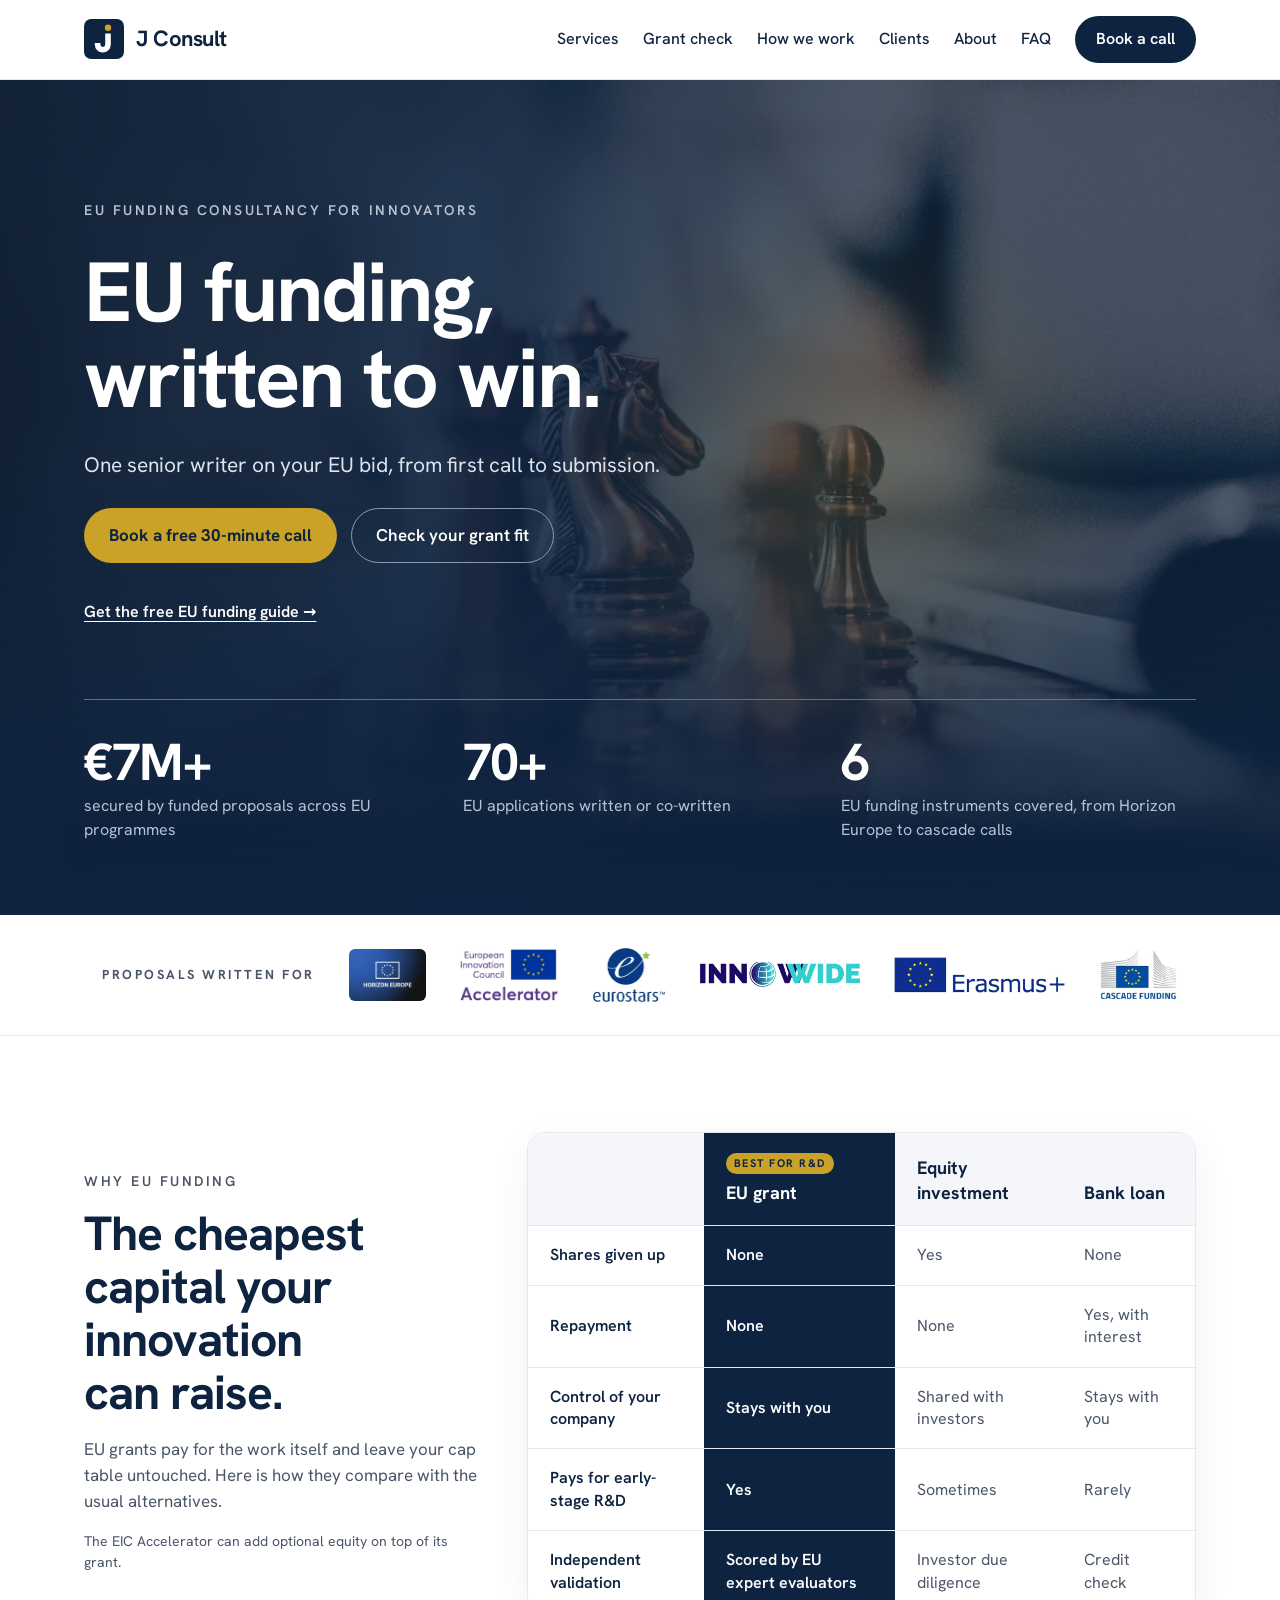
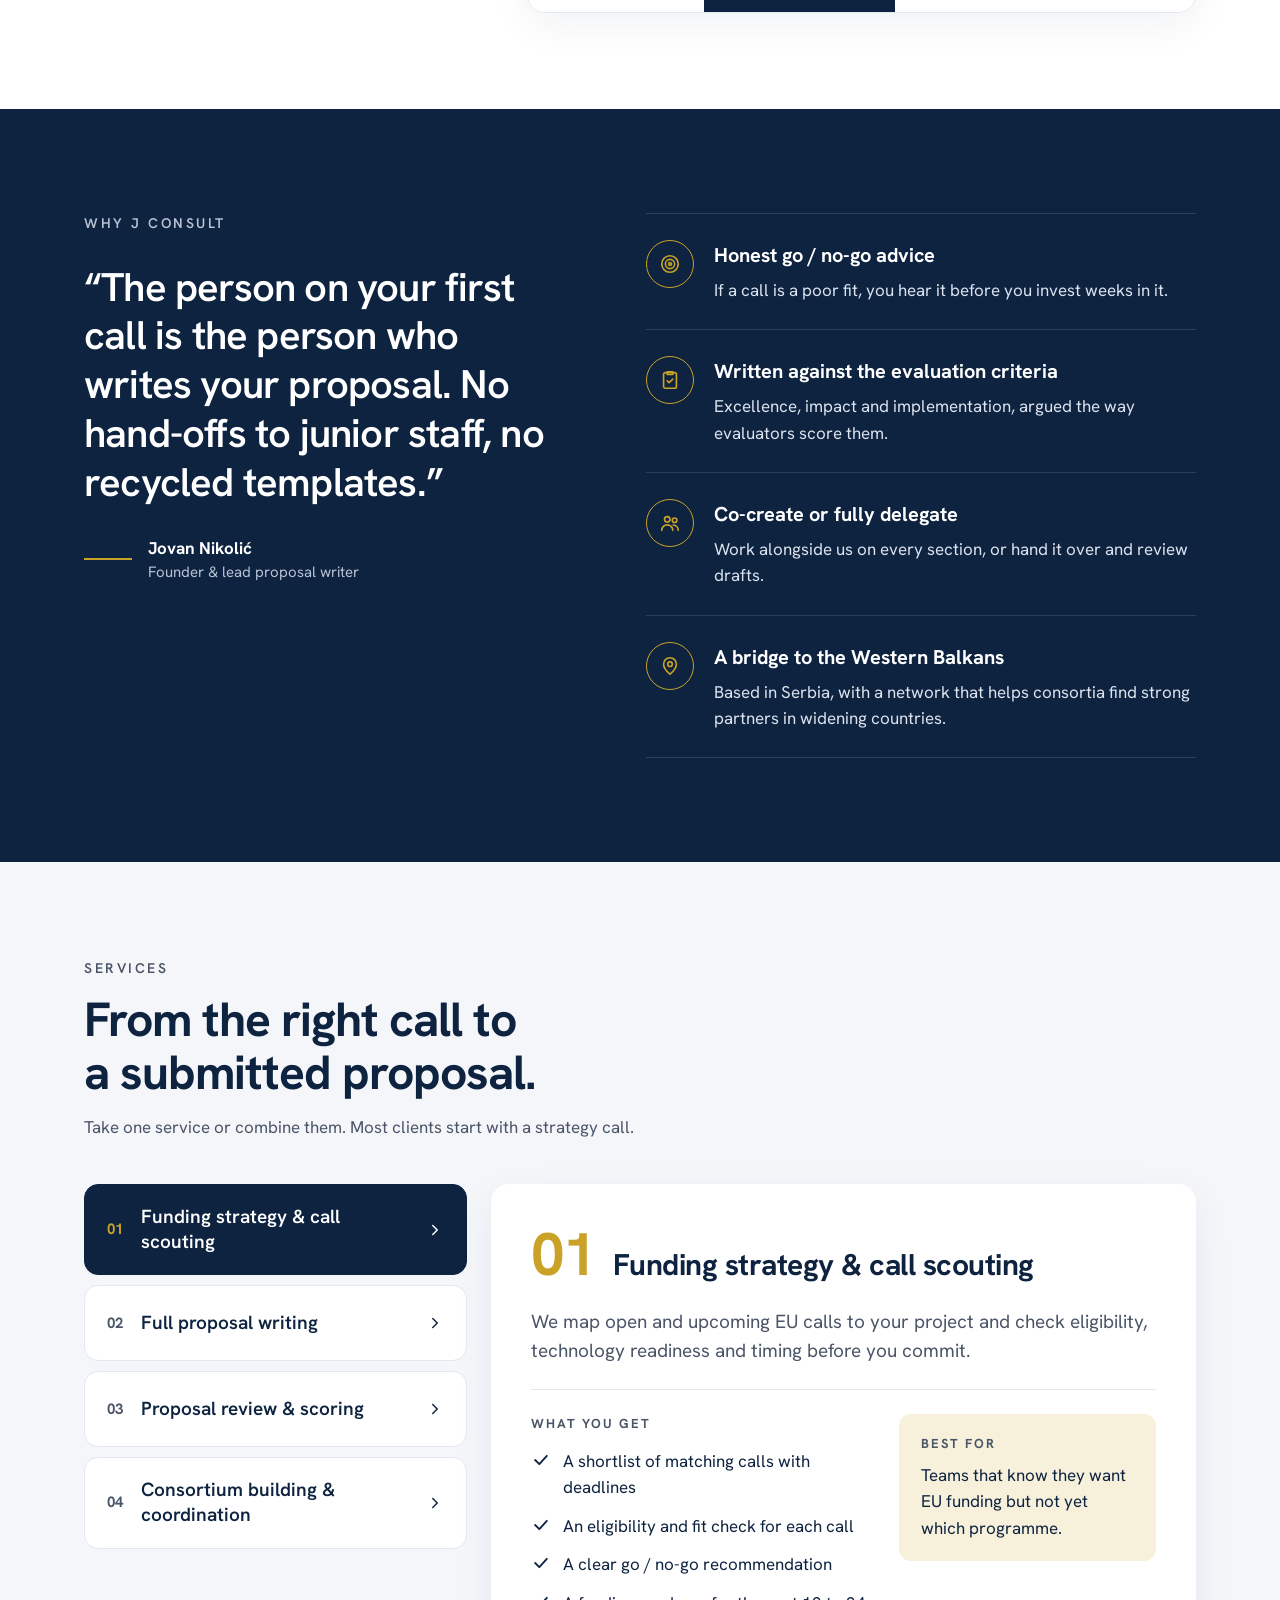
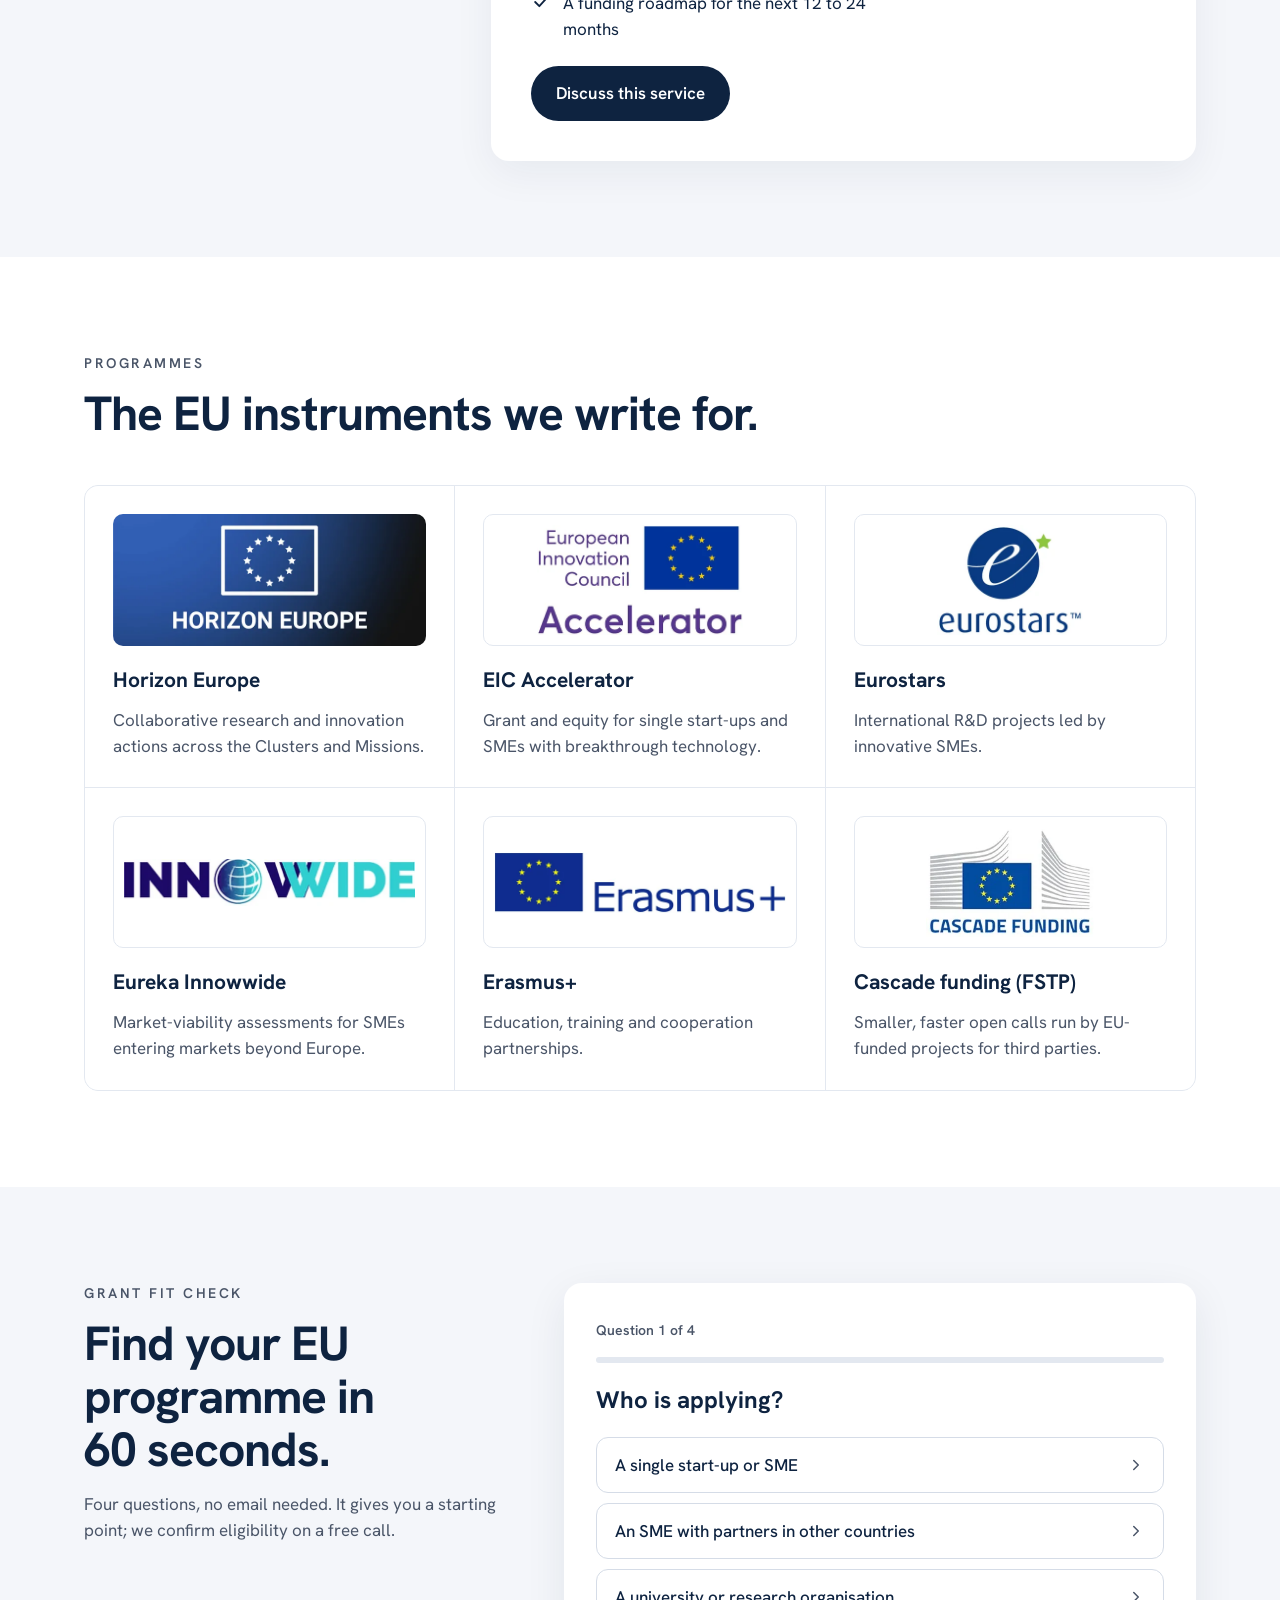
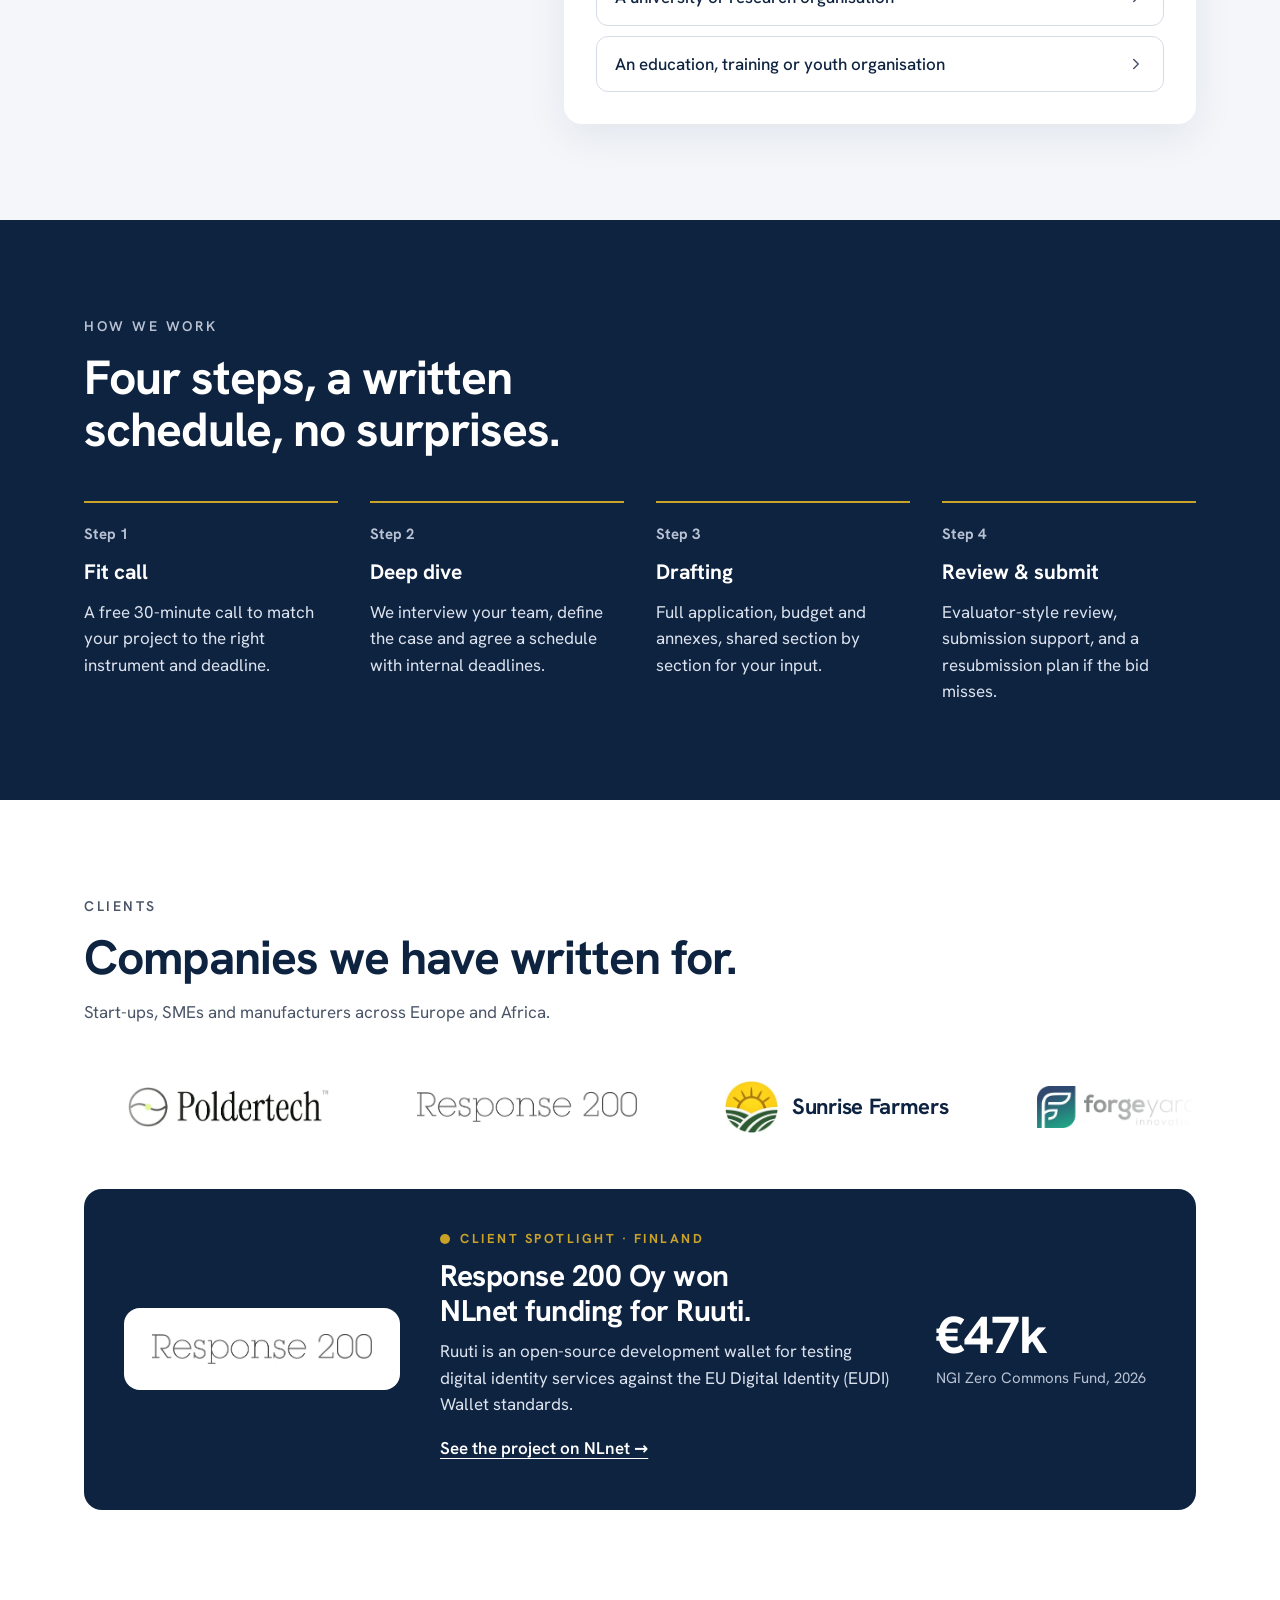
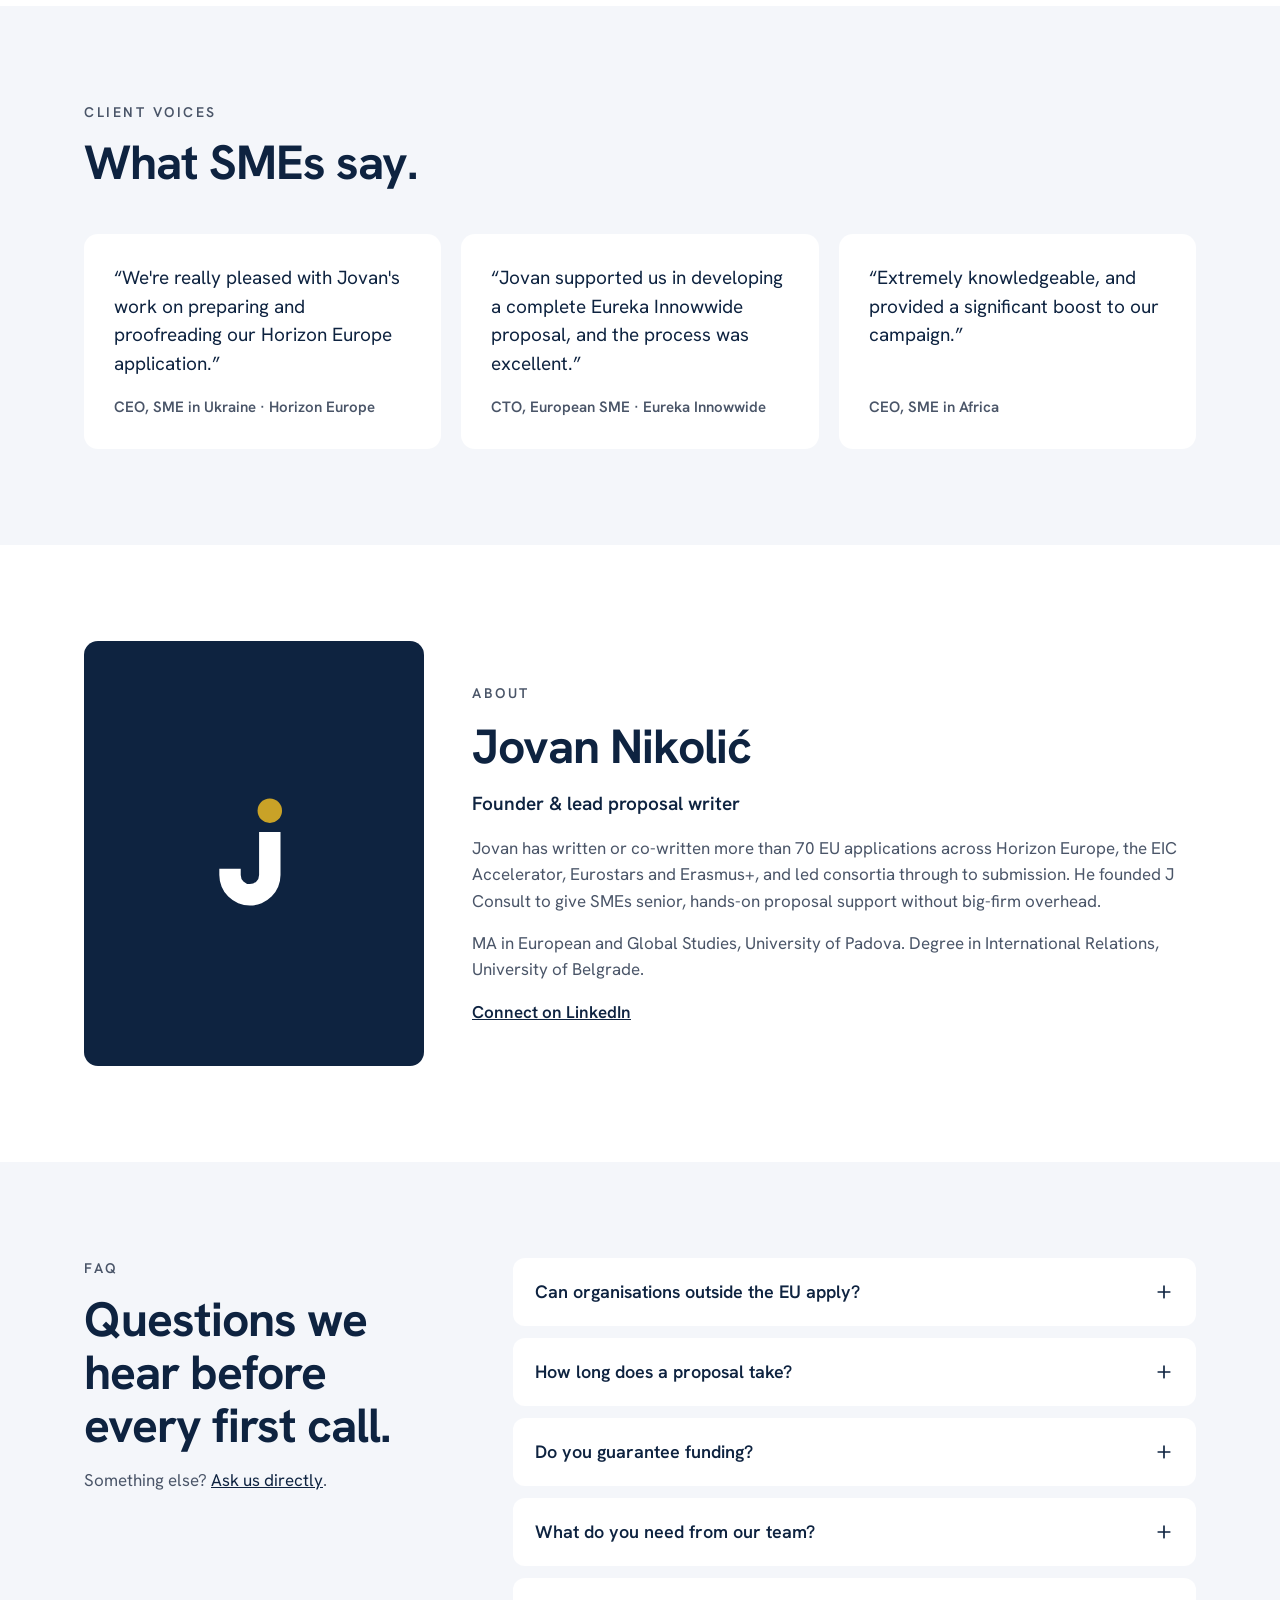
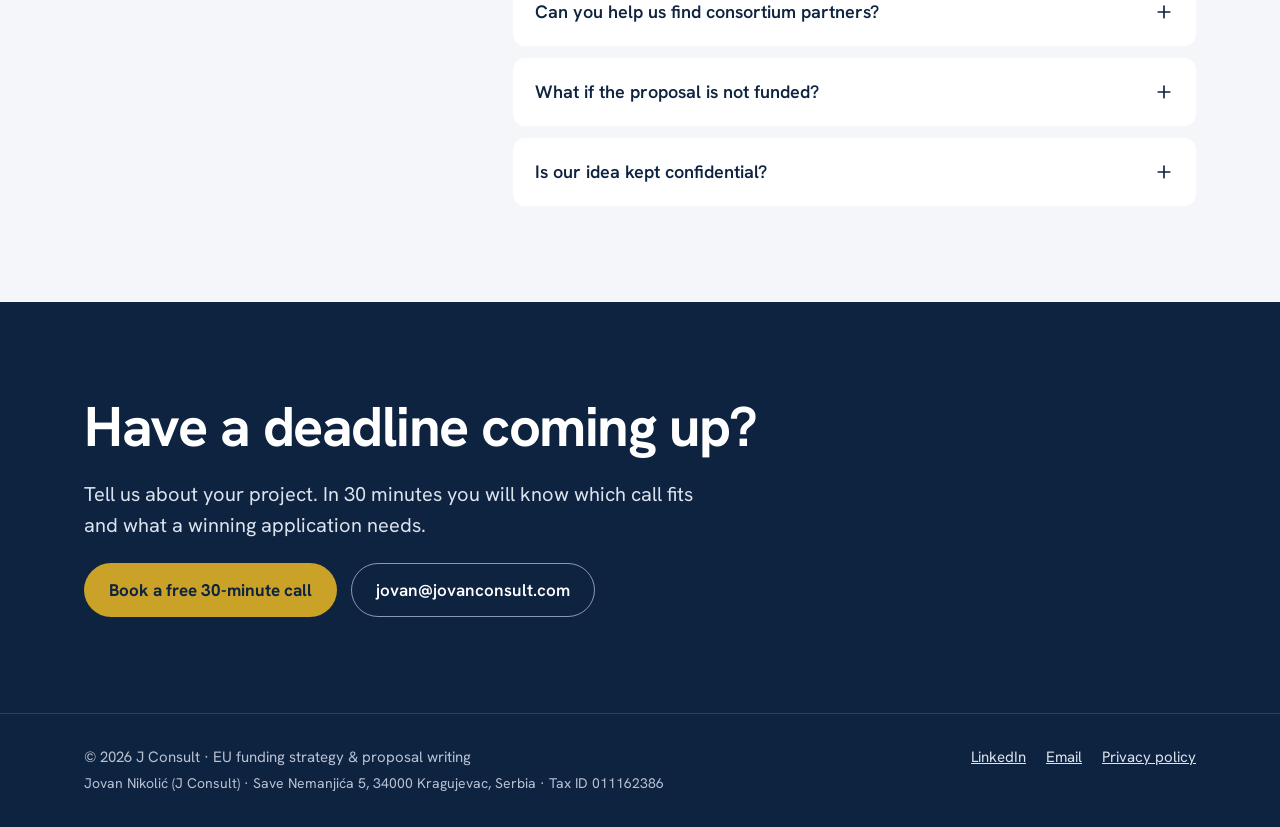
==== index.html @ d677869e "Launch J Consult website Static site for jovanconsult.com: home page, privacy policy, 404 page, opti" ====
<!doctype html>
<html lang="en">
<head>
<meta charset="utf-8">
<meta name="viewport" content="width=device-width, initial-scale=1">
<title>J Consult · EU funding strategy &amp; proposal writing</title>
<meta name="description" content="Senior EU proposal writing for SMEs, start-ups and research consortia: Horizon Europe, EIC Accelerator, Eurostars, Erasmus+ and cascade funding.">
<link rel="canonical" href="https://jovanconsult.com/">
<meta name="theme-color" content="#0E2340">
<meta property="og:type" content="website">
<meta property="og:title" content="J Consult · EU funding, written to win">
<meta property="og:description" content="One senior writer on your EU bid, from first call to submission.">
<meta property="og:url" content="https://jovanconsult.com/">
<meta property="og:image" content="https://jovanconsult.com/assets/img/og-image.jpg">
<meta name="twitter:card" content="summary_large_image">
<link rel="icon" href="favicon.svg" type="image/svg+xml">
<link rel="preload" as="image" type="image/webp" href="assets/img/hero-1400.webp" imagesrcset="assets/img/hero-800.webp 800w, assets/img/hero-1400.webp 1400w, assets/img/hero-2200.webp 2200w" imagesizes="100vw" fetchpriority="high">
<link rel="preload" as="font" type="font/woff2" href="assets/fonts/hanken-grotesk-latin-400-normal.woff2" crossorigin>
<link rel="preload" as="font" type="font/woff2" href="assets/fonts/hanken-grotesk-latin-700-normal.woff2" crossorigin>
<link rel="stylesheet" href="assets/css/style.css?v=1">
<script src="assets/js/main.js?v=1" defer></script>
</head>
<body class="has-mbar">
<a class="skip" href="#main">Skip to content</a>

<header class="site-header">
  <div class="bar">
    <a class="brand" href="#top" aria-label="J Consult, back to top">
      <svg width="40" height="40" viewBox="0 0 100 100" aria-hidden="true"><rect width="100" height="100" rx="18" fill="#0E2340"/><path d="M53 36H67V64A20 20 0 0 1 27 64V60H41V64A6 6 0 0 0 53 64Z" fill="#fff"/><circle cx="60" cy="22" r="8" fill="#C9A227"/></svg>
      J Consult
    </a>
    <nav class="nav" aria-label="Main">
      <a href="#services">Services</a>
      <a href="#checker">Grant check</a>
      <a href="#process">How we work</a>
      <a href="#clients">Clients</a>
      <a href="#about">About</a>
      <a href="#faq">FAQ</a>
      <a class="btn btn-navy" href="https://calendly.com/jovan-jovanconsult/30">Book a call</a>
    </nav>
    <button type="button" class="burger" aria-label="Menu" aria-expanded="false" aria-controls="mmenu">
      <svg width="22" height="22" viewBox="0 0 24 24" fill="none" stroke="currentColor" stroke-width="2" stroke-linecap="round" aria-hidden="true"><path d="M4 7h16M4 12h16M4 17h16"/></svg>
    </button>
  </div>
  <nav class="mmenu" id="mmenu" aria-label="Mobile" hidden>
    <a href="#services">Services</a>
    <a href="#checker">Grant check</a>
    <a href="#process">How we work</a>
    <a href="#clients">Clients</a>
    <a href="#about">About</a>
    <a href="#faq">FAQ</a>
    <a class="btn btn-navy" href="https://calendly.com/jovan-jovanconsult/30">Book a free call</a>
  </nav>
</header>

<div class="mbar">
  <a class="btn btn-gold" href="https://calendly.com/jovan-jovanconsult/30">Book a free call</a>
  <a class="btn btn-line-light" href="#checker">Grant check</a>
</div>

<main id="main">

<!-- Hero -->
<section id="top" class="hero">
  <img class="hero-img" src="assets/img/hero-1400.webp" srcset="assets/img/hero-800.webp 800w, assets/img/hero-1400.webp 1400w, assets/img/hero-2200.webp 2200w" sizes="100vw" width="1400" height="934" alt="" fetchpriority="high" decoding="async">
  <div class="hero-shade" aria-hidden="true"></div>
  <div class="hero-inner">
    <div class="hero-copy">
      <div class="eyebrow">EU funding consultancy for innovators</div>
      <h1>EU funding, written to win.</h1>
      <p class="hero-sub">One senior writer on your EU bid, from first call to submission.</p>
      <div class="actions">
        <a class="btn btn-gold" href="https://calendly.com/jovan-jovanconsult/30">Book a free 30-minute call</a>
        <a class="btn btn-line-light" href="#checker">Check your grant fit</a>
      </div>
      <button type="button" class="link-btn" data-open-guide>Get the free EU funding guide →</button>
    </div>
    <div class="stats">
      <div><div class="stat-num" data-count="7" data-prefix="€" data-suffix="M+">€7M+</div><div class="stat-label">secured by funded proposals across EU programmes</div></div>
      <div><div class="stat-num" data-count="70" data-suffix="+">70+</div><div class="stat-label">EU applications written or co-written</div></div>
      <div><div class="stat-num" data-count="6">6</div><div class="stat-label">EU funding instruments covered, from Horizon Europe to cascade calls</div></div>
    </div>
  </div>
</section>

<!-- Programme logos -->
<section class="logo-bar" aria-label="Programmes we write for">
  <div class="logo-row">
    <div class="eyebrow">Proposals written for</div>
    <img class="r" src="assets/img/horizon-europe.webp" width="77" height="52" alt="Horizon Europe">
    <img src="assets/img/eic-accelerator.webp" width="98" height="52" alt="EIC Accelerator">
    <img src="assets/img/eurostars.webp" width="74" height="56" alt="Eurostars">
    <img src="assets/img/innowwide.webp" width="160" height="26" alt="Eureka Innowwide">
    <img src="assets/img/erasmus-plus.webp" width="171" height="36" alt="Erasmus+">
    <img src="assets/img/cascade-funding.webp" width="79" height="52" alt="Cascade Funding">
  </div>
</section>

<!-- Why EU funding -->
<section>
  <div class="wrap why">
    <div class="why-copy">
      <div class="eyebrow">Why EU funding</div>
      <h2 class="h2">The cheapest capital your innovation can raise.</h2>
      <p class="lead">EU grants pay for the work itself and leave your cap table untouched. Here is how they compare with the usual alternatives.</p>
      <p class="lead small">The EIC Accelerator can add optional equity on top of its grant.</p>
      <div class="swipe">Swipe the table to compare →</div>
    </div>
    <div class="compare">
      <table>
        <thead>
          <tr>
            <th><span class="sr-only">Criterion</span></th>
            <th class="hl"><span class="tag">Best for R&amp;D</span>EU grant</th>
            <th>Equity investment</th>
            <th>Bank loan</th>
          </tr>
        </thead>
        <tbody>
          <tr><th scope="row">Shares given up</th><td class="hl">None</td><td>Yes</td><td>None</td></tr>
          <tr><th scope="row">Repayment</th><td class="hl">None</td><td>None</td><td>Yes, with interest</td></tr>
          <tr><th scope="row">Control of your company</th><td class="hl">Stays with you</td><td>Shared with investors</td><td>Stays with you</td></tr>
          <tr><th scope="row">Pays for early-stage R&amp;D</th><td class="hl">Yes</td><td>Sometimes</td><td>Rarely</td></tr>
          <tr><th scope="row">Independent validation</th><td class="hl">Scored by EU expert evaluators</td><td>Investor due diligence</td><td>Credit check</td></tr>
        </tbody>
      </table>
    </div>
  </div>
</section>

<!-- Why J Consult -->
<section class="dark">
  <div class="wrap principles">
    <div class="quote-col">
      <div class="eyebrow">Why J Consult</div>
      <blockquote class="quote">“The person on your first call is the person who writes your proposal. No hand-offs to junior staff, no recycled templates.”</blockquote>
      <div class="sign"><div>Jovan Nikolić<small>Founder &amp; lead proposal writer</small></div></div>
    </div>
    <ul class="plist">
      <li><div class="ico"><svg width="22" height="22" viewBox="0 0 24 24" fill="none" stroke="currentColor" stroke-width="1.8" stroke-linecap="round" stroke-linejoin="round" aria-hidden="true"><circle cx="12" cy="12" r="9"/><circle cx="12" cy="12" r="5"/><circle cx="12" cy="12" r="1.5"/></svg></div><div><h3>Honest go / no-go advice</h3><p>If a call is a poor fit, you hear it before you invest weeks in it.</p></div></li>
      <li><div class="ico"><svg width="22" height="22" viewBox="0 0 24 24" fill="none" stroke="currentColor" stroke-width="1.8" stroke-linecap="round" stroke-linejoin="round" aria-hidden="true"><rect x="5" y="4" width="14" height="17" rx="2"/><path d="M9 3h6v3H9z"/><path d="M9 13l2 2 4-4"/></svg></div><div><h3>Written against the evaluation criteria</h3><p>Excellence, impact and implementation, argued the way evaluators score them.</p></div></li>
      <li><div class="ico"><svg width="22" height="22" viewBox="0 0 24 24" fill="none" stroke="currentColor" stroke-width="1.8" stroke-linecap="round" stroke-linejoin="round" aria-hidden="true"><circle cx="9" cy="8" r="3"/><path d="M3 20c0-3.3 2.7-6 6-6s6 2.7 6 6"/><circle cx="17" cy="9" r="2.5"/><path d="M15.5 14.2c3 .2 5.5 2.6 5.5 5.8"/></svg></div><div><h3>Co-create or fully delegate</h3><p>Work alongside us on every section, or hand it over and review drafts.</p></div></li>
      <li><div class="ico"><svg width="22" height="22" viewBox="0 0 24 24" fill="none" stroke="currentColor" stroke-width="1.8" stroke-linecap="round" stroke-linejoin="round" aria-hidden="true"><path d="M12 21s-7-6.2-7-11a7 7 0 0 1 14 0c0 4.8-7 11-7 11z"/><circle cx="12" cy="10" r="2.5"/></svg></div><div><h3>A bridge to the Western Balkans</h3><p>Based in Serbia, with a network that helps consortia find strong partners in widening countries.</p></div></li>
    </ul>
  </div>
</section>

<!-- Services -->
<section id="services" class="soft">
  <div class="wrap stack">
    <div class="head">
      <div class="eyebrow">Services</div>
      <h2 class="h2">From the right call to a submitted proposal.</h2>
      <p class="lead">Take one service or combine them. Most clients start with a strategy call.</p>
    </div>
    <div class="svc">
      <div class="svc-tabs" role="tablist" aria-label="Services" aria-orientation="vertical">
        <button type="button" class="svc-tab" role="tab" id="tab-1" aria-controls="panel-1" aria-selected="true"><span class="n">01</span><span class="t">Funding strategy &amp; call scouting</span><svg width="18" height="18" viewBox="0 0 24 24" fill="none" stroke="currentColor" stroke-width="2" stroke-linecap="round" stroke-linejoin="round" aria-hidden="true"><path d="M9 6l6 6-6 6"/></svg></button>
        <button type="button" class="svc-tab" role="tab" id="tab-2" aria-controls="panel-2" aria-selected="false" tabindex="-1"><span class="n">02</span><span class="t">Full proposal writing</span><svg width="18" height="18" viewBox="0 0 24 24" fill="none" stroke="currentColor" stroke-width="2" stroke-linecap="round" stroke-linejoin="round" aria-hidden="true"><path d="M9 6l6 6-6 6"/></svg></button>
        <button type="button" class="svc-tab" role="tab" id="tab-3" aria-controls="panel-3" aria-selected="false" tabindex="-1"><span class="n">03</span><span class="t">Proposal review &amp; scoring</span><svg width="18" height="18" viewBox="0 0 24 24" fill="none" stroke="currentColor" stroke-width="2" stroke-linecap="round" stroke-linejoin="round" aria-hidden="true"><path d="M9 6l6 6-6 6"/></svg></button>
        <button type="button" class="svc-tab" role="tab" id="tab-4" aria-controls="panel-4" aria-selected="false" tabindex="-1"><span class="n">04</span><span class="t">Consortium building &amp; coordination</span><svg width="18" height="18" viewBox="0 0 24 24" fill="none" stroke="currentColor" stroke-width="2" stroke-linecap="round" stroke-linejoin="round" aria-hidden="true"><path d="M9 6l6 6-6 6"/></svg></button>
      </div>

      <div class="svc-panel" role="tabpanel" id="panel-1" aria-labelledby="tab-1">
        <div class="svc-title"><div class="big" aria-hidden="true">01</div><h3>Funding strategy &amp; call scouting</h3></div>
        <p class="svc-desc">We map open and upcoming EU calls to your project and check eligibility, technology readiness and timing before you commit.</p>
        <div class="svc-detail">
          <div class="svc-gets"><div class="mini">What you get</div>
            <ul class="checks">
              <li><svg width="20" height="20" viewBox="0 0 24 24" fill="none" stroke="#0E2340" stroke-width="2.2" stroke-linecap="round" stroke-linejoin="round" aria-hidden="true"><path d="M5 12l5 5 9-10"/></svg>A shortlist of matching calls with deadlines</li>
              <li><svg width="20" height="20" viewBox="0 0 24 24" fill="none" stroke="#0E2340" stroke-width="2.2" stroke-linecap="round" stroke-linejoin="round" aria-hidden="true"><path d="M5 12l5 5 9-10"/></svg>An eligibility and fit check for each call</li>
              <li><svg width="20" height="20" viewBox="0 0 24 24" fill="none" stroke="#0E2340" stroke-width="2.2" stroke-linecap="round" stroke-linejoin="round" aria-hidden="true"><path d="M5 12l5 5 9-10"/></svg>A clear go / no-go recommendation</li>
              <li><svg width="20" height="20" viewBox="0 0 24 24" fill="none" stroke="#0E2340" stroke-width="2.2" stroke-linecap="round" stroke-linejoin="round" aria-hidden="true"><path d="M5 12l5 5 9-10"/></svg>A funding roadmap for the next 12 to 24 months</li>
            </ul>
          </div>
          <div class="best"><div class="mini">Best for</div><p>Teams that know they want EU funding but not yet which programme.</p></div>
        </div>
        <a class="btn btn-navy" href="https://calendly.com/jovan-jovanconsult/30">Discuss this service</a>
      </div>

      <div class="svc-panel" role="tabpanel" id="panel-2" aria-labelledby="tab-2" hidden>
        <div class="svc-title"><div class="big" aria-hidden="true">02</div><h3>Full proposal writing</h3></div>
        <p class="svc-desc">The complete application, written to the work programme and the evaluation criteria, from first draft to submission.</p>
        <div class="svc-detail">
          <div class="svc-gets"><div class="mini">What you get</div>
            <ul class="checks">
              <li><svg width="20" height="20" viewBox="0 0 24 24" fill="none" stroke="#0E2340" stroke-width="2.2" stroke-linecap="round" stroke-linejoin="round" aria-hidden="true"><path d="M5 12l5 5 9-10"/></svg>Every proposal section: excellence, impact, implementation</li>
              <li><svg width="20" height="20" viewBox="0 0 24 24" fill="none" stroke="#0E2340" stroke-width="2.2" stroke-linecap="round" stroke-linejoin="round" aria-hidden="true"><path d="M5 12l5 5 9-10"/></svg>Work packages, Gantt chart, KPIs and budget</li>
              <li><svg width="20" height="20" viewBox="0 0 24 24" fill="none" stroke="#0E2340" stroke-width="2.2" stroke-linecap="round" stroke-linejoin="round" aria-hidden="true"><path d="M5 12l5 5 9-10"/></svg>Impact pathway and exploitation strategy</li>
              <li><svg width="20" height="20" viewBox="0 0 24 24" fill="none" stroke="#0E2340" stroke-width="2.2" stroke-linecap="round" stroke-linejoin="round" aria-hidden="true"><path d="M5 12l5 5 9-10"/></svg>Support with submission on the funding portal</li>
            </ul>
          </div>
          <div class="best"><div class="mini">Best for</div><p>Companies with a clear project and a deadline to hit.</p></div>
        </div>
        <a class="btn btn-navy" href="https://calendly.com/jovan-jovanconsult/30">Discuss this service</a>
      </div>

      <div class="svc-panel" role="tabpanel" id="panel-3" aria-labelledby="tab-3" hidden>
        <div class="svc-title"><div class="big" aria-hidden="true">03</div><h3>Proposal review &amp; scoring</h3></div>
        <p class="svc-desc">An evaluator-style critique of your draft, so you fix what costs points before the real evaluators see it.</p>
        <div class="svc-detail">
          <div class="svc-gets"><div class="mini">What you get</div>
            <ul class="checks">
              <li><svg width="20" height="20" viewBox="0 0 24 24" fill="none" stroke="#0E2340" stroke-width="2.2" stroke-linecap="round" stroke-linejoin="round" aria-hidden="true"><path d="M5 12l5 5 9-10"/></svg>A score per criterion, as an evaluator would give it</li>
              <li><svg width="20" height="20" viewBox="0 0 24 24" fill="none" stroke="#0E2340" stroke-width="2.2" stroke-linecap="round" stroke-linejoin="round" aria-hidden="true"><path d="M5 12l5 5 9-10"/></svg>A prioritised list of fixes</li>
              <li><svg width="20" height="20" viewBox="0 0 24 24" fill="none" stroke="#0E2340" stroke-width="2.2" stroke-linecap="round" stroke-linejoin="round" aria-hidden="true"><path d="M5 12l5 5 9-10"/></svg>Comments on structure, argument and evidence</li>
              <li><svg width="20" height="20" viewBox="0 0 24 24" fill="none" stroke="#0E2340" stroke-width="2.2" stroke-linecap="round" stroke-linejoin="round" aria-hidden="true"><path d="M5 12l5 5 9-10"/></svg>A final check before submission</li>
            </ul>
          </div>
          <div class="best"><div class="mini">Best for</div><p>Teams with an in-house draft, or a resubmission after a near miss.</p></div>
        </div>
        <a class="btn btn-navy" href="https://calendly.com/jovan-jovanconsult/30">Discuss this service</a>
      </div>

      <div class="svc-panel" role="tabpanel" id="panel-4" aria-labelledby="tab-4" hidden>
        <div class="svc-title"><div class="big" aria-hidden="true">04</div><h3>Consortium building &amp; coordination</h3></div>
        <p class="svc-desc">The right partners, clear roles and every partner's input delivered on time, from kick-off to submission.</p>
        <div class="svc-detail">
          <div class="svc-gets"><div class="mini">What you get</div>
            <ul class="checks">
              <li><svg width="20" height="20" viewBox="0 0 24 24" fill="none" stroke="#0E2340" stroke-width="2.2" stroke-linecap="round" stroke-linejoin="round" aria-hidden="true"><path d="M5 12l5 5 9-10"/></svg>A partner profile and search, including the Western Balkans</li>
              <li><svg width="20" height="20" viewBox="0 0 24 24" fill="none" stroke="#0E2340" stroke-width="2.2" stroke-linecap="round" stroke-linejoin="round" aria-hidden="true"><path d="M5 12l5 5 9-10"/></svg>Roles and budget split agreed across partners</li>
              <li><svg width="20" height="20" viewBox="0 0 24 24" fill="none" stroke="#0E2340" stroke-width="2.2" stroke-linecap="round" stroke-linejoin="round" aria-hidden="true"><path d="M5 12l5 5 9-10"/></svg>Collection of partner inputs and annexes</li>
              <li><svg width="20" height="20" viewBox="0 0 24 24" fill="none" stroke="#0E2340" stroke-width="2.2" stroke-linecap="round" stroke-linejoin="round" aria-hidden="true"><path d="M5 12l5 5 9-10"/></svg>One shared timeline, managed to the deadline</li>
            </ul>
          </div>
          <div class="best"><div class="mini">Best for</div><p>Collaborative calls such as Horizon Europe and Eurostars.</p></div>
        </div>
        <a class="btn btn-navy" href="https://calendly.com/jovan-jovanconsult/30">Discuss this service</a>
      </div>
    </div>
  </div>
</section>

<!-- Programmes -->
<section id="programmes">
  <div class="wrap stack">
    <div class="head">
      <div class="eyebrow">Programmes</div>
      <h2 class="h2">The EU instruments we write for.</h2>
    </div>
    <div class="prog-grid">
      <div class="prog lift"><div class="prog-logo cover"><img src="assets/img/horizon-europe.webp" width="720" height="488" alt="Horizon Europe logo" loading="lazy" decoding="async"></div><h3>Horizon Europe</h3><p>Collaborative research and innovation actions across the Clusters and Missions.</p></div>
      <div class="prog lift"><div class="prog-logo"><img src="assets/img/eic-accelerator.webp" width="421" height="224" alt="EIC Accelerator logo" loading="lazy" decoding="async"></div><h3>EIC Accelerator</h3><p>Grant and equity for single start-ups and SMEs with breakthrough technology.</p></div>
      <div class="prog lift"><div class="prog-logo"><img src="assets/img/eurostars.webp" width="298" height="224" alt="Eurostars logo" loading="lazy" decoding="async"></div><h3>Eurostars</h3><p>International R&amp;D projects led by innovative SMEs.</p></div>
      <div class="prog lift"><div class="prog-logo"><img src="assets/img/innowwide.webp" width="589" height="96" alt="Eureka Innowwide logo" loading="lazy" decoding="async"></div><h3>Eureka Innowwide</h3><p>Market-viability assessments for SMEs entering markets beyond Europe.</p></div>
      <div class="prog lift"><div class="prog-logo"><img src="assets/img/erasmus-plus.webp" width="600" height="126" alt="Erasmus+ logo" loading="lazy" decoding="async"></div><h3>Erasmus+</h3><p>Education, training and cooperation partnerships.</p></div>
      <div class="prog lift"><div class="prog-logo"><img src="assets/img/cascade-funding.webp" width="250" height="164" alt="Cascade Funding logo" loading="lazy" decoding="async"></div><h3>Cascade funding (FSTP)</h3><p>Smaller, faster open calls run by EU-funded projects for third parties.</p></div>
    </div>
  </div>
</section>

<!-- Grant fit check -->
<section id="checker" class="soft">
  <div class="wrap checker">
    <div class="checker-copy">
      <div class="eyebrow">Grant fit check</div>
      <h2 class="h2">Find your EU programme in 60 seconds.</h2>
      <p class="lead">Four questions, no email needed. It gives you a starting point; we confirm eligibility on a free call.</p>
    </div>
    <div class="quiz" id="quiz" aria-live="polite">
      <noscript><p class="lead">The grant check needs JavaScript. <a href="https://calendly.com/jovan-jovanconsult/30">Book a free call</a> and we will check your fit with you.</p></noscript>
    </div>
  </div>
</section>

<!-- Process -->
<section id="process" class="dark">
  <div class="wrap stack">
    <div class="head">
      <div class="eyebrow">How we work</div>
      <h2 class="h2">Four steps, a written schedule, no surprises.</h2>
    </div>
    <ol class="steps">
      <li><div class="n">Step 1</div><h3>Fit call</h3><p>A free 30-minute call to match your project to the right instrument and deadline.</p></li>
      <li><div class="n">Step 2</div><h3>Deep dive</h3><p>We interview your team, define the case and agree a schedule with internal deadlines.</p></li>
      <li><div class="n">Step 3</div><h3>Drafting</h3><p>Full application, budget and annexes, shared section by section for your input.</p></li>
      <li><div class="n">Step 4</div><h3>Review &amp; submit</h3><p>Evaluator-style review, submission support, and a resubmission plan if the bid misses.</p></li>
    </ol>
  </div>
</section>

<!-- Clients -->
<section id="clients">
  <div class="wrap stack">
    <div class="head">
      <div class="eyebrow">Clients</div>
      <h2 class="h2">Companies we have written for.</h2>
      <p class="lead">Start-ups, SMEs and manufacturers across Europe and Africa.</p>
    </div>
    <p class="sr-only">Clients include Poldertech, Response 200 Oy, Sunrise Farmers and Forgeyard Innovation.</p>
    <div class="marquee" aria-hidden="true">
      <div class="track">
        <div class="client"><img src="assets/img/poldertech.webp" width="201" height="40" alt="" loading="lazy"></div>
        <div class="client"><img src="assets/img/response200.webp" width="220" height="30" alt="" loading="lazy"></div>
        <div class="client"><img src="assets/img/sunrise-farmers.webp" width="53" height="52" alt="" loading="lazy"><span>Sunrise Farmers</span></div>
        <div class="client"><img src="assets/img/forgeyard.webp" width="160" height="42" alt="" loading="lazy"></div>
        <div class="client"><img src="assets/img/poldertech.webp" width="201" height="40" alt="" loading="lazy"></div>
        <div class="client"><img src="assets/img/response200.webp" width="220" height="30" alt="" loading="lazy"></div>
        <div class="client"><img src="assets/img/sunrise-farmers.webp" width="53" height="52" alt="" loading="lazy"><span>Sunrise Farmers</span></div>
        <div class="client"><img src="assets/img/forgeyard.webp" width="160" height="42" alt="" loading="lazy"></div>
        <div class="client"><img src="assets/img/poldertech.webp" width="201" height="40" alt="" loading="lazy"></div>
        <div class="client"><img src="assets/img/response200.webp" width="220" height="30" alt="" loading="lazy"></div>
        <div class="client"><img src="assets/img/sunrise-farmers.webp" width="53" height="52" alt="" loading="lazy"><span>Sunrise Farmers</span></div>
        <div class="client"><img src="assets/img/forgeyard.webp" width="160" height="42" alt="" loading="lazy"></div>
        <div class="client"><img src="assets/img/poldertech.webp" width="201" height="40" alt="" loading="lazy"></div>
        <div class="client"><img src="assets/img/response200.webp" width="220" height="30" alt="" loading="lazy"></div>
        <div class="client"><img src="assets/img/sunrise-farmers.webp" width="53" height="52" alt="" loading="lazy"><span>Sunrise Farmers</span></div>
        <div class="client"><img src="assets/img/forgeyard.webp" width="160" height="42" alt="" loading="lazy"></div>
      </div>
    </div>
    <div class="spot">
      <div class="spot-logo"><img src="assets/img/response200.webp" width="220" height="30" alt="Response 200 Oy logo" loading="lazy"></div>
      <div class="spot-body">
        <div class="spot-tag">Client spotlight · Finland</div>
        <h3>Response 200 Oy won NLnet funding for Ruuti.</h3>
        <p>Ruuti is an open-source development wallet for testing digital identity services against the EU Digital Identity (EUDI) Wallet standards.</p>
        <a href="https://nlnet.nl/project/Ruuti/" rel="noopener">See the project on NLnet →</a>
      </div>
      <div class="spot-figure"><div class="stat-num">€47k</div><small>NGI Zero Commons Fund, 2026</small></div>
    </div>
  </div>
</section>

<!-- Testimonials -->
<section class="soft">
  <div class="wrap stack">
    <div class="head">
      <div class="eyebrow">Client voices</div>
      <h2 class="h2">What SMEs say.</h2>
    </div>
    <div class="voices">
      <figure class="voice lift"><blockquote>“We're really pleased with Jovan's work on preparing and proofreading our Horizon Europe application.”</blockquote><figcaption>CEO, SME in Ukraine · Horizon Europe</figcaption></figure>
      <figure class="voice lift"><blockquote>“Jovan supported us in developing a complete Eureka Innowwide proposal, and the process was excellent.”</blockquote><figcaption>CTO, European SME · Eureka Innowwide</figcaption></figure>
      <figure class="voice lift"><blockquote>“Extremely knowledgeable, and provided a significant boost to our campaign.”</blockquote><figcaption>CEO, SME in Africa</figcaption></figure>
    </div>
  </div>
</section>

<!-- About -->
<section id="about">
  <div class="wrap about">
    <!-- To add your photo: save it as assets/img/jovan.webp (about 680×850 px) and replace the <svg> below with:
         <img src="assets/img/jovan.webp" width="680" height="850" alt="Jovan Nikolić" loading="lazy"> -->
    <div class="portrait">
      <svg width="45%" viewBox="0 0 100 100" role="img" aria-label="J Consult mark"><path d="M53 36H67V64A20 20 0 0 1 27 64V60H41V64A6 6 0 0 0 53 64Z" fill="#fff"/><circle cx="60" cy="22" r="8" fill="#C9A227"/></svg>
    </div>
    <div class="about-copy">
      <div class="eyebrow">About</div>
      <h2 class="h2">Jovan Nikolić</h2>
      <div class="role">Founder &amp; lead proposal writer</div>
      <p>Jovan has written or co-written more than 70 EU applications across Horizon Europe, the EIC Accelerator, Eurostars and Erasmus+, and led consortia through to submission. He founded J Consult to give SMEs senior, hands-on proposal support without big-firm overhead.</p>
      <p>MA in European and Global Studies, University of Padova. Degree in International Relations, University of Belgrade.</p>
      <a href="https://www.linkedin.com/in/j-nikolic/" rel="noopener" style="font-weight:600">Connect on LinkedIn</a>
    </div>
  </div>
</section>

<!-- FAQ -->
<section id="faq" class="soft">
  <div class="wrap faq">
    <div class="faq-copy">
      <div class="eyebrow">FAQ</div>
      <h2 class="h2">Questions we hear before every first call.</h2>
      <p class="lead">Something else? <a href="mailto:jovan@jovanconsult.com">Ask us directly</a>.</p>
    </div>
    <div class="faq-list">
      <details><summary>Can organisations outside the EU apply?<svg width="20" height="20" viewBox="0 0 24 24" fill="none" stroke="#0E2340" stroke-width="2" stroke-linecap="round" aria-hidden="true"><path d="M12 5v14M5 12h14"/></svg></summary><p>Often, yes. Horizon Europe is open to EU member states and associated countries, including Serbia, Ukraine, Norway and the United Kingdom. Eurostars and Innowwide follow Eureka membership. Eligibility differs by programme and call, so we check it on the first call.</p></details>
      <details><summary>How long does a proposal take?<svg width="20" height="20" viewBox="0 0 24 24" fill="none" stroke="#0E2340" stroke-width="2" stroke-linecap="round" aria-hidden="true"><path d="M12 5v14M5 12h14"/></svg></summary><p>Plan for around eight weeks for a consortium proposal and three to four weeks for a single-company bid. Shorter is possible if your technical material is ready, and we will tell you honestly if a deadline is too tight.</p></details>
      <details><summary>Do you guarantee funding?<svg width="20" height="20" viewBox="0 0 24 24" fill="none" stroke="#0E2340" stroke-width="2" stroke-linecap="round" aria-hidden="true"><path d="M12 5v14M5 12h14"/></svg></summary><p>No one honestly can. EU calls are competitive and scored by independent experts. We write to maximise your score against the evaluation criteria, and we tell you when a call is not worth your time.</p></details>
      <details><summary>What do you need from our team?<svg width="20" height="20" viewBox="0 0 24 24" fill="none" stroke="#0E2340" stroke-width="2" stroke-linecap="round" aria-hidden="true"><path d="M12 5v14M5 12h14"/></svg></summary><p>Your technical background, team details and budget figures, plus time for two or three interviews and draft reviews. If you prefer to co-write, we work section by section in a shared document.</p></details>
      <details><summary>Can you help us find consortium partners?<svg width="20" height="20" viewBox="0 0 24 24" fill="none" stroke="#0E2340" stroke-width="2" stroke-linecap="round" aria-hidden="true"><path d="M12 5v14M5 12h14"/></svg></summary><p>Yes. We help define the roles your consortium needs and find partners to fill them, including organisations in the Western Balkans and other widening countries.</p></details>
      <details><summary>What if the proposal is not funded?<svg width="20" height="20" viewBox="0 0 24 24" fill="none" stroke="#0E2340" stroke-width="2" stroke-linecap="round" aria-hidden="true"><path d="M12 5v14M5 12h14"/></svg></summary><p>We go through the evaluators' feedback with you and plan a stronger resubmission where the call allows it.</p></details>
      <details><summary>Is our idea kept confidential?<svg width="20" height="20" viewBox="0 0 24 24" fill="none" stroke="#0E2340" stroke-width="2" stroke-linecap="round" aria-hidden="true"><path d="M12 5v14M5 12h14"/></svg></summary><p>Yes. We sign an NDA before you share any technical details.</p></details>
    </div>
  </div>
</section>

<!-- Final call to action -->
<section class="dark">
  <div class="wrap cta">
    <h2>Have a deadline coming up?</h2>
    <p>Tell us about your project. In 30 minutes you will know which call fits and what a winning application needs.</p>
    <div class="actions">
      <a class="btn btn-gold" href="https://calendly.com/jovan-jovanconsult/30">Book a free 30-minute call</a>
      <a class="btn btn-line-light" href="mailto:jovan@jovanconsult.com">jovan@jovanconsult.com</a>
    </div>
  </div>
</section>

</main>

<footer class="site-footer">
  <div class="foot">
    <div>© 2026 J Consult · EU funding strategy &amp; proposal writing<small>Jovan Nikolić (J Consult) · Save Nemanjića 5, 34000 Kragujevac, Serbia · Tax ID 011162386</small></div>
    <nav aria-label="Footer">
      <a href="https://www.linkedin.com/in/j-nikolic/" rel="noopener">LinkedIn</a>
      <a href="mailto:jovan@jovanconsult.com">Email</a>
      <a href="privacy.html">Privacy policy</a>
    </nav>
  </div>
</footer>

<!-- Free guide popup.
     To connect Mailchimp: paste your embedded form's action URL into data-mailchimp-action,
     and the hidden anti-bot field name (starts with "b_") into data-mailchimp-honeypot. See README. -->
<div class="modal" id="guide" hidden>
  <div class="modal-bg" data-close-guide></div>
  <div class="modal-box" role="dialog" aria-modal="true" aria-labelledby="guide-title">
    <button type="button" class="modal-x" aria-label="Close" data-close-guide><svg width="20" height="20" viewBox="0 0 24 24" fill="none" stroke="currentColor" stroke-width="2" stroke-linecap="round" aria-hidden="true"><path d="M6 6l12 12M18 6L6 18"/></svg></button>
    <div class="modal-head">
      <div class="spot-tag">Free guide</div>
      <h2 id="guide-title">Which EU grant fits your project?</h2>
      <p>A short guide to Horizon Europe, the EIC Accelerator, Eurostars and cascade calls: who each one funds, how proposals are scored, and the mistakes that sink first applications.</p>
    </div>
    <form id="guide-form" method="post" target="mc-frame" data-mailchimp-action="" data-mailchimp-honeypot="">
      <div class="field">
        <label for="guide-email">Work email</label>
        <input id="guide-email" name="EMAIL" type="email" autocomplete="email" required placeholder="name@company.eu">
      </div>
      <label class="consent"><input type="checkbox" required>I agree to receive the guide and occasional emails from J Consult. Unsubscribe anytime. <a href="privacy.html">Privacy policy</a></label>
      <button type="submit" class="btn btn-gold">Send me the free guide</button>
      <button type="button" class="link-btn" data-close-guide>No thanks</button>
    </form>
    <div class="sent" id="guide-sent" hidden>
      <h3>It's on its way.</h3>
      <p>We've sent the guide to <strong id="guide-email-out"></strong>. Have a deadline in mind? A 30-minute call is the fastest way to check your fit.</p>
      <div class="actions">
        <a class="btn btn-navy" href="https://calendly.com/jovan-jovanconsult/30">Book a free call</a>
        <button type="button" class="btn btn-line" data-close-guide>Back to the site</button>
      </div>
    </div>
    <iframe name="mc-frame" title="Newsletter signup" hidden tabindex="-1"></iframe>
  </div>
</div>

</body>
</html>
---- assets/css/style.css ----
/* J Consult — site styles */

/* ---------- Fonts (self-hosted Hanken Grotesk) ---------- */
@font-face{font-family:"Hanken Grotesk";font-style:normal;font-weight:400;font-display:swap;src:url(../fonts/hanken-grotesk-latin-400-normal.woff2) format("woff2");unicode-range:U+0000-00FF,U+0131,U+0152-0153,U+02BB-02BC,U+02C6,U+02DA,U+02DC,U+0304,U+0308,U+0329,U+2000-206F,U+20AC,U+2122,U+2191,U+2193,U+2212,U+2215,U+FEFF,U+FFFD}
@font-face{font-family:"Hanken Grotesk";font-style:normal;font-weight:500;font-display:swap;src:url(../fonts/hanken-grotesk-latin-500-normal.woff2) format("woff2");unicode-range:U+0000-00FF,U+0131,U+0152-0153,U+02BB-02BC,U+02C6,U+02DA,U+02DC,U+0304,U+0308,U+0329,U+2000-206F,U+20AC,U+2122,U+2191,U+2193,U+2212,U+2215,U+FEFF,U+FFFD}
@font-face{font-family:"Hanken Grotesk";font-style:normal;font-weight:600;font-display:swap;src:url(../fonts/hanken-grotesk-latin-600-normal.woff2) format("woff2");unicode-range:U+0000-00FF,U+0131,U+0152-0153,U+02BB-02BC,U+02C6,U+02DA,U+02DC,U+0304,U+0308,U+0329,U+2000-206F,U+20AC,U+2122,U+2191,U+2193,U+2212,U+2215,U+FEFF,U+FFFD}
@font-face{font-family:"Hanken Grotesk";font-style:normal;font-weight:700;font-display:swap;src:url(../fonts/hanken-grotesk-latin-700-normal.woff2) format("woff2");unicode-range:U+0000-00FF,U+0131,U+0152-0153,U+02BB-02BC,U+02C6,U+02DA,U+02DC,U+0304,U+0308,U+0329,U+2000-206F,U+20AC,U+2122,U+2191,U+2193,U+2212,U+2215,U+FEFF,U+FFFD}
@font-face{font-family:"Hanken Grotesk";font-style:normal;font-weight:400;font-display:swap;src:url(../fonts/hanken-grotesk-latin-ext-400-normal.woff2) format("woff2");unicode-range:U+0100-02BA,U+02BD-02C5,U+02C7-02CC,U+02CE-02D7,U+02DD-02FF,U+0304,U+0308,U+0329,U+1D00-1DBF,U+1E00-1E9F,U+1EF2-1EFF,U+2020,U+20A0-20AB,U+20AD-20C0,U+2113,U+2C60-2C7F,U+A720-A7FF}
@font-face{font-family:"Hanken Grotesk";font-style:normal;font-weight:500;font-display:swap;src:url(../fonts/hanken-grotesk-latin-ext-500-normal.woff2) format("woff2");unicode-range:U+0100-02BA,U+02BD-02C5,U+02C7-02CC,U+02CE-02D7,U+02DD-02FF,U+0304,U+0308,U+0329,U+1D00-1DBF,U+1E00-1E9F,U+1EF2-1EFF,U+2020,U+20A0-20AB,U+20AD-20C0,U+2113,U+2C60-2C7F,U+A720-A7FF}
@font-face{font-family:"Hanken Grotesk";font-style:normal;font-weight:600;font-display:swap;src:url(../fonts/hanken-grotesk-latin-ext-600-normal.woff2) format("woff2");unicode-range:U+0100-02BA,U+02BD-02C5,U+02C7-02CC,U+02CE-02D7,U+02DD-02FF,U+0304,U+0308,U+0329,U+1D00-1DBF,U+1E00-1E9F,U+1EF2-1EFF,U+2020,U+20A0-20AB,U+20AD-20C0,U+2113,U+2C60-2C7F,U+A720-A7FF}
@font-face{font-family:"Hanken Grotesk";font-style:normal;font-weight:700;font-display:swap;src:url(../fonts/hanken-grotesk-latin-ext-700-normal.woff2) format("woff2");unicode-range:U+0100-02BA,U+02BD-02C5,U+02C7-02CC,U+02CE-02D7,U+02DD-02FF,U+0304,U+0308,U+0329,U+1D00-1DBF,U+1E00-1E9F,U+1EF2-1EFF,U+2020,U+20A0-20AB,U+20AD-20C0,U+2113,U+2C60-2C7F,U+A720-A7FF}

/* ---------- Tokens & base ---------- */
:root{
  --navy:#0E2340; --navy-2:#1B3A66; --ink:#0E2340; --muted:#4A5568;
  --soft:#B8C2D3; --pale:#DCE3EE; --line:#E3E8F0; --line-dark:#2A3F61;
  --bg-soft:#F4F6FA; --gold:#C9A227; --cream:#F7F1DC;
  --ease:cubic-bezier(.2,.7,.2,1);
}
*,*::before,*::after{box-sizing:border-box}
html{scroll-behavior:smooth;-webkit-text-size-adjust:100%}
body{margin:0;font-family:"Hanken Grotesk",system-ui,-apple-system,"Segoe UI",sans-serif;color:var(--ink);background:#fff;font-size:17px;line-height:1.55;-webkit-font-smoothing:antialiased}
img{display:block;max-width:100%;height:auto}
a{color:var(--ink)}
a:hover{color:var(--navy-2)}
:focus-visible{outline:2px solid var(--gold);outline-offset:2px}
section{scroll-margin-top:80px}
h1,h2,h3{text-wrap:balance}
.sr-only{position:absolute;width:1px;height:1px;padding:0;margin:-1px;overflow:hidden;clip:rect(0 0 0 0);white-space:nowrap;border:0}
.skip{position:absolute;left:-9999px;top:8px;z-index:100;background:#fff;padding:10px 14px;border-radius:8px;font-weight:600}
.skip:focus{left:8px}

/* ---------- Layout helpers ---------- */
.wrap{max-width:1160px;margin:0 auto;padding:96px 24px}
.soft{background:var(--bg-soft)}
.dark{background:var(--navy);color:#fff}
.eyebrow{font-size:14px;font-weight:600;letter-spacing:2.5px;text-transform:uppercase;color:var(--muted)}
.dark .eyebrow{color:var(--soft)}
.h2{margin:0;font-size:clamp(32px,4.4vw,48px);line-height:1.1;letter-spacing:-1px}
.lead{margin:0;color:var(--muted)}
.small{font-size:14px}
.head{display:flex;flex-direction:column;gap:14px;max-width:720px}
.stack{display:flex;flex-direction:column;gap:44px}
.mini{font-size:13px;font-weight:700;letter-spacing:2px;text-transform:uppercase;color:var(--muted)}

/* ---------- Buttons ---------- */
.btn{display:inline-flex;align-items:center;justify-content:center;text-align:center;gap:8px;min-height:48px;padding:13px 24px;border-radius:999px;border:1.5px solid transparent;font:inherit;font-size:17px;font-weight:600;text-decoration:none;cursor:pointer;transition:transform .2s ease,box-shadow .2s ease,filter .2s ease,background-color .2s ease}
.btn:hover{transform:translateY(-2px);box-shadow:0 10px 24px rgba(10,26,48,.22);filter:brightness(1.05)}
.btn-gold{background:var(--gold);color:var(--navy);font-weight:700}
.btn-gold:hover{color:var(--navy)}
.btn-navy{background:var(--navy);color:#fff}
.btn-navy:hover{color:#fff}
.btn-line-light{color:#fff;border-color:#8A9AB5;background:transparent}
.btn-line-light:hover{color:#fff;box-shadow:none;background:rgba(255,255,255,.06)}
.btn-line{color:var(--ink);border-color:var(--soft);background:transparent}
.btn-line:hover{box-shadow:none;border-color:var(--navy)}
.link-btn{align-self:flex-start;background:none;border:0;padding:8px 0;min-height:44px;font:inherit;font-weight:600;color:inherit;text-decoration:underline;text-underline-offset:4px;cursor:pointer}

/* ---------- Header ---------- */
.site-header{position:sticky;top:0;z-index:30;background:#fff;border-bottom:1px solid var(--line)}
.bar{max-width:1160px;margin:0 auto;padding:16px 24px;display:flex;align-items:center;justify-content:space-between;gap:16px}
.brand{display:flex;align-items:center;gap:12px;min-height:44px;text-decoration:none;color:var(--ink);font-size:22px;font-weight:700;letter-spacing:-.5px}
.brand:hover{color:var(--ink)}
.nav{display:flex;flex-wrap:wrap;align-items:center;gap:4px 24px;font-size:16px;font-weight:500}
.nav a{text-decoration:none;padding:10px 0}
.nav .btn{padding:10px 20px;min-height:44px;font-size:16px}
.burger{display:none;width:48px;height:48px;align-items:center;justify-content:center;border:1.5px solid var(--line);border-radius:12px;background:#fff;color:var(--ink);cursor:pointer}
.mmenu{display:none;flex-direction:column;padding:8px 20px 20px;border-top:1px solid var(--line);font-size:18px;font-weight:600}
.mmenu a{text-decoration:none;padding:14px 0;border-bottom:1px solid var(--line)}
.mmenu a.btn{border-bottom:0;margin-top:12px;padding:14px 20px}
.mbar{display:none;position:fixed;left:0;right:0;bottom:0;z-index:40;gap:10px;padding:12px 16px;background:rgba(14,35,64,.97);box-shadow:0 -8px 24px rgba(10,26,48,.25)}
.mbar .btn{flex:1;padding:12px;font-size:16px}

/* ---------- Hero ---------- */
.hero{position:relative;overflow:hidden;background:var(--navy);color:#fff}
.hero-img{position:absolute;inset:0;width:100%;height:100%;max-width:none;object-fit:cover;object-position:38% 55%}
.hero-shade{position:absolute;inset:0;background:radial-gradient(circle at 66% 48%,rgba(201,162,39,.16) 0%,rgba(201,162,39,0) 32%),linear-gradient(180deg,rgba(14,35,64,0) 45%,rgba(14,35,64,.94) 100%),linear-gradient(90deg,rgba(10,26,48,.96) 0%,rgba(14,35,64,.88) 38%,rgba(14,35,64,.58) 68%,rgba(14,35,64,.62) 100%)}
.hero-inner{position:relative;max-width:1160px;margin:0 auto;padding:120px 24px 72px}
.hero-copy{max-width:640px;display:flex;flex-direction:column;gap:28px}
.hero .eyebrow{color:var(--soft)}
.hero h1{margin:0;font-size:clamp(44px,7vw,84px);line-height:1.02;font-weight:700;letter-spacing:-2px}
.hero-sub{margin:0;font-size:21px;line-height:1.5;color:var(--pale)}
.actions{display:flex;flex-wrap:wrap;gap:14px}
.hero .link-btn{font-size:16px}
.stats{display:grid;grid-template-columns:repeat(auto-fit,minmax(min(220px,100%),1fr));gap:24px;margin-top:64px;padding-top:36px;border-top:1px solid #5C6F8E}
.stat-num{font-size:52px;font-weight:700;letter-spacing:-1.5px;line-height:1;font-variant-numeric:tabular-nums}
.stat-label{margin-top:6px;color:var(--soft);font-size:16px}

/* ---------- Programme logo bar ---------- */
.logo-bar{border-bottom:1px solid var(--line)}
.logo-row{max-width:1160px;margin:0 auto;padding:32px 24px;display:flex;flex-wrap:wrap;align-items:center;justify-content:center;gap:24px 34px}
.logo-row .eyebrow{font-size:13px;font-weight:700}
.logo-row .r{border-radius:6px}

/* ---------- Why EU funding ---------- */
.why{display:flex;flex-wrap:wrap;align-items:center;gap:48px}
.why-copy{flex:1 1 340px;display:flex;flex-direction:column;gap:16px}
.swipe{display:none;font-size:14px;font-weight:600}
.compare{flex:2 1 560px;min-width:0;overflow-x:auto;border:1px solid var(--line);border-radius:18px;box-shadow:0 12px 40px rgba(14,35,64,.06)}
.compare table{width:100%;min-width:560px;border-collapse:collapse;font-size:16px;line-height:1.4}
.compare th,.compare td{padding:18px 22px;text-align:left}
.compare thead th{padding:20px 22px;background:var(--bg-soft);font-size:18px;vertical-align:bottom}
.compare thead th:first-child{position:sticky;left:0;z-index:1}
.compare th.hl,.compare td.hl{background:var(--navy);color:#fff}
.compare td.hl{font-weight:600}
.compare tbody tr{border-top:1px solid var(--line)}
.compare tbody th{position:sticky;left:0;z-index:1;background:#fff;font-weight:600}
.compare td{color:var(--muted)}
.tag{display:block;width:fit-content;margin-bottom:6px;padding:3px 8px;border-radius:999px;background:var(--gold);color:var(--navy);font-size:11px;font-weight:700;letter-spacing:1.5px;text-transform:uppercase}

/* ---------- Why J Consult ---------- */
.principles{display:flex;flex-wrap:wrap;align-items:flex-start;gap:56px 72px;padding-top:104px;padding-bottom:104px}
.quote-col{flex:1 1 400px;display:flex;flex-direction:column;gap:28px}
.quote{margin:0;font-size:clamp(28px,3.4vw,40px);line-height:1.22;letter-spacing:-.8px;font-weight:600}
.sign{display:flex;align-items:center;gap:16px;font-weight:700}
.sign::before{content:"";flex:none;width:48px;height:2px;background:var(--gold)}
.sign small{display:block;color:var(--soft);font-size:15px;font-weight:400}
.plist{flex:1 1 460px;list-style:none;margin:0;padding:0;border-bottom:1px solid var(--line-dark)}
.plist li{display:flex;gap:20px;padding:26px 0;border-top:1px solid var(--line-dark)}
.ico{flex:none;width:48px;height:48px;border-radius:999px;border:1.5px solid var(--gold);color:var(--gold);display:flex;align-items:center;justify-content:center}
.plist h3{margin:0 0 6px;font-size:20px}
.plist p{margin:0;color:var(--pale)}

/* ---------- Services ---------- */
.svc{display:flex;flex-wrap:wrap;align-items:stretch;gap:24px}
.svc-tabs{flex:1 1 300px;display:flex;flex-direction:column;gap:10px}
.svc-tab{display:flex;align-items:center;gap:18px;min-height:76px;padding:20px 22px;border-radius:14px;border:1.5px solid var(--line);background:#fff;color:var(--ink);font:inherit;text-align:left;cursor:pointer;transition:background-color .25s ease,color .25s ease,border-color .25s ease,transform .2s ease}
.svc-tab:hover{transform:translateX(4px)}
.svc-tab .n{font-size:15px;font-weight:700;color:var(--muted)}
.svc-tab .t{flex:1;font-size:19px;font-weight:600;line-height:1.3}
.svc-tab svg{flex:none}
.svc-tab[aria-selected="true"]{background:var(--navy);border-color:var(--navy);color:#fff}
.svc-tab[aria-selected="true"] .n{color:var(--gold)}
.svc-panel{flex:2 1 540px;min-width:0;display:flex;flex-direction:column;gap:24px;padding:40px;border-radius:18px;background:#fff;box-shadow:0 12px 40px rgba(14,35,64,.06)}
.svc-panel[hidden]{display:none}
.svc-title{display:flex;flex-wrap:wrap;align-items:baseline;gap:8px 18px}
.svc-title .big{font-size:60px;font-weight:700;letter-spacing:-2px;line-height:1;color:var(--gold)}
.svc-title h3{margin:0;font-size:30px;line-height:1.15;letter-spacing:-.5px}
.svc-desc{margin:0;font-size:19px;line-height:1.5;color:var(--muted)}
.svc-detail{display:flex;flex-wrap:wrap;gap:24px 32px;padding-top:24px;border-top:1px solid var(--line)}
.svc-gets{flex:1 1 280px;display:flex;flex-direction:column;gap:14px}
.checks{list-style:none;margin:0;padding:0;display:flex;flex-direction:column;gap:12px}
.checks li{display:flex;gap:12px;align-items:flex-start}
.checks svg{flex:none;margin-top:2px}
.best{flex:1 1 200px;align-self:flex-start;display:flex;flex-direction:column;gap:8px;padding:20px 22px;border-radius:12px;background:var(--cream)}
.best p{margin:0}
.svc-panel .btn{align-self:flex-start}

/* ---------- Programmes ---------- */
.prog-grid{display:grid;grid-template-columns:repeat(auto-fit,minmax(min(300px,100%),1fr));gap:1px;background:var(--line);border:1px solid var(--line);border-radius:14px;overflow:hidden}
.prog{display:flex;flex-direction:column;gap:10px;padding:28px;background:#fff}
.prog-logo{height:132px;margin-bottom:8px;padding:10px;border:1px solid var(--line);border-radius:10px;display:flex;align-items:center;justify-content:center}
.prog-logo img{width:auto;height:auto;max-width:100%;max-height:110px}
.prog-logo.cover{padding:0;border:0;overflow:hidden}
.prog-logo.cover img{width:100%;height:100%;max-height:none;object-fit:cover}
.prog h3{margin:0;font-size:21px}
.prog p{margin:0;color:var(--muted)}

/* ---------- Grant fit check ---------- */
.checker{display:flex;flex-wrap:wrap;align-items:flex-start;gap:48px}
.checker-copy{flex:1 1 320px;display:flex;flex-direction:column;gap:14px}
.quiz{flex:1 1 520px;min-width:0;min-height:430px;padding:32px;border-radius:18px;background:#fff;box-shadow:0 12px 40px rgba(14,35,64,.08)}
.q-meta{display:flex;justify-content:space-between;align-items:center;min-height:32px;font-size:14px;font-weight:600;color:var(--muted)}
.q-back{min-height:44px;padding:8px 0;border:0;background:none;color:var(--ink);font:inherit;font-size:14px;font-weight:600;cursor:pointer}
.q-bar{height:6px;margin:10px 0 22px;border-radius:999px;background:var(--line);overflow:hidden}
.q-bar span{display:block;height:100%;border-radius:999px;background:var(--gold);transition:width .4s var(--ease)}
.q-text{margin:0 0 22px;font-size:24px;line-height:1.25;outline:none}
.q-opts{display:flex;flex-direction:column;gap:10px}
.q-opt{display:flex;justify-content:space-between;align-items:center;gap:12px;min-height:52px;padding:14px 18px;border:1.5px solid #D5DCE7;border-radius:12px;background:#fff;color:var(--ink);font:inherit;font-size:17px;font-weight:500;text-align:left;cursor:pointer;transition:border-color .2s ease,background-color .2s ease,transform .2s ease}
.q-opt:hover{border-color:var(--gold);transform:translateX(3px)}
.q-opt.sel{background:var(--cream);border-color:var(--gold)}
.q-opt svg{flex:none}
.q-result{display:flex;flex-direction:column;gap:18px}
.q-best{display:flex;flex-wrap:wrap;align-items:center;gap:20px}
.q-logo{width:150px;height:90px;padding:8px;border:1px solid var(--line);border-radius:10px;display:flex;align-items:center;justify-content:center}
.q-logo img{width:auto;height:auto;max-width:100%;max-height:100%}
.q-best h3{margin:0;font-size:30px;line-height:1.15;letter-spacing:-.5px;outline:none}
.q-result p{margin:0;color:var(--muted)}
.q-alt{padding-top:14px;border-top:1px solid var(--line);font-size:15px}
.q-alt strong{color:var(--ink)}
.q-actions{display:flex;flex-wrap:wrap;align-items:center;gap:12px}
.q-actions .btn{font-size:16px}

/* ---------- Process ---------- */
.steps{list-style:none;margin:0;padding:0;display:grid;grid-template-columns:repeat(auto-fit,minmax(min(240px,100%),1fr));gap:32px}
.steps li{display:flex;flex-direction:column;gap:10px;padding-top:20px;border-top:2px solid var(--gold)}
.steps .n{font-size:15px;font-weight:700;color:var(--soft)}
.steps h3{margin:0;font-size:21px}
.steps p{margin:0;color:var(--pale)}

/* ---------- Clients ---------- */
.marquee{overflow:hidden;padding:12px 0;-webkit-mask-image:linear-gradient(90deg,transparent 0%,#000 10%,#000 90%,transparent 100%);mask-image:linear-gradient(90deg,transparent 0%,#000 10%,#000 90%,transparent 100%)}
.track{display:flex;align-items:center;width:max-content;animation:marquee 36s linear infinite}
.marquee:hover .track{animation-play-state:paused}
.client{flex:none;display:flex;align-items:center;gap:14px;padding:0 44px}
.client span{font-size:22px;font-weight:700;letter-spacing:-.3px;white-space:nowrap}
.spot{display:flex;flex-wrap:wrap;align-items:center;gap:32px 40px;padding:40px;border-radius:18px;background:var(--navy);color:#fff}
.spot-logo{flex:none;max-width:100%;padding:26px 28px;border-radius:16px;background:#fff}
.spot-logo img{width:220px}
.spot-body{flex:1 1 420px;min-width:0;display:flex;flex-direction:column;gap:10px}
.spot-tag{display:flex;align-items:center;gap:10px;font-size:13px;font-weight:700;letter-spacing:2.5px;text-transform:uppercase;color:var(--gold)}
.spot-tag::before{content:"";width:10px;height:10px;border-radius:50%;background:var(--gold)}
.spot h3{margin:0;font-size:30px;line-height:1.15;letter-spacing:-.5px}
.spot p{margin:0;color:var(--pale)}
.spot a{align-self:flex-start;padding:8px 0;color:#fff;font-weight:600;text-underline-offset:4px}
.spot-figure{flex:0 1 220px}
.spot-figure small{display:block;margin-top:6px;color:var(--soft);font-size:15px}

/* ---------- Testimonials ---------- */
.voices{display:grid;grid-template-columns:repeat(auto-fit,minmax(min(280px,100%),1fr));gap:20px}
.voice{margin:0;display:flex;flex-direction:column;gap:18px;padding:30px;border-radius:14px;background:#fff}
.voice blockquote{margin:0;font-size:19px;line-height:1.5}
.voice figcaption{margin-top:auto;color:var(--muted);font-weight:600;font-size:15px}

/* ---------- About ---------- */
.about{display:flex;flex-wrap:wrap;align-items:center;gap:48px}
.portrait{flex:0 1 340px;min-width:240px;aspect-ratio:4/5;border-radius:14px;overflow:hidden;background:var(--navy);display:flex;align-items:center;justify-content:center}
.portrait img{width:100%;height:100%;object-fit:cover}
.about-copy{flex:1 1 420px;display:flex;flex-direction:column;gap:16px}
.about-copy p{margin:0;color:var(--muted)}
.role{font-weight:600;font-size:19px}

/* ---------- FAQ ---------- */
.faq{display:flex;flex-wrap:wrap;align-items:flex-start;gap:48px}
.faq-copy{flex:1 1 320px;display:flex;flex-direction:column;gap:14px}
.faq-list{flex:2 1 560px;min-width:0;display:flex;flex-direction:column;gap:12px}
.faq-list details{padding:0 22px;border-radius:12px;background:#fff}
.faq-list summary{list-style:none;display:flex;justify-content:space-between;align-items:center;gap:16px;min-height:44px;padding:20px 0;font-size:18px;font-weight:600;cursor:pointer}
.faq-list summary::-webkit-details-marker{display:none}
.faq-list summary svg{flex:none;transition:transform .2s ease}
.faq-list details[open] summary svg{transform:rotate(45deg)}
.faq-list details p{margin:0;padding:0 0 22px;color:var(--muted)}

/* ---------- Final CTA ---------- */
.cta{display:flex;flex-direction:column;align-items:flex-start;gap:22px}
.cta h2{margin:0;max-width:760px;font-size:clamp(34px,5vw,56px);line-height:1.05;letter-spacing:-1.5px}
.cta p{margin:0;max-width:640px;font-size:20px;color:var(--pale)}

/* ---------- Footer ---------- */
.site-footer{background:var(--navy);color:var(--soft);font-size:15px;border-top:1px solid var(--line-dark)}
.foot{max-width:1160px;margin:0 auto;padding:32px 24px;display:flex;flex-wrap:wrap;justify-content:space-between;gap:16px}
.foot small{display:block;margin-top:4px;font-size:14px}
.foot nav{display:flex;flex-wrap:wrap;gap:20px}
.foot a{color:var(--pale)}
.foot a:hover{color:#fff}

/* ---------- Guide popup ---------- */
.modal[hidden]{display:none}
.modal-bg{position:fixed;inset:0;z-index:50;background:rgba(10,26,48,.6);animation:fade .25s ease}
.modal-box{position:fixed;z-index:51;top:48px;left:50%;transform:translateX(-50%);width:calc(100% - 32px);max-width:520px;max-height:calc(100vh - 64px);overflow-y:auto;border-radius:18px;background:#fff;box-shadow:0 24px 64px rgba(10,26,48,.4);animation:pop .4s var(--ease)}
.modal-x{position:absolute;top:10px;right:10px;width:44px;height:44px;border:0;background:transparent;color:#fff;cursor:pointer;display:flex;align-items:center;justify-content:center}
.modal-head{display:flex;flex-direction:column;gap:12px;padding:36px 32px 28px;background:var(--navy);color:#fff}
.modal-head .spot-tag{color:var(--gold)}
.modal-head h2{margin:0;font-size:30px;line-height:1.12;letter-spacing:-.5px}
.modal-head p{margin:0;color:var(--pale);font-size:16px}
.modal form,.modal .sent{display:flex;flex-direction:column;gap:16px;padding:28px 32px 32px}
.modal form[hidden],.modal .sent[hidden]{display:none}
.field{display:flex;flex-direction:column;gap:6px}
.field label{font-weight:600;font-size:15px}
.field input{min-height:48px;padding:12px 14px;border:1.5px solid var(--soft);border-radius:10px;color:var(--ink);font:inherit;font-size:16px}
.field input:focus{border-color:var(--navy)}
.consent{display:flex;gap:10px;align-items:flex-start;font-size:14px;color:var(--muted);line-height:1.45}
.consent input{flex:none;width:20px;height:20px;margin:1px 0 0;accent-color:var(--navy)}
.hp{position:absolute;left:-5000px}
.modal .btn-gold{width:100%}
.modal .link-btn{align-self:center;color:var(--muted);font-weight:400;font-size:15px}
.sent h3{margin:0;font-size:22px}
.sent p{margin:0;color:var(--muted)}
.sent .actions{gap:12px}
.sent .btn{font-size:16px}

/* ---------- Legal / text pages ---------- */
.doc{max-width:800px;margin:0 auto;padding:72px 24px 96px;display:flex;flex-direction:column;gap:20px;line-height:1.6}
.doc h1{margin:0;font-size:clamp(40px,6vw,60px);line-height:1.05;letter-spacing:-1.5px}
.doc h2{margin:28px 0 0;font-size:28px;letter-spacing:-.5px}
.doc p,.doc ul{margin:0}
.doc ul{padding-left:22px;display:flex;flex-direction:column;gap:6px}
.doc .meta{color:var(--muted);font-size:15px}
.tbl{overflow-x:auto;border:1px solid var(--line);border-radius:12px}
.tbl table{width:100%;min-width:480px;border-collapse:collapse;font-size:15px;line-height:1.45}
.tbl th,.tbl td{padding:12px 14px;text-align:left;vertical-align:top}
.tbl thead tr{background:var(--bg-soft)}
.tbl tbody tr{border-top:1px solid var(--line)}
.tbl tbody td:first-child{font-weight:600}

/* ---------- Motion ---------- */
@keyframes rise{from{opacity:0;transform:translateY(36px)}to{opacity:1;transform:none}}
@keyframes fade{from{opacity:0}to{opacity:1}}
@keyframes pop{from{opacity:0;transform:translate(-50%,18px)}to{opacity:1;transform:translate(-50%,0)}}
@keyframes zoom{from{transform:scale(1)}to{transform:scale(1.1)}}
@keyframes marquee{to{transform:translateX(-50%)}}
.lift{position:relative;transition:transform .25s ease,box-shadow .25s ease}
.lift:hover{z-index:2;transform:translateY(-5px);box-shadow:0 16px 36px rgba(14,35,64,.12)}
.svc-panel.anim,.quiz-step{animation:fade .4s ease}

@media (prefers-reduced-motion:no-preference){
  .hero-img{animation:zoom 26s ease-in-out infinite alternate;transform-origin:40% 55%}
  .hero-copy>*{animation:rise .9s var(--ease) both}
  .hero-copy>:nth-child(2){animation-delay:.12s}
  .hero-copy>:nth-child(3){animation-delay:.24s}
  .hero-copy>:nth-child(4){animation-delay:.36s}
  .hero-copy>:nth-child(5){animation-delay:.48s}
  .stats{animation:rise .9s var(--ease) .6s both}
  @supports (animation-timeline:view()){
    main .wrap>*{animation:rise linear both;animation-timeline:view();animation-range:entry 0% cover 28%}
  }
  .reveal-js main .wrap>*{opacity:0;transform:translateY(36px);transition:opacity .8s ease,transform .8s var(--ease)}
  .reveal-js main .wrap>.in{opacity:1;transform:none}
}
@media (prefers-reduced-motion:reduce){
  html{scroll-behavior:auto}
  .track{animation:none}
  .svc-panel.anim,.quiz-step,.modal-bg,.modal-box{animation:none}
  .btn:hover,.lift:hover,.svc-tab:hover,.q-opt:hover{transform:none}
}

/* ---------- Phones & small tablets ---------- */
@media (max-width:860px){
  .nav{display:none}
  .burger{display:flex}
  .mmenu:not([hidden]){display:flex}
  .mbar{display:flex}
  .swipe{display:block}
  .has-mbar{padding-bottom:76px}
  .bar{padding:10px 20px}
  .wrap,.principles{padding:64px 20px}
  .hero-inner{padding:64px 20px 48px}
  .hero-shade{background:linear-gradient(180deg,rgba(10,26,48,.80) 0%,rgba(14,35,64,.92) 100%)}
  .svc-panel,.quiz,.spot{padding:24px 20px}
  .modal-box{top:16px;max-height:calc(100vh - 32px)}
  .modal-head,.modal form,.modal .sent{padding-left:22px;padding-right:22px}
  .doc{padding:48px 20px 72px}
}
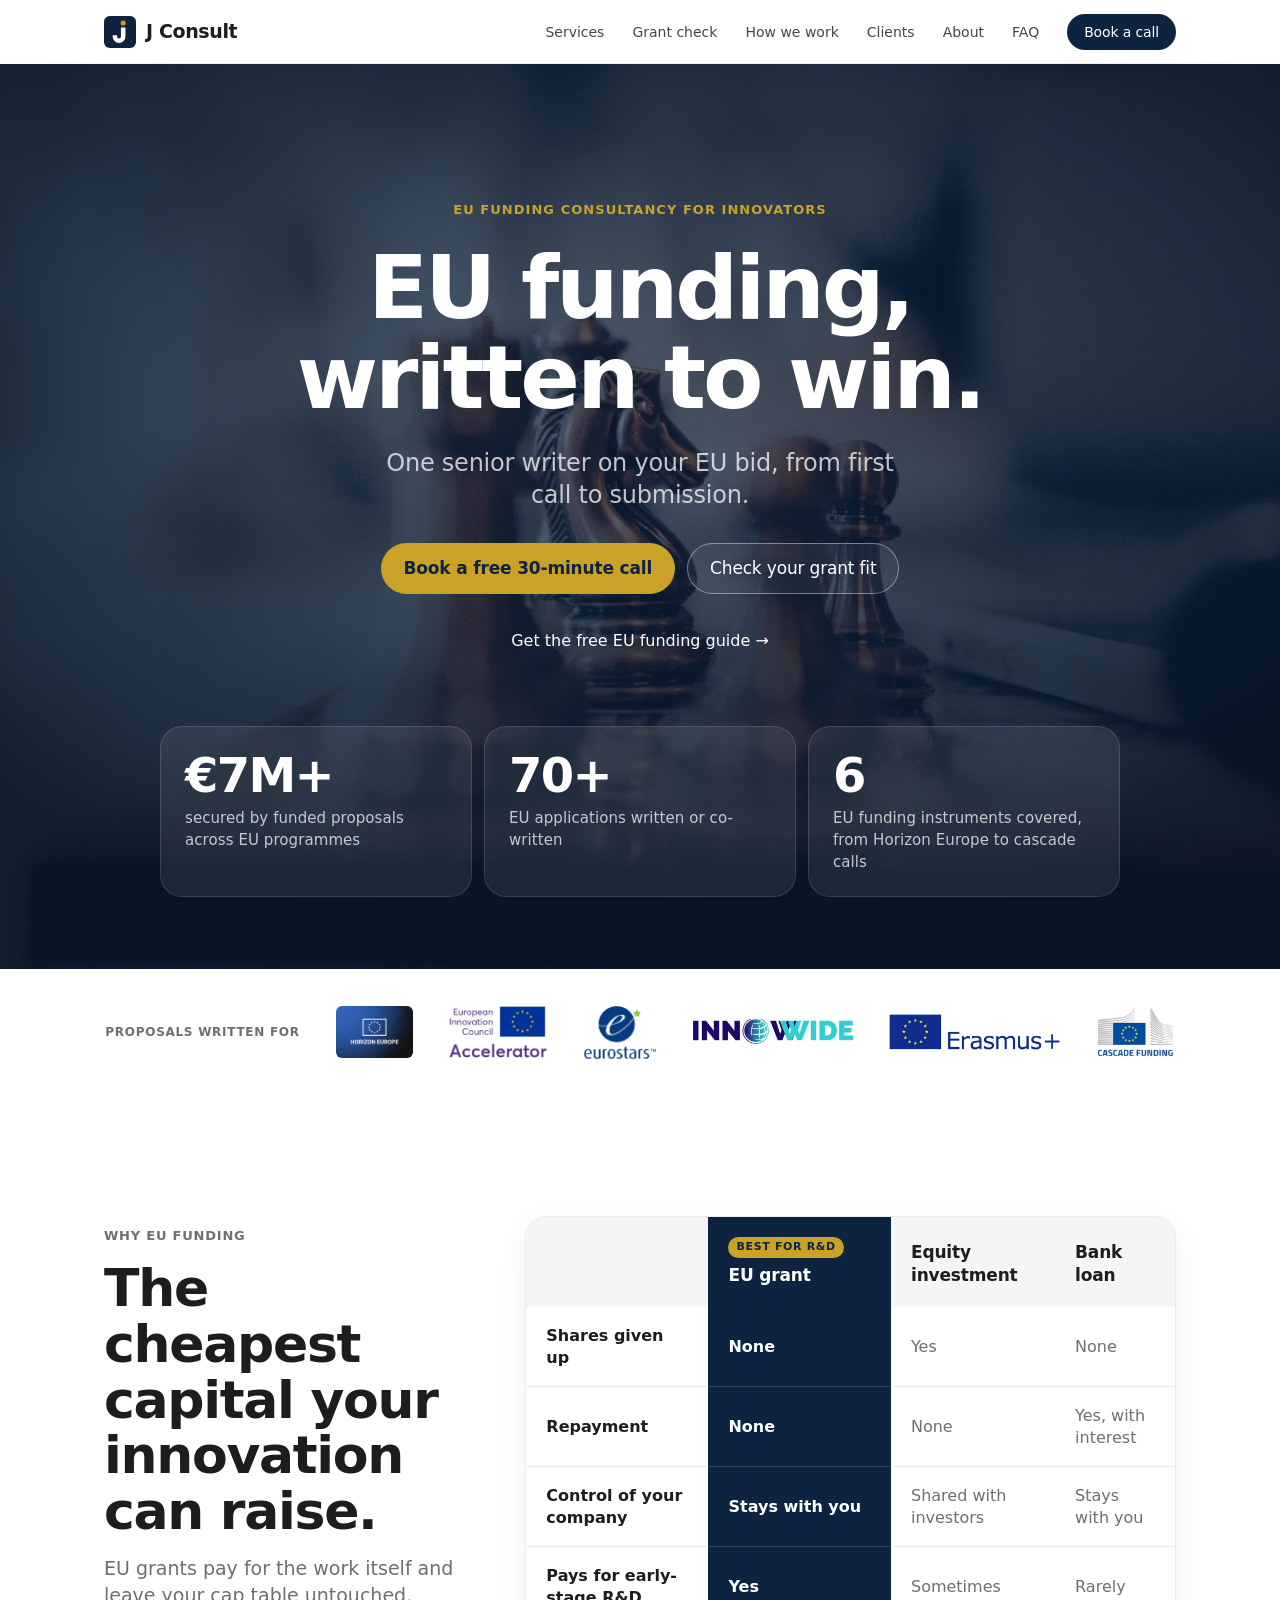
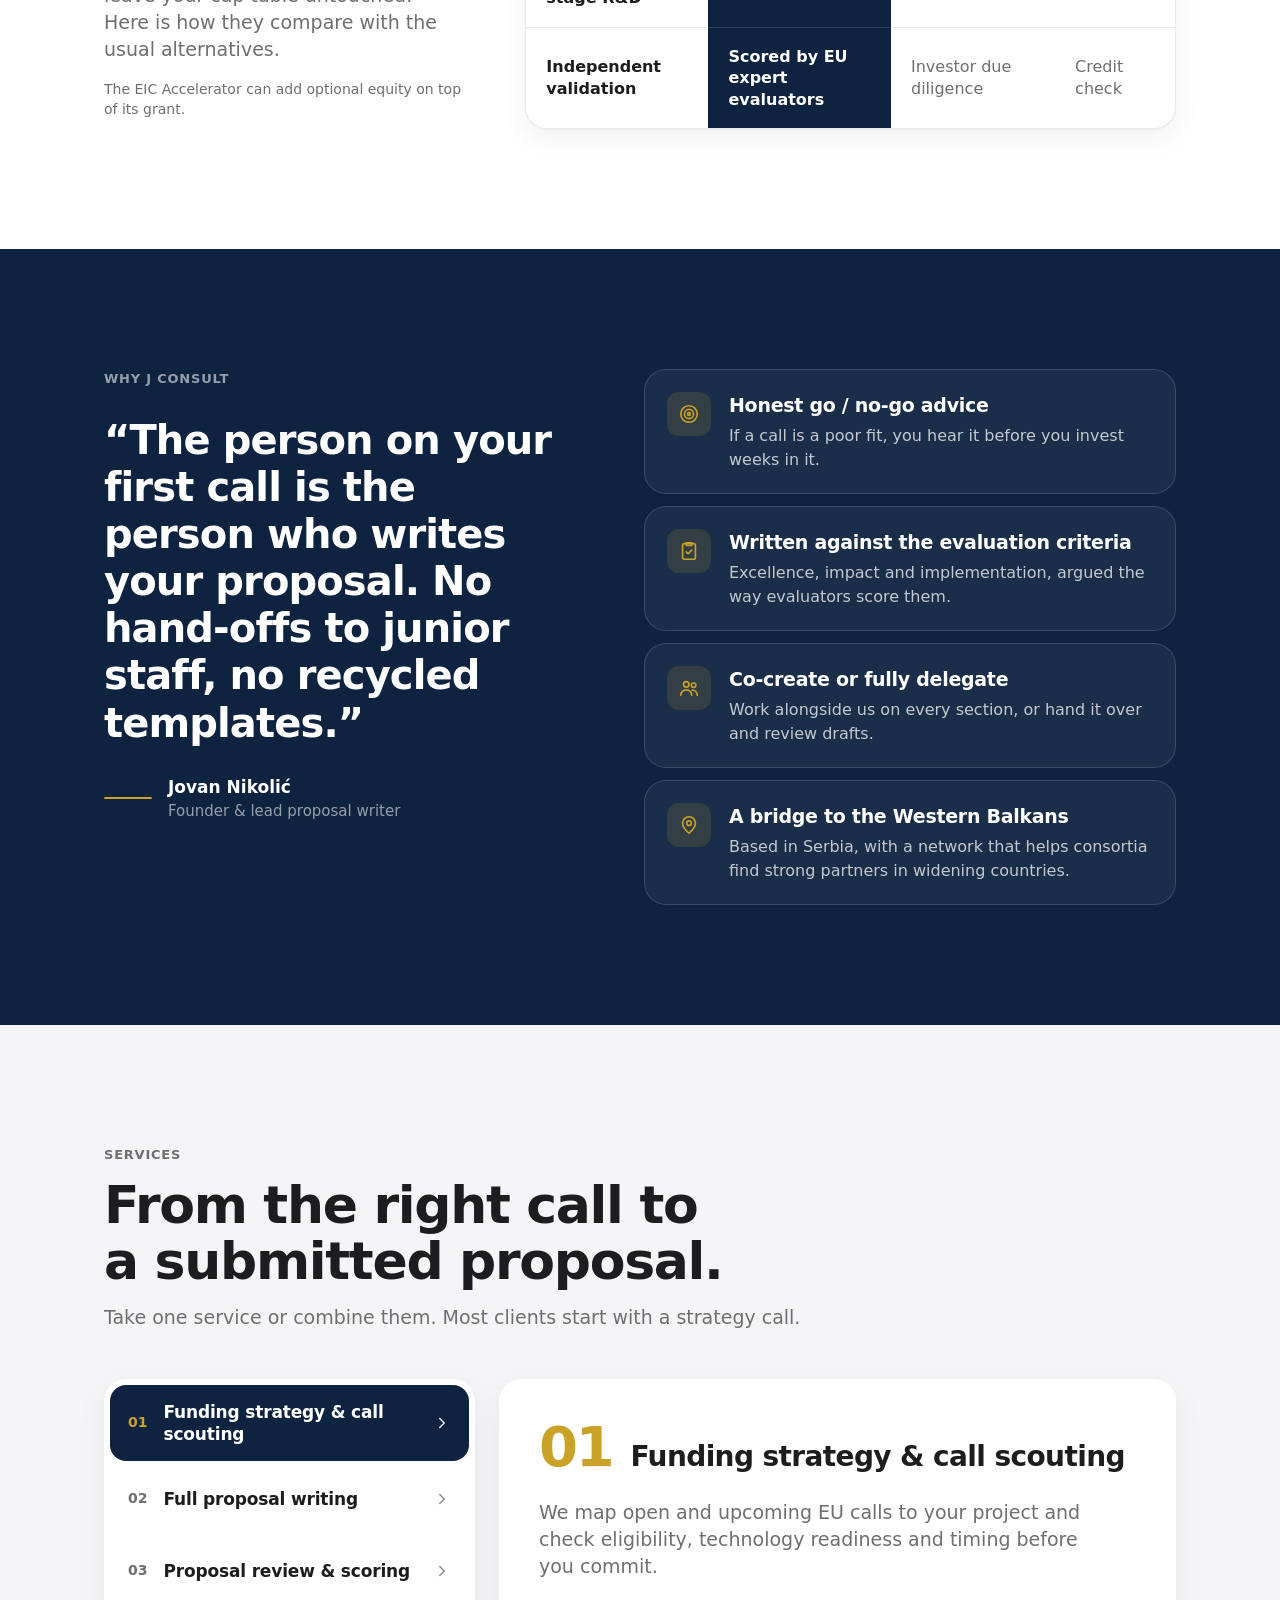
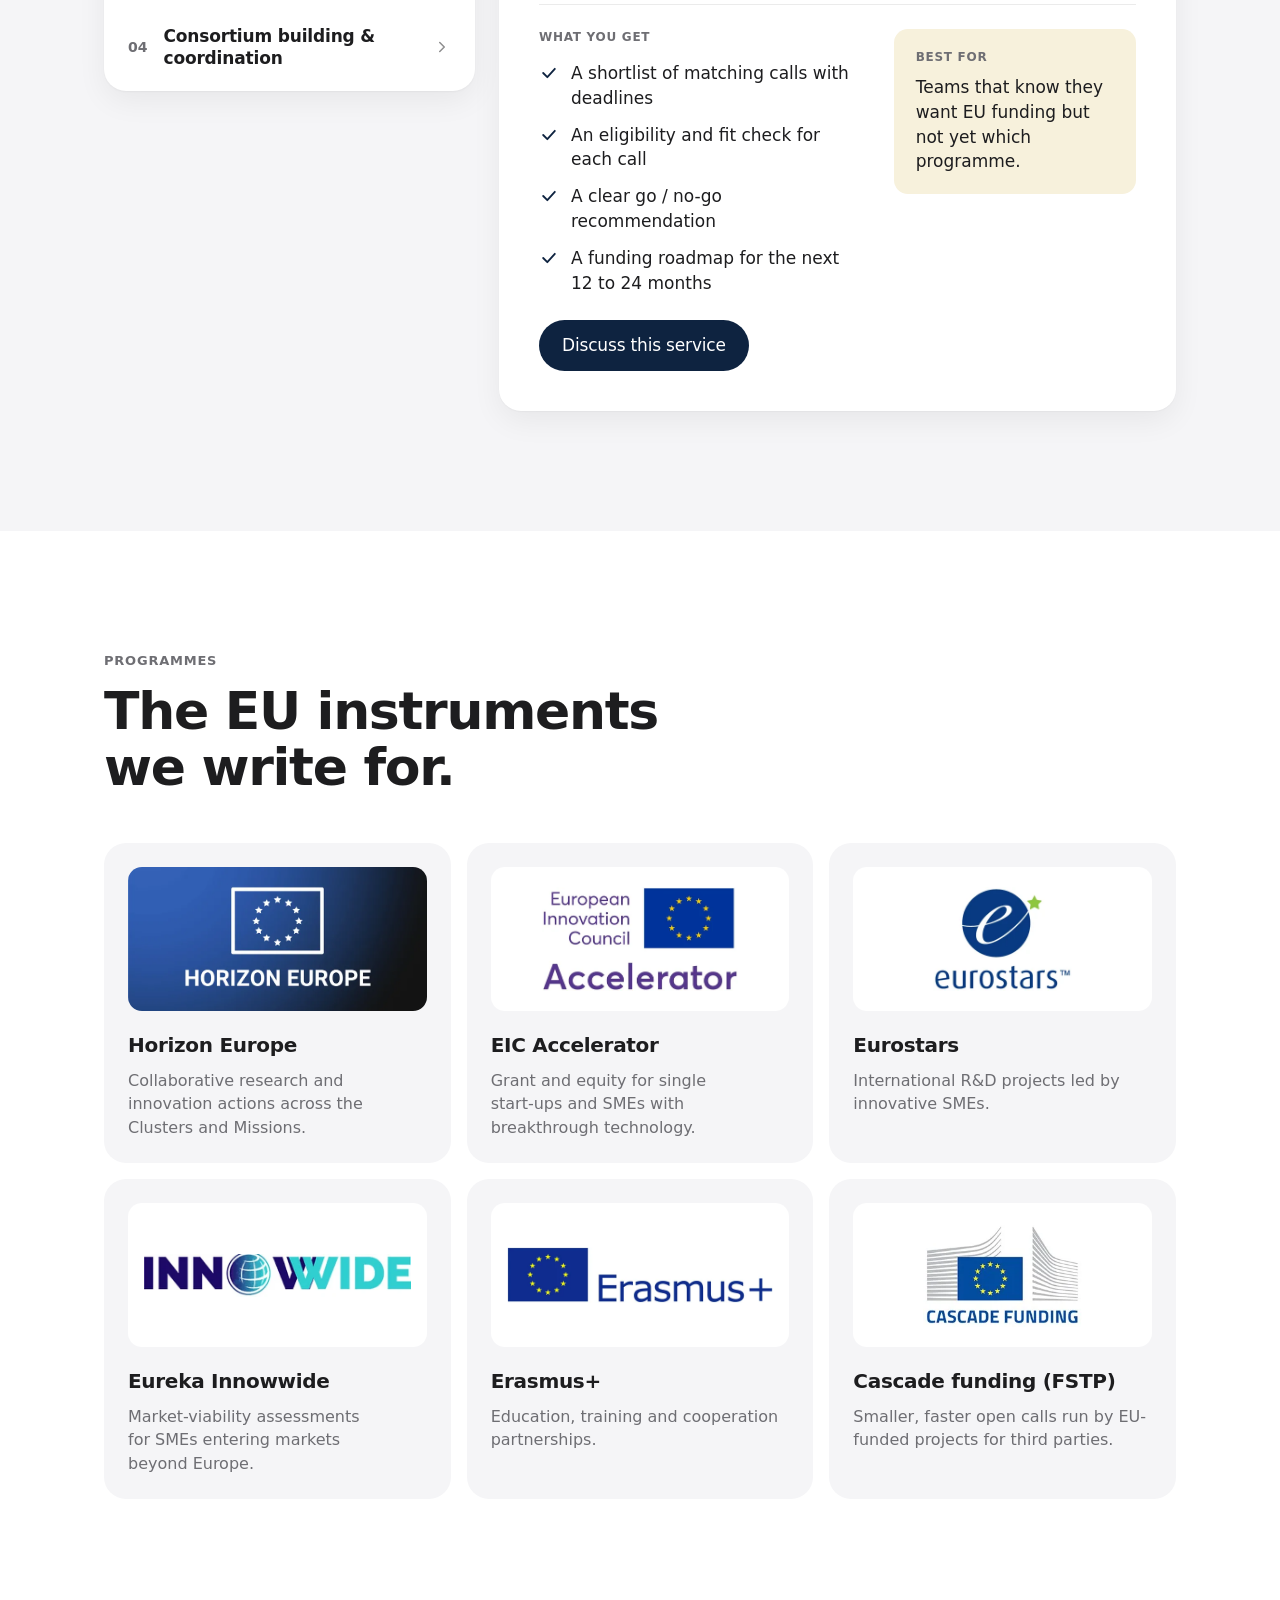
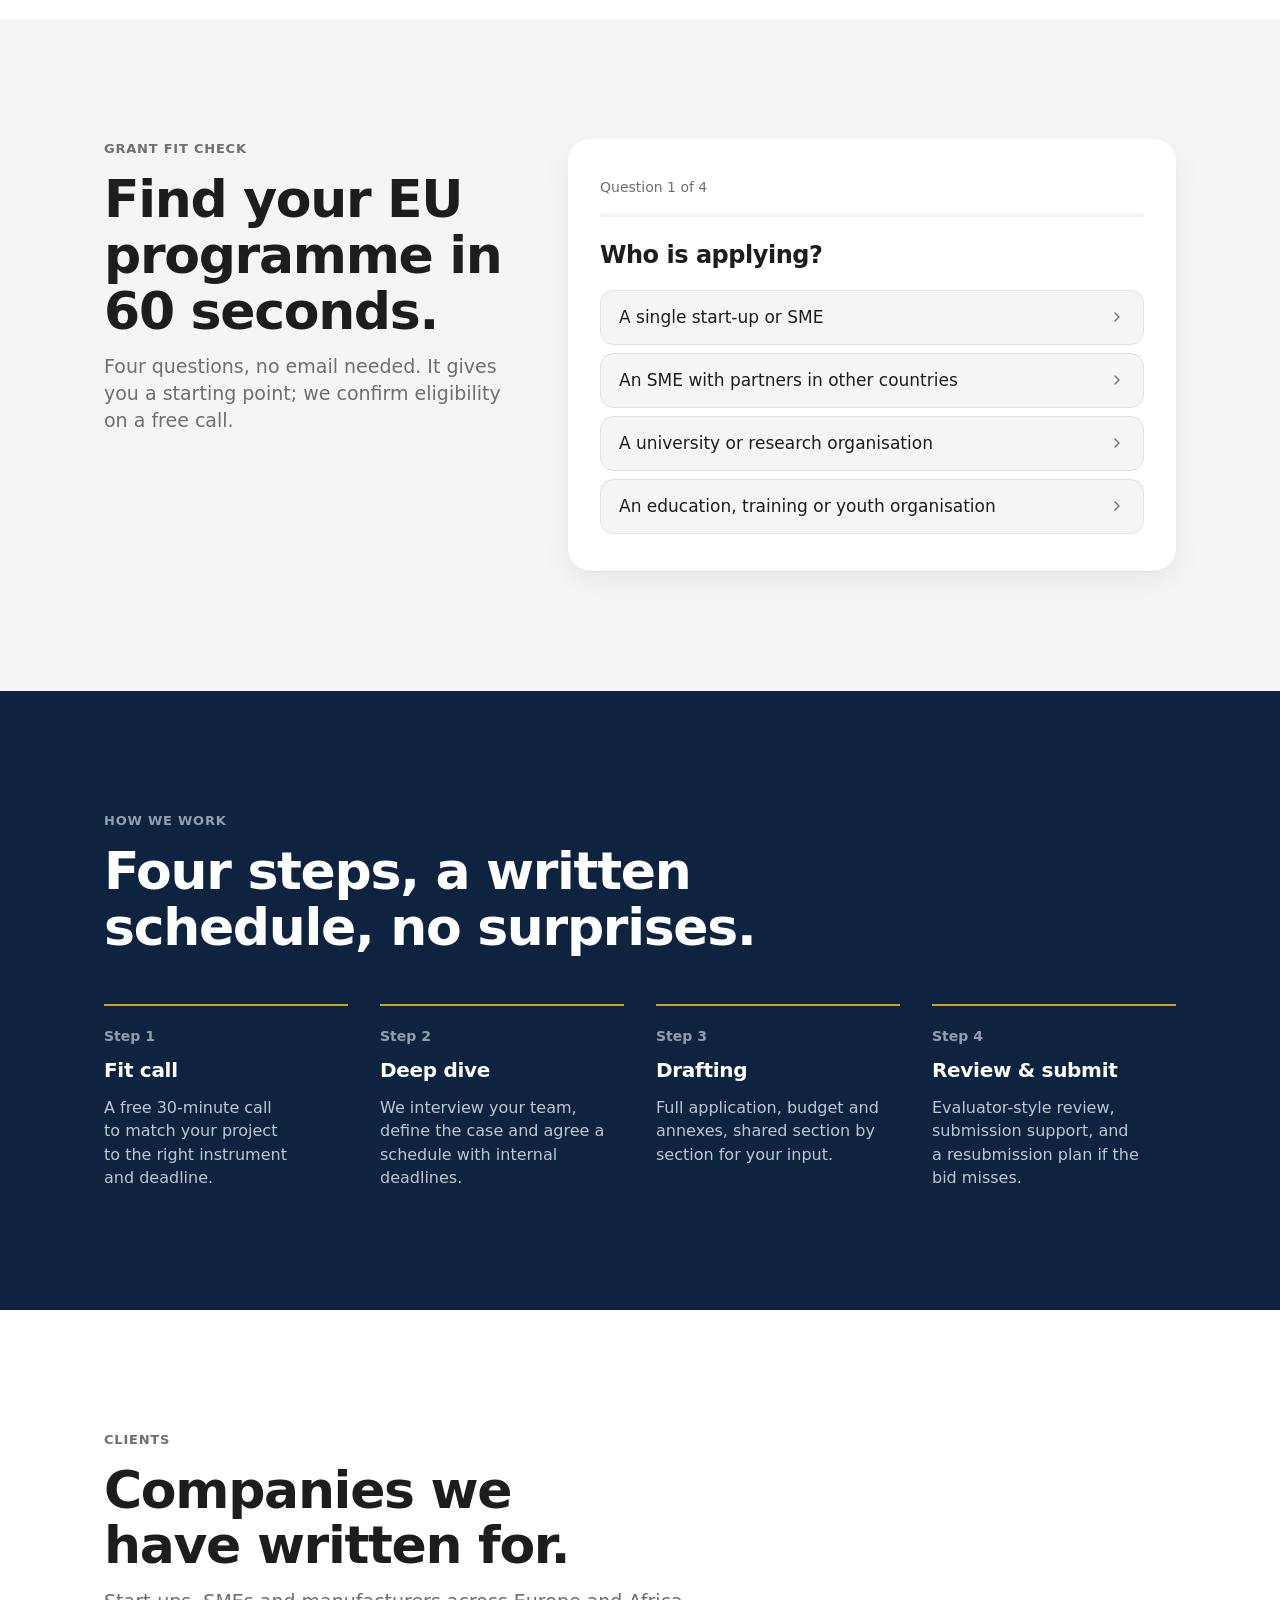
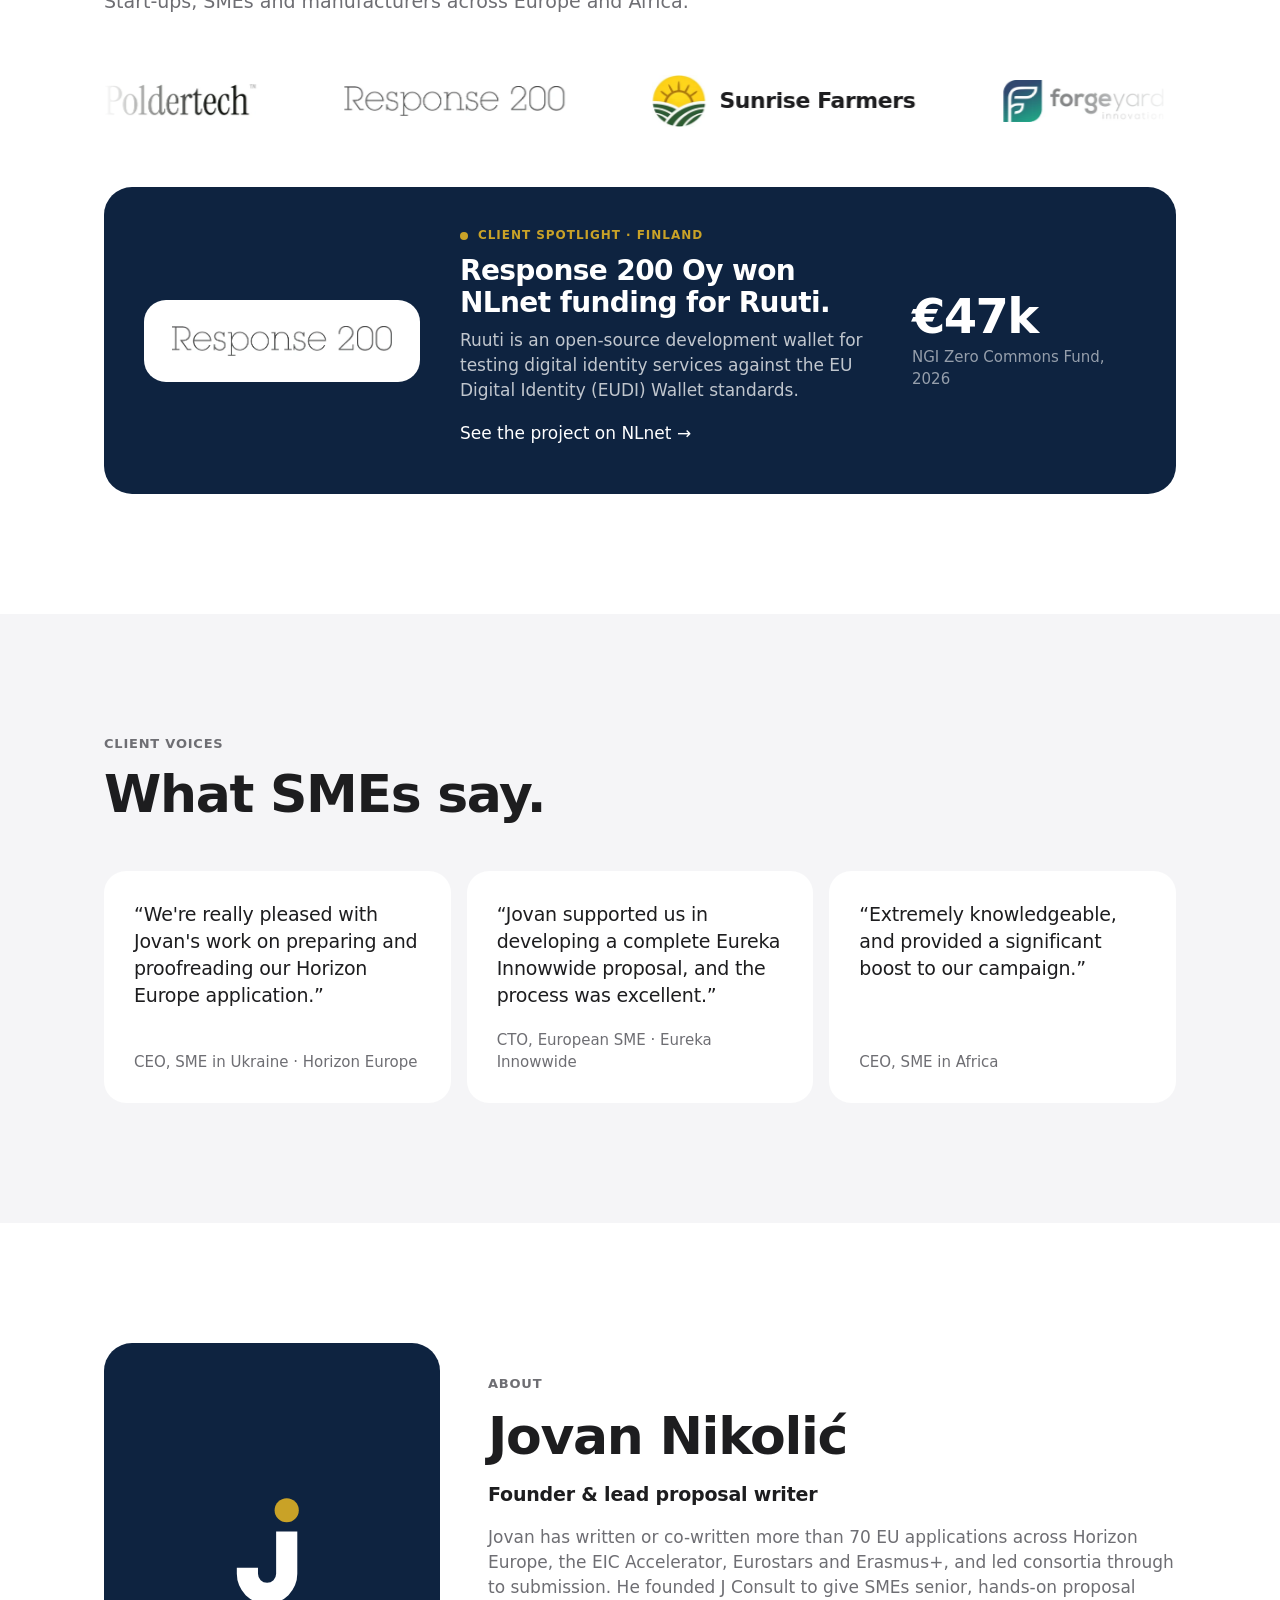
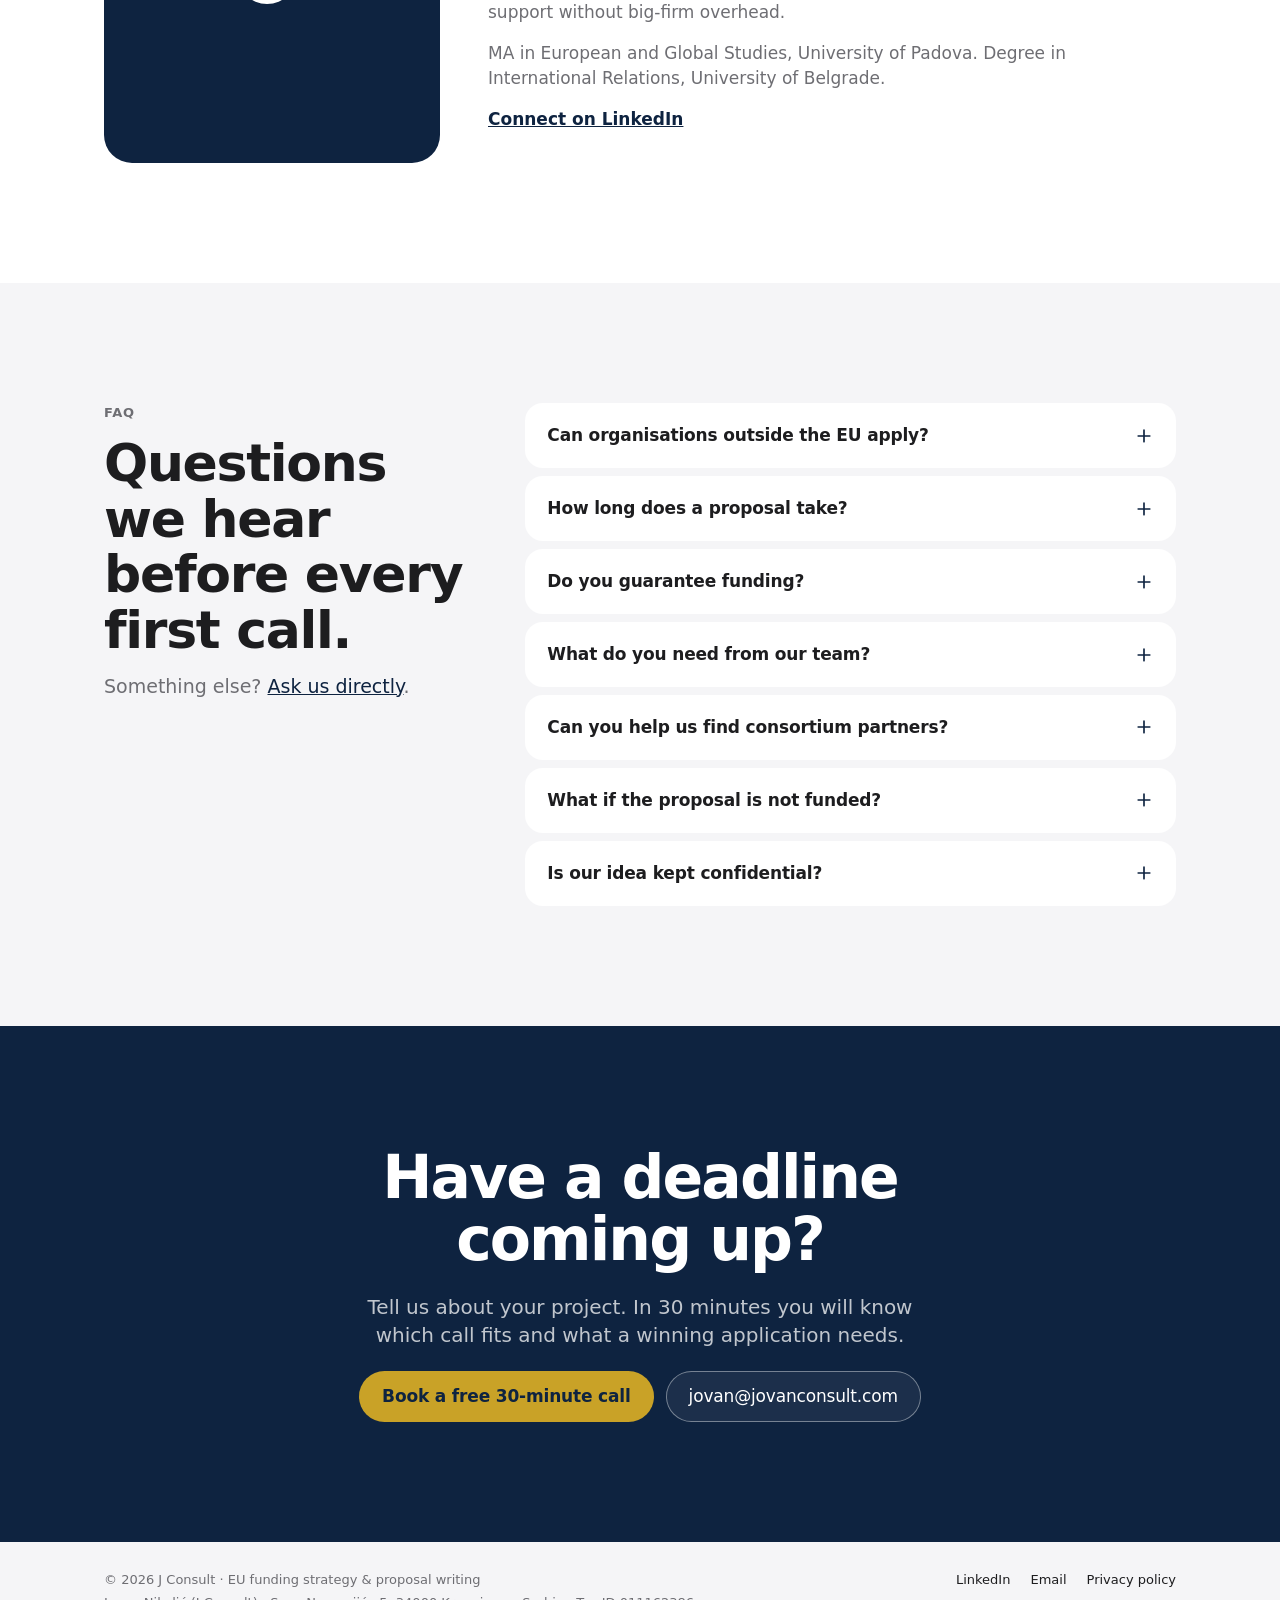
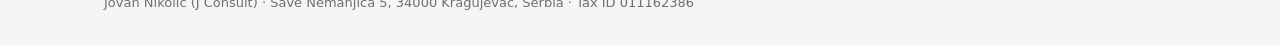
==== commit d453af7b: "Apple-style edition of the site System font with size-specific tracking, translucent header and mate" ====
--- a/index.html
+++ b/index.html
@@ -1,8 +1,8 @@
 <!doctype html>
-<html lang="en">
+<html lang="en" class="no-js">
 <head>
 <meta charset="utf-8">
-<meta name="viewport" content="width=device-width, initial-scale=1">
+<meta name="viewport" content="width=device-width, initial-scale=1, viewport-fit=cover">
 <title>J Consult · EU funding strategy &amp; proposal writing</title>
 <meta name="description" content="Senior EU proposal writing for SMEs, start-ups and research consortia: Horizon Europe, EIC Accelerator, Eurostars, Erasmus+ and cascade funding.">
 <link rel="canonical" href="https://jovanconsult.com/">
@@ -15,10 +15,8 @@
 <meta name="twitter:card" content="summary_large_image">
 <link rel="icon" href="favicon.svg" type="image/svg+xml">
 <link rel="preload" as="image" type="image/webp" href="assets/img/hero-1400.webp" imagesrcset="assets/img/hero-800.webp 800w, assets/img/hero-1400.webp 1400w, assets/img/hero-2200.webp 2200w" imagesizes="100vw" fetchpriority="high">
-<link rel="preload" as="font" type="font/woff2" href="assets/fonts/hanken-grotesk-latin-400-normal.woff2" crossorigin>
-<link rel="preload" as="font" type="font/woff2" href="assets/fonts/hanken-grotesk-latin-700-normal.woff2" crossorigin>
-<link rel="stylesheet" href="assets/css/style.css?v=1">
-<script src="assets/js/main.js?v=1" defer></script>
+<link rel="stylesheet" href="assets/css/style.css?v=2">
+<script src="assets/js/main.js?v=2" defer></script>
 </head>
 <body class="has-mbar">
 <a class="skip" href="#main">Skip to content</a>
@@ -155,6 +153,7 @@
     </div>
     <div class="svc">
       <div class="svc-tabs" role="tablist" aria-label="Services" aria-orientation="vertical">
+        <span class="svc-glider" aria-hidden="true"></span>
         <button type="button" class="svc-tab" role="tab" id="tab-1" aria-controls="panel-1" aria-selected="true"><span class="n">01</span><span class="t">Funding strategy &amp; call scouting</span><svg width="18" height="18" viewBox="0 0 24 24" fill="none" stroke="currentColor" stroke-width="2" stroke-linecap="round" stroke-linejoin="round" aria-hidden="true"><path d="M9 6l6 6-6 6"/></svg></button>
         <button type="button" class="svc-tab" role="tab" id="tab-2" aria-controls="panel-2" aria-selected="false" tabindex="-1"><span class="n">02</span><span class="t">Full proposal writing</span><svg width="18" height="18" viewBox="0 0 24 24" fill="none" stroke="currentColor" stroke-width="2" stroke-linecap="round" stroke-linejoin="round" aria-hidden="true"><path d="M9 6l6 6-6 6"/></svg></button>
         <button type="button" class="svc-tab" role="tab" id="tab-3" aria-controls="panel-3" aria-selected="false" tabindex="-1"><span class="n">03</span><span class="t">Proposal review &amp; scoring</span><svg width="18" height="18" viewBox="0 0 24 24" fill="none" stroke="currentColor" stroke-width="2" stroke-linecap="round" stroke-linejoin="round" aria-hidden="true"><path d="M9 6l6 6-6 6"/></svg></button>
@@ -365,13 +364,13 @@
       <p class="lead">Something else? <a href="mailto:jovan@jovanconsult.com">Ask us directly</a>.</p>
     </div>
     <div class="faq-list">
-      <details><summary>Can organisations outside the EU apply?<svg width="20" height="20" viewBox="0 0 24 24" fill="none" stroke="#0E2340" stroke-width="2" stroke-linecap="round" aria-hidden="true"><path d="M12 5v14M5 12h14"/></svg></summary><p>Often, yes. Horizon Europe is open to EU member states and associated countries, including Serbia, Ukraine, Norway and the United Kingdom. Eurostars and Innowwide follow Eureka membership. Eligibility differs by programme and call, so we check it on the first call.</p></details>
-      <details><summary>How long does a proposal take?<svg width="20" height="20" viewBox="0 0 24 24" fill="none" stroke="#0E2340" stroke-width="2" stroke-linecap="round" aria-hidden="true"><path d="M12 5v14M5 12h14"/></svg></summary><p>Plan for around eight weeks for a consortium proposal and three to four weeks for a single-company bid. Shorter is possible if your technical material is ready, and we will tell you honestly if a deadline is too tight.</p></details>
-      <details><summary>Do you guarantee funding?<svg width="20" height="20" viewBox="0 0 24 24" fill="none" stroke="#0E2340" stroke-width="2" stroke-linecap="round" aria-hidden="true"><path d="M12 5v14M5 12h14"/></svg></summary><p>No one honestly can. EU calls are competitive and scored by independent experts. We write to maximise your score against the evaluation criteria, and we tell you when a call is not worth your time.</p></details>
-      <details><summary>What do you need from our team?<svg width="20" height="20" viewBox="0 0 24 24" fill="none" stroke="#0E2340" stroke-width="2" stroke-linecap="round" aria-hidden="true"><path d="M12 5v14M5 12h14"/></svg></summary><p>Your technical background, team details and budget figures, plus time for two or three interviews and draft reviews. If you prefer to co-write, we work section by section in a shared document.</p></details>
-      <details><summary>Can you help us find consortium partners?<svg width="20" height="20" viewBox="0 0 24 24" fill="none" stroke="#0E2340" stroke-width="2" stroke-linecap="round" aria-hidden="true"><path d="M12 5v14M5 12h14"/></svg></summary><p>Yes. We help define the roles your consortium needs and find partners to fill them, including organisations in the Western Balkans and other widening countries.</p></details>
-      <details><summary>What if the proposal is not funded?<svg width="20" height="20" viewBox="0 0 24 24" fill="none" stroke="#0E2340" stroke-width="2" stroke-linecap="round" aria-hidden="true"><path d="M12 5v14M5 12h14"/></svg></summary><p>We go through the evaluators' feedback with you and plan a stronger resubmission where the call allows it.</p></details>
-      <details><summary>Is our idea kept confidential?<svg width="20" height="20" viewBox="0 0 24 24" fill="none" stroke="#0E2340" stroke-width="2" stroke-linecap="round" aria-hidden="true"><path d="M12 5v14M5 12h14"/></svg></summary><p>Yes. We sign an NDA before you share any technical details.</p></details>
+      <details><summary>Can organisations outside the EU apply?<svg width="20" height="20" viewBox="0 0 24 24" fill="none" stroke="#0E2340" stroke-width="2" stroke-linecap="round" aria-hidden="true"><path d="M12 5v14M5 12h14"/></svg></summary><div class="faq-body"><p>Often, yes. Horizon Europe is open to EU member states and associated countries, including Serbia, Ukraine, Norway and the United Kingdom. Eurostars and Innowwide follow Eureka membership. Eligibility differs by programme and call, so we check it on the first call.</p></div></details>
+      <details><summary>How long does a proposal take?<svg width="20" height="20" viewBox="0 0 24 24" fill="none" stroke="#0E2340" stroke-width="2" stroke-linecap="round" aria-hidden="true"><path d="M12 5v14M5 12h14"/></svg></summary><div class="faq-body"><p>Plan for around eight weeks for a consortium proposal and three to four weeks for a single-company bid. Shorter is possible if your technical material is ready, and we will tell you honestly if a deadline is too tight.</p></div></details>
+      <details><summary>Do you guarantee funding?<svg width="20" height="20" viewBox="0 0 24 24" fill="none" stroke="#0E2340" stroke-width="2" stroke-linecap="round" aria-hidden="true"><path d="M12 5v14M5 12h14"/></svg></summary><div class="faq-body"><p>No one honestly can. EU calls are competitive and scored by independent experts. We write to maximise your score against the evaluation criteria, and we tell you when a call is not worth your time.</p></div></details>
+      <details><summary>What do you need from our team?<svg width="20" height="20" viewBox="0 0 24 24" fill="none" stroke="#0E2340" stroke-width="2" stroke-linecap="round" aria-hidden="true"><path d="M12 5v14M5 12h14"/></svg></summary><div class="faq-body"><p>Your technical background, team details and budget figures, plus time for two or three interviews and draft reviews. If you prefer to co-write, we work section by section in a shared document.</p></div></details>
+      <details><summary>Can you help us find consortium partners?<svg width="20" height="20" viewBox="0 0 24 24" fill="none" stroke="#0E2340" stroke-width="2" stroke-linecap="round" aria-hidden="true"><path d="M12 5v14M5 12h14"/></svg></summary><div class="faq-body"><p>Yes. We help define the roles your consortium needs and find partners to fill them, including organisations in the Western Balkans and other widening countries.</p></div></details>
+      <details><summary>What if the proposal is not funded?<svg width="20" height="20" viewBox="0 0 24 24" fill="none" stroke="#0E2340" stroke-width="2" stroke-linecap="round" aria-hidden="true"><path d="M12 5v14M5 12h14"/></svg></summary><div class="faq-body"><p>We go through the evaluators' feedback with you and plan a stronger resubmission where the call allows it.</p></div></details>
+      <details><summary>Is our idea kept confidential?<svg width="20" height="20" viewBox="0 0 24 24" fill="none" stroke="#0E2340" stroke-width="2" stroke-linecap="round" aria-hidden="true"><path d="M12 5v14M5 12h14"/></svg></summary><div class="faq-body"><p>Yes. We sign an NDA before you share any technical details.</p></div></details>
     </div>
   </div>
 </section>
--- a/assets/css/style.css
+++ b/assets/css/style.css
@@ -1,317 +1,358 @@
-/* J Consult — site styles */
-
-/* ---------- Fonts (self-hosted Hanken Grotesk) ---------- */
-@font-face{font-family:"Hanken Grotesk";font-style:normal;font-weight:400;font-display:swap;src:url(../fonts/hanken-grotesk-latin-400-normal.woff2) format("woff2");unicode-range:U+0000-00FF,U+0131,U+0152-0153,U+02BB-02BC,U+02C6,U+02DA,U+02DC,U+0304,U+0308,U+0329,U+2000-206F,U+20AC,U+2122,U+2191,U+2193,U+2212,U+2215,U+FEFF,U+FFFD}
-@font-face{font-family:"Hanken Grotesk";font-style:normal;font-weight:500;font-display:swap;src:url(../fonts/hanken-grotesk-latin-500-normal.woff2) format("woff2");unicode-range:U+0000-00FF,U+0131,U+0152-0153,U+02BB-02BC,U+02C6,U+02DA,U+02DC,U+0304,U+0308,U+0329,U+2000-206F,U+20AC,U+2122,U+2191,U+2193,U+2212,U+2215,U+FEFF,U+FFFD}
-@font-face{font-family:"Hanken Grotesk";font-style:normal;font-weight:600;font-display:swap;src:url(../fonts/hanken-grotesk-latin-600-normal.woff2) format("woff2");unicode-range:U+0000-00FF,U+0131,U+0152-0153,U+02BB-02BC,U+02C6,U+02DA,U+02DC,U+0304,U+0308,U+0329,U+2000-206F,U+20AC,U+2122,U+2191,U+2193,U+2212,U+2215,U+FEFF,U+FFFD}
-@font-face{font-family:"Hanken Grotesk";font-style:normal;font-weight:700;font-display:swap;src:url(../fonts/hanken-grotesk-latin-700-normal.woff2) format("woff2");unicode-range:U+0000-00FF,U+0131,U+0152-0153,U+02BB-02BC,U+02C6,U+02DA,U+02DC,U+0304,U+0308,U+0329,U+2000-206F,U+20AC,U+2122,U+2191,U+2193,U+2212,U+2215,U+FEFF,U+FFFD}
-@font-face{font-family:"Hanken Grotesk";font-style:normal;font-weight:400;font-display:swap;src:url(../fonts/hanken-grotesk-latin-ext-400-normal.woff2) format("woff2");unicode-range:U+0100-02BA,U+02BD-02C5,U+02C7-02CC,U+02CE-02D7,U+02DD-02FF,U+0304,U+0308,U+0329,U+1D00-1DBF,U+1E00-1E9F,U+1EF2-1EFF,U+2020,U+20A0-20AB,U+20AD-20C0,U+2113,U+2C60-2C7F,U+A720-A7FF}
-@font-face{font-family:"Hanken Grotesk";font-style:normal;font-weight:500;font-display:swap;src:url(../fonts/hanken-grotesk-latin-ext-500-normal.woff2) format("woff2");unicode-range:U+0100-02BA,U+02BD-02C5,U+02C7-02CC,U+02CE-02D7,U+02DD-02FF,U+0304,U+0308,U+0329,U+1D00-1DBF,U+1E00-1E9F,U+1EF2-1EFF,U+2020,U+20A0-20AB,U+20AD-20C0,U+2113,U+2C60-2C7F,U+A720-A7FF}
-@font-face{font-family:"Hanken Grotesk";font-style:normal;font-weight:600;font-display:swap;src:url(../fonts/hanken-grotesk-latin-ext-600-normal.woff2) format("woff2");unicode-range:U+0100-02BA,U+02BD-02C5,U+02C7-02CC,U+02CE-02D7,U+02DD-02FF,U+0304,U+0308,U+0329,U+1D00-1DBF,U+1E00-1E9F,U+1EF2-1EFF,U+2020,U+20A0-20AB,U+20AD-20C0,U+2113,U+2C60-2C7F,U+A720-A7FF}
-@font-face{font-family:"Hanken Grotesk";font-style:normal;font-weight:700;font-display:swap;src:url(../fonts/hanken-grotesk-latin-ext-700-normal.woff2) format("woff2");unicode-range:U+0100-02BA,U+02BD-02C5,U+02C7-02CC,U+02CE-02D7,U+02DD-02FF,U+0304,U+0308,U+0329,U+1D00-1DBF,U+1E00-1E9F,U+1EF2-1EFF,U+2020,U+20A0-20AB,U+20AD-20C0,U+2113,U+2C60-2C7F,U+A720-A7FF}
-
-/* ---------- Tokens & base ---------- */
+/* J Consult — site styles (Apple-style edition)
+   Layout: generous single column, glass header over scrolling content,
+   tiles on soft grey, navy as the one brand surface, gold as the one accent. */
+
+/* ---------- Tokens ---------- */
 :root{
-  --navy:#0E2340; --navy-2:#1B3A66; --ink:#0E2340; --muted:#4A5568;
-  --soft:#B8C2D3; --pale:#DCE3EE; --line:#E3E8F0; --line-dark:#2A3F61;
-  --bg-soft:#F4F6FA; --gold:#C9A227; --cream:#F7F1DC;
-  --ease:cubic-bezier(.2,.7,.2,1);
-}
+  --font:-apple-system,BlinkMacSystemFont,"SF Pro Text","SF Pro Display","Helvetica Neue","Segoe UI",Roboto,system-ui,sans-serif;
+  --bg:#ffffff;
+  --ink:#1d1d1f;
+  --muted:#6e6e73;
+  --tile:#f5f5f7;
+  --line:rgba(0,0,0,.08);
+  --navy:#0E2340;
+  --navy-2:#1B3A66;
+  --gold:#C9A227;
+  --cream:#F7F1DC;
+  --on-dark:#ffffff;
+  --on-dark-2:rgba(255,255,255,.74);
+  --on-dark-3:rgba(255,255,255,.56);
+  --hair-dark:rgba(255,255,255,.14);
+  --glass-light:rgba(255,255,255,.72);
+  --glass-dark:rgba(14,35,64,.62);
+  --shadow:0 1px 2px rgba(0,0,0,.04),0 10px 30px rgba(0,0,0,.06);
+  --shadow-lg:0 2px 8px rgba(0,0,0,.06),0 30px 80px rgba(10,26,48,.28);
+  --r-lg:28px;
+  --r:22px;
+  --r-sm:14px;
+  color-scheme:light;
+}
+
+/* ---------- Base ---------- */
 *,*::before,*::after{box-sizing:border-box}
 html{scroll-behavior:smooth;-webkit-text-size-adjust:100%}
-body{margin:0;font-family:"Hanken Grotesk",system-ui,-apple-system,"Segoe UI",sans-serif;color:var(--ink);background:#fff;font-size:17px;line-height:1.55;-webkit-font-smoothing:antialiased}
+body{margin:0;background:var(--bg);color:var(--ink);font-family:var(--font);font-optical-sizing:auto;font-size:1.0625rem;line-height:1.47;letter-spacing:0;-webkit-font-smoothing:antialiased;-moz-osx-font-smoothing:grayscale;-webkit-tap-highlight-color:transparent}
 img{display:block;max-width:100%;height:auto}
-a{color:var(--ink)}
+[hidden]{display:none!important}
+a{color:var(--navy)}
 a:hover{color:var(--navy-2)}
-:focus-visible{outline:2px solid var(--gold);outline-offset:2px}
-section{scroll-margin-top:80px}
+:focus-visible{outline:3px solid rgba(201,162,39,.6);outline-offset:2px;border-radius:6px}
+section{scroll-margin-top:72px}
 h1,h2,h3{text-wrap:balance}
+p{text-wrap:pretty}
 .sr-only{position:absolute;width:1px;height:1px;padding:0;margin:-1px;overflow:hidden;clip:rect(0 0 0 0);white-space:nowrap;border:0}
-.skip{position:absolute;left:-9999px;top:8px;z-index:100;background:#fff;padding:10px 14px;border-radius:8px;font-weight:600}
+.skip{position:absolute;left:-9999px;top:8px;z-index:100;background:var(--bg);padding:10px 14px;border-radius:10px;font-weight:600}
 .skip:focus{left:8px}
 
-/* ---------- Layout helpers ---------- */
-.wrap{max-width:1160px;margin:0 auto;padding:96px 24px}
-.soft{background:var(--bg-soft)}
-.dark{background:var(--navy);color:#fff}
-.eyebrow{font-size:14px;font-weight:600;letter-spacing:2.5px;text-transform:uppercase;color:var(--muted)}
-.dark .eyebrow{color:var(--soft)}
-.h2{margin:0;font-size:clamp(32px,4.4vw,48px);line-height:1.1;letter-spacing:-1px}
-.lead{margin:0;color:var(--muted)}
-.small{font-size:14px}
-.head{display:flex;flex-direction:column;gap:14px;max-width:720px}
-.stack{display:flex;flex-direction:column;gap:44px}
-.mini{font-size:13px;font-weight:700;letter-spacing:2px;text-transform:uppercase;color:var(--muted)}
-
-/* ---------- Buttons ---------- */
-.btn{display:inline-flex;align-items:center;justify-content:center;text-align:center;gap:8px;min-height:48px;padding:13px 24px;border-radius:999px;border:1.5px solid transparent;font:inherit;font-size:17px;font-weight:600;text-decoration:none;cursor:pointer;transition:transform .2s ease,box-shadow .2s ease,filter .2s ease,background-color .2s ease}
-.btn:hover{transform:translateY(-2px);box-shadow:0 10px 24px rgba(10,26,48,.22);filter:brightness(1.05)}
-.btn-gold{background:var(--gold);color:var(--navy);font-weight:700}
+/* ---------- Type scale (tracking tightens as size grows, leading loosens as size shrinks) ---------- */
+.eyebrow{font-size:.8125rem;font-weight:600;letter-spacing:.06em;text-transform:uppercase;color:var(--muted)}
+.dark .eyebrow{color:var(--on-dark-3)}
+.h2{margin:0;font-size:clamp(2rem,4.4vw,3.25rem);line-height:1.07;font-weight:700;letter-spacing:-.025em}
+.lead{margin:0;color:var(--muted);font-size:1.1875rem;line-height:1.42}
+.dark .lead{color:var(--on-dark-2)}
+.small{font-size:.875rem;line-height:1.43}
+.mini{font-size:.75rem;font-weight:600;letter-spacing:.06em;text-transform:uppercase;color:var(--muted)}
+
+/* ---------- Layout ---------- */
+.wrap{max-width:70rem;margin:0 auto;padding:7.5rem 1.5rem}
+.soft{background:var(--tile)}
+.dark{background:var(--navy);color:var(--on-dark)}
+.head{display:flex;flex-direction:column;gap:.875rem;max-width:44rem}
+.stack{display:flex;flex-direction:column;gap:3rem}
+
+/* ---------- Buttons: feedback on press, not release ---------- */
+.btn{display:inline-flex;align-items:center;justify-content:center;gap:8px;min-height:44px;padding:.75rem 1.375rem;border-radius:980px;border:1px solid transparent;font:inherit;font-size:1.0625rem;font-weight:500;letter-spacing:-.01em;text-decoration:none;text-align:center;cursor:pointer;touch-action:manipulation;transition:transform .1s ease,filter .2s ease,background-color .2s ease}
+.btn:hover{filter:brightness(1.08)}
+.btn:active{transform:scale(.97)}
+.btn-gold{background:var(--gold);color:var(--navy);font-weight:600}
 .btn-gold:hover{color:var(--navy)}
-.btn-navy{background:var(--navy);color:#fff}
-.btn-navy:hover{color:#fff}
-.btn-line-light{color:#fff;border-color:#8A9AB5;background:transparent}
-.btn-line-light:hover{color:#fff;box-shadow:none;background:rgba(255,255,255,.06)}
-.btn-line{color:var(--ink);border-color:var(--soft);background:transparent}
-.btn-line:hover{box-shadow:none;border-color:var(--navy)}
-.link-btn{align-self:flex-start;background:none;border:0;padding:8px 0;min-height:44px;font:inherit;font-weight:600;color:inherit;text-decoration:underline;text-underline-offset:4px;cursor:pointer}
-
-/* ---------- Header ---------- */
-.site-header{position:sticky;top:0;z-index:30;background:#fff;border-bottom:1px solid var(--line)}
-.bar{max-width:1160px;margin:0 auto;padding:16px 24px;display:flex;align-items:center;justify-content:space-between;gap:16px}
-.brand{display:flex;align-items:center;gap:12px;min-height:44px;text-decoration:none;color:var(--ink);font-size:22px;font-weight:700;letter-spacing:-.5px}
+.btn-navy{background:var(--navy);color:var(--on-dark)}
+.btn-navy:hover{color:var(--on-dark)}
+.btn-line-light{color:var(--on-dark);border-color:rgba(255,255,255,.4);background:rgba(255,255,255,.06)}
+.btn-line-light:hover{color:var(--on-dark);background:rgba(255,255,255,.12)}
+.btn-line{color:var(--navy);border-color:rgba(14,35,64,.24);background:transparent}
+.btn-line:hover{background:rgba(14,35,64,.04)}
+.link-btn{background:none;border:0;padding:8px 0;min-height:44px;font:inherit;font-weight:500;color:inherit;text-decoration:none;cursor:pointer;touch-action:manipulation;transition:opacity .15s ease}
+.link-btn:hover{text-decoration:underline;text-underline-offset:4px}
+.link-btn:active{opacity:.6}
+
+/* ---------- Header: translucent material, content scrolls beneath ---------- */
+.site-header{position:sticky;top:env(safe-area-inset-top,0px);z-index:30;background:var(--glass-light);-webkit-backdrop-filter:saturate(180%) blur(20px);backdrop-filter:saturate(180%) blur(20px)}
+.site-header::after{content:"";position:absolute;left:0;right:0;bottom:0;height:1px;background:linear-gradient(90deg,transparent,var(--line) 15%,var(--line) 85%,transparent)}
+.bar{max-width:70rem;margin:0 auto;padding:.625rem 1.5rem;display:flex;align-items:center;justify-content:space-between;gap:16px}
+.brand{display:flex;align-items:center;gap:10px;min-height:44px;text-decoration:none;color:var(--ink);font-size:1.1875rem;font-weight:600;letter-spacing:-.02em}
+.brand svg{width:32px;height:32px}
 .brand:hover{color:var(--ink)}
-.nav{display:flex;flex-wrap:wrap;align-items:center;gap:4px 24px;font-size:16px;font-weight:500}
-.nav a{text-decoration:none;padding:10px 0}
-.nav .btn{padding:10px 20px;min-height:44px;font-size:16px}
-.burger{display:none;width:48px;height:48px;align-items:center;justify-content:center;border:1.5px solid var(--line);border-radius:12px;background:#fff;color:var(--ink);cursor:pointer}
-.mmenu{display:none;flex-direction:column;padding:8px 20px 20px;border-top:1px solid var(--line);font-size:18px;font-weight:600}
-.mmenu a{text-decoration:none;padding:14px 0;border-bottom:1px solid var(--line)}
-.mmenu a.btn{border-bottom:0;margin-top:12px;padding:14px 20px}
-.mbar{display:none;position:fixed;left:0;right:0;bottom:0;z-index:40;gap:10px;padding:12px 16px;background:rgba(14,35,64,.97);box-shadow:0 -8px 24px rgba(10,26,48,.25)}
-.mbar .btn{flex:1;padding:12px;font-size:16px}
+.nav{display:flex;flex-wrap:wrap;align-items:center;gap:4px 28px;font-size:.875rem}
+.nav a{text-decoration:none;color:rgba(29,29,31,.82);padding:10px 0;transition:color .15s ease}
+.nav a:hover{color:var(--ink)}
+.nav .btn{padding:.4375rem 1rem;min-height:36px;font-size:.875rem;color:var(--on-dark)}
+.burger{display:none;width:44px;height:44px;align-items:center;justify-content:center;border:0;border-radius:12px;background:transparent;color:var(--ink);cursor:pointer;touch-action:manipulation}
+.burger:active{transform:scale(.94)}
+.mmenu{display:none;position:absolute;left:0;right:0;top:100%;flex-direction:column;padding:.5rem 1.25rem 1.25rem;background:rgba(255,255,255,.94);-webkit-backdrop-filter:saturate(180%) blur(24px);backdrop-filter:saturate(180%) blur(24px);box-shadow:0 20px 40px rgba(0,0,0,.08);transform-origin:top center;font-size:1.25rem;font-weight:600;letter-spacing:-.015em;will-change:transform,opacity}
+.mmenu a{text-decoration:none;color:var(--ink);padding:.875rem 0;border-bottom:1px solid var(--line)}
+.mmenu a.btn{border-bottom:0;margin-top:.75rem;color:var(--on-dark)}
+.mbar{display:none;position:fixed;left:0;right:0;bottom:0;z-index:40;gap:10px;padding:12px 16px calc(12px + env(safe-area-inset-bottom,0px));background:var(--glass-dark);-webkit-backdrop-filter:saturate(180%) blur(20px);backdrop-filter:saturate(180%) blur(20px)}
+.mbar .btn{flex:1;padding:.6875rem;font-size:1rem}
 
 /* ---------- Hero ---------- */
-.hero{position:relative;overflow:hidden;background:var(--navy);color:#fff}
-.hero-img{position:absolute;inset:0;width:100%;height:100%;max-width:none;object-fit:cover;object-position:38% 55%}
-.hero-shade{position:absolute;inset:0;background:radial-gradient(circle at 66% 48%,rgba(201,162,39,.16) 0%,rgba(201,162,39,0) 32%),linear-gradient(180deg,rgba(14,35,64,0) 45%,rgba(14,35,64,.94) 100%),linear-gradient(90deg,rgba(10,26,48,.96) 0%,rgba(14,35,64,.88) 38%,rgba(14,35,64,.58) 68%,rgba(14,35,64,.62) 100%)}
-.hero-inner{position:relative;max-width:1160px;margin:0 auto;padding:120px 24px 72px}
-.hero-copy{max-width:640px;display:flex;flex-direction:column;gap:28px}
-.hero .eyebrow{color:var(--soft)}
-.hero h1{margin:0;font-size:clamp(44px,7vw,84px);line-height:1.02;font-weight:700;letter-spacing:-2px}
-.hero-sub{margin:0;font-size:21px;line-height:1.5;color:var(--pale)}
-.actions{display:flex;flex-wrap:wrap;gap:14px}
-.hero .link-btn{font-size:16px}
-.stats{display:grid;grid-template-columns:repeat(auto-fit,minmax(min(220px,100%),1fr));gap:24px;margin-top:64px;padding-top:36px;border-top:1px solid #5C6F8E}
-.stat-num{font-size:52px;font-weight:700;letter-spacing:-1.5px;line-height:1;font-variant-numeric:tabular-nums}
-.stat-label{margin-top:6px;color:var(--soft);font-size:16px}
+.hero{position:relative;overflow:hidden;background:#0b1a30;color:var(--on-dark);text-align:center}
+.hero-img{position:absolute;inset:0;width:100%;height:100%;max-width:none;object-fit:cover;object-position:50% 55%}
+.hero-shade{position:absolute;inset:0;background:radial-gradient(ellipse 70% 60% at 50% 38%,rgba(14,35,64,.62) 0%,rgba(10,26,48,.86) 70%,rgba(8,20,38,.94) 100%)}
+.hero-inner{position:relative;max-width:70rem;margin:0 auto;padding:8.5rem 1.5rem 4.5rem}
+.hero-copy{max-width:50rem;margin:0 auto;display:flex;flex-direction:column;align-items:center;gap:1.5rem}
+.hero .eyebrow{color:var(--gold);letter-spacing:.08em}
+.hero h1{margin:0;font-size:clamp(3rem,7.4vw,5.5rem);line-height:1.02;font-weight:700;letter-spacing:-.035em}
+.hero-sub{margin:0;max-width:34rem;font-size:clamp(1.1875rem,2vw,1.5rem);line-height:1.35;font-weight:500;letter-spacing:-.01em;color:var(--on-dark-2)}
+.actions{display:flex;flex-wrap:wrap;gap:12px}
+.hero .actions{justify-content:center;margin-top:.5rem}
+.hero .link-btn{color:var(--on-dark);font-size:1rem}
+.stats{max-width:60rem;margin:4rem auto 0;display:grid;grid-template-columns:repeat(auto-fit,minmax(min(15rem,100%),1fr));gap:12px;text-align:left}
+.stats>div{padding:1.5rem 1.5rem 1.375rem;border-radius:var(--r);background:rgba(255,255,255,.08);border:1px solid rgba(255,255,255,.12);-webkit-backdrop-filter:blur(30px) saturate(160%);backdrop-filter:blur(30px) saturate(160%)}
+.stat-num{font-size:3rem;font-weight:700;line-height:1;letter-spacing:-.035em;font-variant-numeric:tabular-nums}
+.stat-label{margin-top:.5rem;color:var(--on-dark-2);font-size:.9375rem;font-weight:500;letter-spacing:.005em}
 
 /* ---------- Programme logo bar ---------- */
-.logo-bar{border-bottom:1px solid var(--line)}
-.logo-row{max-width:1160px;margin:0 auto;padding:32px 24px;display:flex;flex-wrap:wrap;align-items:center;justify-content:center;gap:24px 34px}
-.logo-row .eyebrow{font-size:13px;font-weight:700}
+.logo-row{max-width:70rem;margin:0 auto;padding:2.25rem 1.5rem;display:flex;flex-wrap:wrap;align-items:center;justify-content:center;gap:24px 36px}
+.logo-row .eyebrow{font-size:.75rem}
 .logo-row .r{border-radius:6px}
 
 /* ---------- Why EU funding ---------- */
-.why{display:flex;flex-wrap:wrap;align-items:center;gap:48px}
-.why-copy{flex:1 1 340px;display:flex;flex-direction:column;gap:16px}
-.swipe{display:none;font-size:14px;font-weight:600}
-.compare{flex:2 1 560px;min-width:0;overflow-x:auto;border:1px solid var(--line);border-radius:18px;box-shadow:0 12px 40px rgba(14,35,64,.06)}
-.compare table{width:100%;min-width:560px;border-collapse:collapse;font-size:16px;line-height:1.4}
-.compare th,.compare td{padding:18px 22px;text-align:left}
-.compare thead th{padding:20px 22px;background:var(--bg-soft);font-size:18px;vertical-align:bottom}
+.why{display:flex;flex-wrap:wrap;align-items:center;gap:3rem}
+.why-copy{flex:1 1 20rem;display:flex;flex-direction:column;gap:1rem}
+.swipe{display:none;font-size:.875rem;font-weight:600}
+.compare{flex:2 1 34rem;min-width:0;overflow-x:auto;border-radius:var(--r);background:var(--bg);box-shadow:var(--shadow);border:1px solid var(--line)}
+.compare table{width:100%;min-width:34rem;border-collapse:collapse;font-size:1rem;line-height:1.35}
+.compare th,.compare td{padding:1.125rem 1.25rem;text-align:left}
+.compare thead th{padding:1.25rem;background:var(--tile);font-size:1.0625rem;font-weight:600;letter-spacing:-.01em;vertical-align:bottom}
 .compare thead th:first-child{position:sticky;left:0;z-index:1}
-.compare th.hl,.compare td.hl{background:var(--navy);color:#fff}
+.compare th.hl,.compare td.hl{background:var(--navy);color:var(--on-dark)}
 .compare td.hl{font-weight:600}
-.compare tbody tr{border-top:1px solid var(--line)}
-.compare tbody th{position:sticky;left:0;z-index:1;background:#fff;font-weight:600}
+.compare tbody tr+tr th,.compare tbody tr+tr td{border-top:1px solid var(--line)}
+.compare tbody tr+tr td.hl{border-top-color:var(--hair-dark)}
+.compare tbody th{position:sticky;left:0;z-index:1;background:var(--bg);font-weight:600}
 .compare td{color:var(--muted)}
-.tag{display:block;width:fit-content;margin-bottom:6px;padding:3px 8px;border-radius:999px;background:var(--gold);color:var(--navy);font-size:11px;font-weight:700;letter-spacing:1.5px;text-transform:uppercase}
+.tag{display:block;width:fit-content;margin-bottom:.375rem;padding:.1875rem .5rem;border-radius:980px;background:var(--gold);color:var(--navy);font-size:.6875rem;font-weight:700;letter-spacing:.06em;text-transform:uppercase}
 
 /* ---------- Why J Consult ---------- */
-.principles{display:flex;flex-wrap:wrap;align-items:flex-start;gap:56px 72px;padding-top:104px;padding-bottom:104px}
-.quote-col{flex:1 1 400px;display:flex;flex-direction:column;gap:28px}
-.quote{margin:0;font-size:clamp(28px,3.4vw,40px);line-height:1.22;letter-spacing:-.8px;font-weight:600}
-.sign{display:flex;align-items:center;gap:16px;font-weight:700}
-.sign::before{content:"";flex:none;width:48px;height:2px;background:var(--gold)}
-.sign small{display:block;color:var(--soft);font-size:15px;font-weight:400}
-.plist{flex:1 1 460px;list-style:none;margin:0;padding:0;border-bottom:1px solid var(--line-dark)}
-.plist li{display:flex;gap:20px;padding:26px 0;border-top:1px solid var(--line-dark)}
-.ico{flex:none;width:48px;height:48px;border-radius:999px;border:1.5px solid var(--gold);color:var(--gold);display:flex;align-items:center;justify-content:center}
-.plist h3{margin:0 0 6px;font-size:20px}
-.plist p{margin:0;color:var(--pale)}
-
-/* ---------- Services ---------- */
-.svc{display:flex;flex-wrap:wrap;align-items:stretch;gap:24px}
-.svc-tabs{flex:1 1 300px;display:flex;flex-direction:column;gap:10px}
-.svc-tab{display:flex;align-items:center;gap:18px;min-height:76px;padding:20px 22px;border-radius:14px;border:1.5px solid var(--line);background:#fff;color:var(--ink);font:inherit;text-align:left;cursor:pointer;transition:background-color .25s ease,color .25s ease,border-color .25s ease,transform .2s ease}
-.svc-tab:hover{transform:translateX(4px)}
-.svc-tab .n{font-size:15px;font-weight:700;color:var(--muted)}
-.svc-tab .t{flex:1;font-size:19px;font-weight:600;line-height:1.3}
-.svc-tab svg{flex:none}
-.svc-tab[aria-selected="true"]{background:var(--navy);border-color:var(--navy);color:#fff}
+.principles{display:flex;flex-wrap:wrap;align-items:flex-start;gap:3.5rem 4.5rem}
+.quote-col{flex:1 1 24rem;display:flex;flex-direction:column;gap:1.75rem}
+.quote{margin:0;font-size:clamp(1.75rem,3.4vw,2.5rem);line-height:1.18;letter-spacing:-.022em;font-weight:600}
+.sign{display:flex;align-items:center;gap:1rem;font-weight:600}
+.sign::before{content:"";flex:none;width:48px;height:2px;border-radius:2px;background:var(--gold)}
+.sign small{display:block;color:var(--on-dark-3);font-size:.9375rem;font-weight:400}
+.plist{flex:1 1 28rem;list-style:none;margin:0;padding:0;display:grid;gap:12px}
+.plist li{display:flex;gap:1.125rem;padding:1.375rem;border-radius:var(--r);background:rgba(255,255,255,.05);border:1px solid var(--hair-dark)}
+.ico{flex:none;width:44px;height:44px;border-radius:12px;background:rgba(201,162,39,.14);color:var(--gold);display:flex;align-items:center;justify-content:center}
+.plist h3{margin:0 0 .25rem;font-size:1.1875rem;font-weight:600;letter-spacing:-.015em}
+.plist p{margin:0;color:var(--on-dark-2);font-size:1rem}
+
+/* ---------- Services: a vertical segmented control with a sprung selection ---------- */
+.svc{display:flex;flex-wrap:wrap;align-items:flex-start;gap:1.5rem}
+.svc-tabs{position:relative;flex:1 1 19rem;display:flex;flex-direction:column;gap:4px;padding:6px;border-radius:var(--r);background:var(--bg);box-shadow:var(--shadow)}
+.svc-glider{position:absolute;left:6px;right:6px;top:0;height:0;border-radius:16px;background:var(--navy);will-change:transform,height;pointer-events:none}
+.svc-tab{position:relative;z-index:1;display:flex;align-items:center;gap:1rem;min-height:68px;padding:1rem 1.125rem;border:0;border-radius:16px;background:transparent;color:var(--ink);font:inherit;text-align:left;cursor:pointer;touch-action:manipulation;transition:color .2s ease,transform .1s ease}
+.svc-tab:active{transform:scale(.98)}
+.svc-tab .n{font-size:.875rem;font-weight:600;color:var(--muted);font-variant-numeric:tabular-nums;transition:color .2s ease}
+.svc-tab .t{flex:1;font-size:1.0625rem;font-weight:600;line-height:1.3;letter-spacing:-.01em}
+.svc-tab svg{flex:none;opacity:.5}
+.svc-tab[aria-selected="true"]{color:var(--on-dark)}
 .svc-tab[aria-selected="true"] .n{color:var(--gold)}
-.svc-panel{flex:2 1 540px;min-width:0;display:flex;flex-direction:column;gap:24px;padding:40px;border-radius:18px;background:#fff;box-shadow:0 12px 40px rgba(14,35,64,.06)}
-.svc-panel[hidden]{display:none}
-.svc-title{display:flex;flex-wrap:wrap;align-items:baseline;gap:8px 18px}
-.svc-title .big{font-size:60px;font-weight:700;letter-spacing:-2px;line-height:1;color:var(--gold)}
-.svc-title h3{margin:0;font-size:30px;line-height:1.15;letter-spacing:-.5px}
-.svc-desc{margin:0;font-size:19px;line-height:1.5;color:var(--muted)}
-.svc-detail{display:flex;flex-wrap:wrap;gap:24px 32px;padding-top:24px;border-top:1px solid var(--line)}
-.svc-gets{flex:1 1 280px;display:flex;flex-direction:column;gap:14px}
-.checks{list-style:none;margin:0;padding:0;display:flex;flex-direction:column;gap:12px}
-.checks li{display:flex;gap:12px;align-items:flex-start}
+.svc-tab[aria-selected="true"] svg{opacity:.9}
+.no-js .svc-tab[aria-selected="true"]{background:var(--navy)}
+.svc-panel{flex:2 1 34rem;min-width:0;display:flex;flex-direction:column;gap:1.5rem;padding:2.5rem;border-radius:var(--r);background:var(--bg);box-shadow:var(--shadow);will-change:transform,opacity}
+.svc-title{display:flex;flex-wrap:wrap;align-items:baseline;gap:.5rem 1.125rem}
+.svc-title .big{font-size:3.5rem;font-weight:700;letter-spacing:-.04em;line-height:1;color:var(--gold);font-variant-numeric:tabular-nums}
+.svc-title h3{margin:0;font-size:1.75rem;line-height:1.14;font-weight:700;letter-spacing:-.022em}
+.svc-desc{margin:0;font-size:1.1875rem;line-height:1.42;color:var(--muted)}
+.svc-detail{display:flex;flex-wrap:wrap;gap:1.5rem 2rem;padding-top:1.5rem;border-top:1px solid var(--line)}
+.svc-gets{flex:1 1 17rem;display:flex;flex-direction:column;gap:.875rem}
+.checks{list-style:none;margin:0;padding:0;display:flex;flex-direction:column;gap:.75rem}
+.checks li{display:flex;gap:.75rem;align-items:flex-start}
 .checks svg{flex:none;margin-top:2px}
-.best{flex:1 1 200px;align-self:flex-start;display:flex;flex-direction:column;gap:8px;padding:20px 22px;border-radius:12px;background:var(--cream)}
+.best{flex:1 1 12rem;align-self:flex-start;display:flex;flex-direction:column;gap:.5rem;padding:1.25rem 1.375rem;border-radius:var(--r-sm);background:var(--cream)}
 .best p{margin:0}
 .svc-panel .btn{align-self:flex-start}
 
-/* ---------- Programmes ---------- */
-.prog-grid{display:grid;grid-template-columns:repeat(auto-fit,minmax(min(300px,100%),1fr));gap:1px;background:var(--line);border:1px solid var(--line);border-radius:14px;overflow:hidden}
-.prog{display:flex;flex-direction:column;gap:10px;padding:28px;background:#fff}
-.prog-logo{height:132px;margin-bottom:8px;padding:10px;border:1px solid var(--line);border-radius:10px;display:flex;align-items:center;justify-content:center}
-.prog-logo img{width:auto;height:auto;max-width:100%;max-height:110px}
-.prog-logo.cover{padding:0;border:0;overflow:hidden}
+/* ---------- Programmes: tiles ---------- */
+.prog-grid{display:grid;grid-template-columns:repeat(auto-fit,minmax(min(19rem,100%),1fr));gap:1rem}
+.prog{display:flex;flex-direction:column;gap:.5rem;padding:1.5rem;border-radius:var(--r);background:var(--tile)}
+.prog-logo{height:9rem;margin-bottom:.75rem;padding:1rem;border-radius:var(--r-sm);background:var(--bg);display:flex;align-items:center;justify-content:center}
+.prog-logo img{width:auto;height:auto;max-width:100%;max-height:6.5rem}
+.prog-logo.cover{padding:0;overflow:hidden}
 .prog-logo.cover img{width:100%;height:100%;max-height:none;object-fit:cover}
-.prog h3{margin:0;font-size:21px}
-.prog p{margin:0;color:var(--muted)}
+.prog h3{margin:0;font-size:1.25rem;font-weight:600;letter-spacing:-.015em}
+.prog p{margin:0;color:var(--muted);font-size:1rem}
 
 /* ---------- Grant fit check ---------- */
-.checker{display:flex;flex-wrap:wrap;align-items:flex-start;gap:48px}
-.checker-copy{flex:1 1 320px;display:flex;flex-direction:column;gap:14px}
-.quiz{flex:1 1 520px;min-width:0;min-height:430px;padding:32px;border-radius:18px;background:#fff;box-shadow:0 12px 40px rgba(14,35,64,.08)}
-.q-meta{display:flex;justify-content:space-between;align-items:center;min-height:32px;font-size:14px;font-weight:600;color:var(--muted)}
-.q-back{min-height:44px;padding:8px 0;border:0;background:none;color:var(--ink);font:inherit;font-size:14px;font-weight:600;cursor:pointer}
-.q-bar{height:6px;margin:10px 0 22px;border-radius:999px;background:var(--line);overflow:hidden}
-.q-bar span{display:block;height:100%;border-radius:999px;background:var(--gold);transition:width .4s var(--ease)}
-.q-text{margin:0 0 22px;font-size:24px;line-height:1.25;outline:none}
-.q-opts{display:flex;flex-direction:column;gap:10px}
-.q-opt{display:flex;justify-content:space-between;align-items:center;gap:12px;min-height:52px;padding:14px 18px;border:1.5px solid #D5DCE7;border-radius:12px;background:#fff;color:var(--ink);font:inherit;font-size:17px;font-weight:500;text-align:left;cursor:pointer;transition:border-color .2s ease,background-color .2s ease,transform .2s ease}
-.q-opt:hover{border-color:var(--gold);transform:translateX(3px)}
+.checker{display:flex;flex-wrap:wrap;align-items:flex-start;gap:3rem}
+.checker-copy{flex:1 1 20rem;display:flex;flex-direction:column;gap:.875rem}
+.quiz{flex:1 1 32rem;min-width:0;min-height:27rem;padding:2rem;border-radius:var(--r);background:var(--bg);box-shadow:var(--shadow)}
+.q-meta{display:flex;justify-content:space-between;align-items:center;min-height:32px;font-size:.875rem;font-weight:500;color:var(--muted);font-variant-numeric:tabular-nums}
+.q-back{min-height:44px;padding:8px 0;border:0;background:none;color:var(--navy);font:inherit;font-size:.875rem;font-weight:600;cursor:pointer;touch-action:manipulation}
+.q-back:active{opacity:.6}
+.q-bar{height:4px;margin:.625rem 0 1.5rem;border-radius:4px;background:var(--tile);overflow:hidden}
+.q-bar span{display:block;height:100%;width:100%;border-radius:4px;background:var(--gold);transform:scaleX(0);transform-origin:left center;will-change:transform}
+.q-text{margin:0 0 1.25rem;font-size:1.5rem;line-height:1.2;font-weight:700;letter-spacing:-.02em;outline:none}
+.q-opts{display:flex;flex-direction:column;gap:.5rem}
+.q-opt{display:flex;justify-content:space-between;align-items:center;gap:.75rem;min-height:52px;padding:.875rem 1.125rem;border:1px solid var(--line);border-radius:var(--r-sm);background:var(--tile);color:var(--ink);font:inherit;font-size:1.0625rem;font-weight:500;text-align:left;cursor:pointer;touch-action:manipulation;transition:background-color .15s ease,border-color .15s ease,transform .1s ease}
+.q-opt:hover{background:#ececf0}
+.q-opt:active{transform:scale(.98)}
 .q-opt.sel{background:var(--cream);border-color:var(--gold)}
 .q-opt svg{flex:none}
-.q-result{display:flex;flex-direction:column;gap:18px}
-.q-best{display:flex;flex-wrap:wrap;align-items:center;gap:20px}
-.q-logo{width:150px;height:90px;padding:8px;border:1px solid var(--line);border-radius:10px;display:flex;align-items:center;justify-content:center}
+.q-body{will-change:transform,opacity}
+.q-result{display:flex;flex-direction:column;gap:1.125rem}
+.q-best{display:flex;flex-wrap:wrap;align-items:center;gap:1.25rem}
+.q-logo{width:9.5rem;height:5.5rem;padding:.5rem;border-radius:var(--r-sm);background:var(--tile);display:flex;align-items:center;justify-content:center}
 .q-logo img{width:auto;height:auto;max-width:100%;max-height:100%}
-.q-best h3{margin:0;font-size:30px;line-height:1.15;letter-spacing:-.5px;outline:none}
+.q-best h3{margin:0;font-size:1.875rem;line-height:1.12;font-weight:700;letter-spacing:-.025em;outline:none}
 .q-result p{margin:0;color:var(--muted)}
-.q-alt{padding-top:14px;border-top:1px solid var(--line);font-size:15px}
+.q-alt{padding-top:1rem;border-top:1px solid var(--line);font-size:.9375rem}
 .q-alt strong{color:var(--ink)}
-.q-actions{display:flex;flex-wrap:wrap;align-items:center;gap:12px}
-.q-actions .btn{font-size:16px}
+.q-actions{display:flex;flex-wrap:wrap;align-items:center;gap:.75rem}
+.q-actions .btn{font-size:1rem}
 
 /* ---------- Process ---------- */
-.steps{list-style:none;margin:0;padding:0;display:grid;grid-template-columns:repeat(auto-fit,minmax(min(240px,100%),1fr));gap:32px}
-.steps li{display:flex;flex-direction:column;gap:10px;padding-top:20px;border-top:2px solid var(--gold)}
-.steps .n{font-size:15px;font-weight:700;color:var(--soft)}
-.steps h3{margin:0;font-size:21px}
-.steps p{margin:0;color:var(--pale)}
-
-/* ---------- Clients ---------- */
-.marquee{overflow:hidden;padding:12px 0;-webkit-mask-image:linear-gradient(90deg,transparent 0%,#000 10%,#000 90%,transparent 100%);mask-image:linear-gradient(90deg,transparent 0%,#000 10%,#000 90%,transparent 100%)}
-.track{display:flex;align-items:center;width:max-content;animation:marquee 36s linear infinite}
-.marquee:hover .track{animation-play-state:paused}
-.client{flex:none;display:flex;align-items:center;gap:14px;padding:0 44px}
-.client span{font-size:22px;font-weight:700;letter-spacing:-.3px;white-space:nowrap}
-.spot{display:flex;flex-wrap:wrap;align-items:center;gap:32px 40px;padding:40px;border-radius:18px;background:var(--navy);color:#fff}
-.spot-logo{flex:none;max-width:100%;padding:26px 28px;border-radius:16px;background:#fff}
+.steps{list-style:none;margin:0;padding:0;display:grid;grid-template-columns:repeat(auto-fit,minmax(min(14rem,100%),1fr));gap:2rem}
+.steps li{display:flex;flex-direction:column;gap:.625rem;padding-top:1.25rem;border-top:2px solid var(--gold)}
+.steps .n{font-size:.875rem;font-weight:600;color:var(--on-dark-3)}
+.steps h3{margin:0;font-size:1.25rem;font-weight:600;letter-spacing:-.015em}
+.steps p{margin:0;color:var(--on-dark-2);font-size:1rem}
+
+/* ---------- Clients: draggable logo strip ---------- */
+.marquee{overflow:hidden;padding:.75rem 0;cursor:grab;touch-action:pan-y;-webkit-user-select:none;user-select:none;-webkit-mask-image:linear-gradient(90deg,transparent 0%,#000 10%,#000 90%,transparent 100%);mask-image:linear-gradient(90deg,transparent 0%,#000 10%,#000 90%,transparent 100%)}
+.marquee.dragging{cursor:grabbing}
+.track{display:flex;align-items:center;width:max-content;will-change:transform}
+.no-js .track{animation:marquee 36s linear infinite}
+.client{flex:none;display:flex;align-items:center;gap:.875rem;padding:0 2.75rem}
+.client img{pointer-events:none}
+.client span{font-size:1.375rem;font-weight:700;letter-spacing:-.02em;white-space:nowrap}
+.spot{display:flex;flex-wrap:wrap;align-items:center;gap:2rem 2.5rem;padding:2.5rem;border-radius:var(--r-lg);background:var(--navy);color:var(--on-dark)}
+.spot-logo{flex:none;max-width:100%;padding:1.625rem 1.75rem;border-radius:var(--r);background:var(--bg)}
 .spot-logo img{width:220px}
-.spot-body{flex:1 1 420px;min-width:0;display:flex;flex-direction:column;gap:10px}
-.spot-tag{display:flex;align-items:center;gap:10px;font-size:13px;font-weight:700;letter-spacing:2.5px;text-transform:uppercase;color:var(--gold)}
-.spot-tag::before{content:"";width:10px;height:10px;border-radius:50%;background:var(--gold)}
-.spot h3{margin:0;font-size:30px;line-height:1.15;letter-spacing:-.5px}
-.spot p{margin:0;color:var(--pale)}
-.spot a{align-self:flex-start;padding:8px 0;color:#fff;font-weight:600;text-underline-offset:4px}
-.spot-figure{flex:0 1 220px}
-.spot-figure small{display:block;margin-top:6px;color:var(--soft);font-size:15px}
+.spot-body{flex:1 1 20rem;min-width:0;display:flex;flex-direction:column;gap:.625rem}
+.spot-tag{display:flex;align-items:center;gap:.625rem;font-size:.75rem;font-weight:600;letter-spacing:.08em;text-transform:uppercase;color:var(--gold)}
+.spot-tag::before{content:"";width:8px;height:8px;border-radius:50%;background:var(--gold)}
+.spot h3{margin:0;font-size:1.75rem;line-height:1.14;font-weight:700;letter-spacing:-.022em}
+.spot p{margin:0;color:var(--on-dark-2)}
+.spot a{align-self:flex-start;padding:8px 0;color:var(--on-dark);font-weight:500;text-decoration:none}
+.spot a:hover{text-decoration:underline;text-underline-offset:4px}
+.spot-figure{flex:0 1 14rem}
+.spot-figure small{display:block;margin-top:.375rem;color:var(--on-dark-3);font-size:.9375rem}
 
 /* ---------- Testimonials ---------- */
-.voices{display:grid;grid-template-columns:repeat(auto-fit,minmax(min(280px,100%),1fr));gap:20px}
-.voice{margin:0;display:flex;flex-direction:column;gap:18px;padding:30px;border-radius:14px;background:#fff}
-.voice blockquote{margin:0;font-size:19px;line-height:1.5}
-.voice figcaption{margin-top:auto;color:var(--muted);font-weight:600;font-size:15px}
+.voices{display:grid;grid-template-columns:repeat(auto-fit,minmax(min(17rem,100%),1fr));gap:1rem}
+.voice{margin:0;display:flex;flex-direction:column;gap:1.25rem;padding:1.875rem;border-radius:var(--r);background:var(--bg)}
+.voice blockquote{margin:0;font-size:1.1875rem;line-height:1.42;font-weight:500;letter-spacing:-.01em}
+.voice figcaption{margin-top:auto;color:var(--muted);font-weight:500;font-size:.9375rem}
 
 /* ---------- About ---------- */
-.about{display:flex;flex-wrap:wrap;align-items:center;gap:48px}
-.portrait{flex:0 1 340px;min-width:240px;aspect-ratio:4/5;border-radius:14px;overflow:hidden;background:var(--navy);display:flex;align-items:center;justify-content:center}
+.about{display:flex;flex-wrap:wrap;align-items:center;gap:3rem}
+.portrait{flex:0 1 21rem;min-width:15rem;max-width:100%;aspect-ratio:4/5;border-radius:var(--r-lg);overflow:hidden;background:var(--navy);display:flex;align-items:center;justify-content:center}
 .portrait img{width:100%;height:100%;object-fit:cover}
-.about-copy{flex:1 1 420px;display:flex;flex-direction:column;gap:16px}
+.about-copy{flex:1 1 26rem;display:flex;flex-direction:column;gap:1rem}
 .about-copy p{margin:0;color:var(--muted)}
-.role{font-weight:600;font-size:19px}
-
-/* ---------- FAQ ---------- */
-.faq{display:flex;flex-wrap:wrap;align-items:flex-start;gap:48px}
-.faq-copy{flex:1 1 320px;display:flex;flex-direction:column;gap:14px}
-.faq-list{flex:2 1 560px;min-width:0;display:flex;flex-direction:column;gap:12px}
-.faq-list details{padding:0 22px;border-radius:12px;background:#fff}
-.faq-list summary{list-style:none;display:flex;justify-content:space-between;align-items:center;gap:16px;min-height:44px;padding:20px 0;font-size:18px;font-weight:600;cursor:pointer}
+.role{font-weight:600;font-size:1.1875rem;letter-spacing:-.01em}
+
+/* ---------- FAQ: answers open on a spring ---------- */
+.faq{display:flex;flex-wrap:wrap;align-items:flex-start;gap:3rem}
+.faq-copy{flex:1 1 20rem;display:flex;flex-direction:column;gap:.875rem}
+.faq-list{flex:2 1 34rem;min-width:0;display:flex;flex-direction:column;gap:.5rem}
+.faq-list details{padding:0 1.375rem;border-radius:18px;background:var(--bg)}
+.faq-list summary{list-style:none;display:flex;justify-content:space-between;align-items:center;gap:1rem;min-height:44px;padding:1.25rem 0;font-size:1.0625rem;font-weight:600;letter-spacing:-.01em;cursor:pointer;touch-action:manipulation}
 .faq-list summary::-webkit-details-marker{display:none}
-.faq-list summary svg{flex:none;transition:transform .2s ease}
+.faq-list summary svg{flex:none;will-change:transform}
 .faq-list details[open] summary svg{transform:rotate(45deg)}
-.faq-list details p{margin:0;padding:0 0 22px;color:var(--muted)}
+.faq-body{overflow:hidden}
+.faq-body p{margin:0;padding:0 0 1.375rem;color:var(--muted)}
 
 /* ---------- Final CTA ---------- */
-.cta{display:flex;flex-direction:column;align-items:flex-start;gap:22px}
-.cta h2{margin:0;max-width:760px;font-size:clamp(34px,5vw,56px);line-height:1.05;letter-spacing:-1.5px}
-.cta p{margin:0;max-width:640px;font-size:20px;color:var(--pale)}
+.cta{display:flex;flex-direction:column;align-items:center;text-align:center;gap:1.375rem}
+.cta h2{margin:0;max-width:46rem;font-size:clamp(2.25rem,5vw,3.75rem);line-height:1.04;font-weight:700;letter-spacing:-.032em}
+.cta p{margin:0;max-width:38rem;font-size:1.25rem;line-height:1.4;color:var(--on-dark-2)}
+.cta .actions{justify-content:center}
 
 /* ---------- Footer ---------- */
-.site-footer{background:var(--navy);color:var(--soft);font-size:15px;border-top:1px solid var(--line-dark)}
-.foot{max-width:1160px;margin:0 auto;padding:32px 24px;display:flex;flex-wrap:wrap;justify-content:space-between;gap:16px}
-.foot small{display:block;margin-top:4px;font-size:14px}
-.foot nav{display:flex;flex-wrap:wrap;gap:20px}
-.foot a{color:var(--pale)}
-.foot a:hover{color:#fff}
-
-/* ---------- Guide popup ---------- */
-.modal[hidden]{display:none}
-.modal-bg{position:fixed;inset:0;z-index:50;background:rgba(10,26,48,.6);animation:fade .25s ease}
-.modal-box{position:fixed;z-index:51;top:48px;left:50%;transform:translateX(-50%);width:calc(100% - 32px);max-width:520px;max-height:calc(100vh - 64px);overflow-y:auto;border-radius:18px;background:#fff;box-shadow:0 24px 64px rgba(10,26,48,.4);animation:pop .4s var(--ease)}
-.modal-x{position:absolute;top:10px;right:10px;width:44px;height:44px;border:0;background:transparent;color:#fff;cursor:pointer;display:flex;align-items:center;justify-content:center}
-.modal-head{display:flex;flex-direction:column;gap:12px;padding:36px 32px 28px;background:var(--navy);color:#fff}
-.modal-head .spot-tag{color:var(--gold)}
-.modal-head h2{margin:0;font-size:30px;line-height:1.12;letter-spacing:-.5px}
-.modal-head p{margin:0;color:var(--pale);font-size:16px}
-.modal form,.modal .sent{display:flex;flex-direction:column;gap:16px;padding:28px 32px 32px}
-.modal form[hidden],.modal .sent[hidden]{display:none}
-.field{display:flex;flex-direction:column;gap:6px}
-.field label{font-weight:600;font-size:15px}
-.field input{min-height:48px;padding:12px 14px;border:1.5px solid var(--soft);border-radius:10px;color:var(--ink);font:inherit;font-size:16px}
-.field input:focus{border-color:var(--navy)}
-.consent{display:flex;gap:10px;align-items:flex-start;font-size:14px;color:var(--muted);line-height:1.45}
-.consent input{flex:none;width:20px;height:20px;margin:1px 0 0;accent-color:var(--navy)}
+.site-footer{background:var(--tile);color:var(--muted);font-size:.8125rem;line-height:1.5}
+.foot{max-width:70rem;margin:0 auto;padding:1.75rem 1.5rem 2rem;display:flex;flex-wrap:wrap;justify-content:space-between;gap:1rem}
+.foot small{display:block;margin-top:.25rem;font-size:.8125rem}
+.foot nav{display:flex;flex-wrap:wrap;gap:1.25rem}
+.foot a{color:var(--ink);text-decoration:none}
+.foot a:hover{text-decoration:underline}
+
+/* ---------- Guide popup: dimmed, blurred backdrop; card scales and un-blurs on a spring ---------- */
+.modal-bg{position:fixed;inset:0;z-index:50;background:rgba(0,0,0,.38);-webkit-backdrop-filter:blur(6px);backdrop-filter:blur(6px)}
+.modal-box{position:fixed;z-index:51;top:max(48px,env(safe-area-inset-top,0px));left:50%;transform:translateX(-50%);width:calc(100% - 32px);max-width:32rem;max-height:calc(100vh - 64px);overflow-y:auto;border-radius:var(--r-lg);background:var(--bg);box-shadow:var(--shadow-lg);transform-origin:50% 30%;will-change:transform,opacity,filter}
+.modal-x{position:absolute;top:14px;right:14px;width:32px;height:32px;border:0;border-radius:50%;background:rgba(255,255,255,.14);color:var(--on-dark);cursor:pointer;display:flex;align-items:center;justify-content:center;touch-action:manipulation}
+.modal-x:active{transform:scale(.92)}
+.modal-x svg{width:16px;height:16px}
+.modal-head{display:flex;flex-direction:column;gap:.75rem;padding:2.25rem 2rem 1.75rem;background:var(--navy);color:var(--on-dark)}
+.modal-head h2{margin:0;font-size:1.875rem;line-height:1.1;font-weight:700;letter-spacing:-.025em}
+.modal-head p{margin:0;color:var(--on-dark-2);font-size:1rem}
+.modal form,.modal .sent{display:flex;flex-direction:column;gap:1rem;padding:1.75rem 2rem 2rem}
+.field{display:flex;flex-direction:column;gap:.375rem}
+.field label{font-weight:600;font-size:.9375rem}
+.field input{min-height:48px;padding:.75rem .875rem;border:1px solid rgba(0,0,0,.16);border-radius:12px;background:var(--bg);color:var(--ink);font:inherit;font-size:1rem;transition:border-color .15s ease,box-shadow .15s ease}
+.field input:focus{outline:none;border-color:var(--navy);box-shadow:0 0 0 4px rgba(14,35,64,.12)}
+.consent{display:flex;gap:.625rem;align-items:flex-start;font-size:.875rem;color:var(--muted);line-height:1.43}
+.consent input{flex:none;width:20px;height:20px;margin:0;accent-color:var(--navy)}
 .hp{position:absolute;left:-5000px}
 .modal .btn-gold{width:100%}
-.modal .link-btn{align-self:center;color:var(--muted);font-weight:400;font-size:15px}
-.sent h3{margin:0;font-size:22px}
+.modal .link-btn{align-self:center;color:var(--muted);font-weight:400;font-size:.9375rem}
+.sent h3{margin:0;font-size:1.375rem;font-weight:700;letter-spacing:-.02em}
 .sent p{margin:0;color:var(--muted)}
-.sent .actions{gap:12px}
-.sent .btn{font-size:16px}
+.sent .btn{font-size:1rem}
 
 /* ---------- Legal / text pages ---------- */
-.doc{max-width:800px;margin:0 auto;padding:72px 24px 96px;display:flex;flex-direction:column;gap:20px;line-height:1.6}
-.doc h1{margin:0;font-size:clamp(40px,6vw,60px);line-height:1.05;letter-spacing:-1.5px}
-.doc h2{margin:28px 0 0;font-size:28px;letter-spacing:-.5px}
+.doc{max-width:46rem;margin:0 auto;padding:4.5rem 1.5rem 6rem;display:flex;flex-direction:column;gap:1.25rem;line-height:1.55}
+.doc h1{margin:0;font-size:clamp(2.5rem,6vw,3.75rem);line-height:1.04;font-weight:700;letter-spacing:-.032em}
+.doc h2{margin:1.75rem 0 0;font-size:1.625rem;font-weight:700;letter-spacing:-.02em}
 .doc p,.doc ul{margin:0}
-.doc ul{padding-left:22px;display:flex;flex-direction:column;gap:6px}
-.doc .meta{color:var(--muted);font-size:15px}
-.tbl{overflow-x:auto;border:1px solid var(--line);border-radius:12px}
-.tbl table{width:100%;min-width:480px;border-collapse:collapse;font-size:15px;line-height:1.45}
-.tbl th,.tbl td{padding:12px 14px;text-align:left;vertical-align:top}
-.tbl thead tr{background:var(--bg-soft)}
+.doc ul{padding-left:1.375rem;display:flex;flex-direction:column;gap:.375rem}
+.doc .meta{color:var(--muted);font-size:.9375rem}
+.tbl{overflow-x:auto;border-radius:var(--r-sm);border:1px solid var(--line)}
+.tbl table{width:100%;min-width:30rem;border-collapse:collapse;font-size:.9375rem;line-height:1.45}
+.tbl th,.tbl td{padding:.75rem .875rem;text-align:left;vertical-align:top}
+.tbl thead tr{background:var(--tile)}
 .tbl tbody tr{border-top:1px solid var(--line)}
 .tbl tbody td:first-child{font-weight:600}
 
 /* ---------- Motion ---------- */
-@keyframes rise{from{opacity:0;transform:translateY(36px)}to{opacity:1;transform:none}}
-@keyframes fade{from{opacity:0}to{opacity:1}}
-@keyframes pop{from{opacity:0;transform:translate(-50%,18px)}to{opacity:1;transform:translate(-50%,0)}}
-@keyframes zoom{from{transform:scale(1)}to{transform:scale(1.1)}}
+@keyframes rise{from{opacity:0;transform:translateY(24px)}to{opacity:1;transform:none}}
 @keyframes marquee{to{transform:translateX(-50%)}}
-.lift{position:relative;transition:transform .25s ease,box-shadow .25s ease}
-.lift:hover{z-index:2;transform:translateY(-5px);box-shadow:0 16px 36px rgba(14,35,64,.12)}
-.svc-panel.anim,.quiz-step{animation:fade .4s ease}
-
 @media (prefers-reduced-motion:no-preference){
-  .hero-img{animation:zoom 26s ease-in-out infinite alternate;transform-origin:40% 55%}
-  .hero-copy>*{animation:rise .9s var(--ease) both}
-  .hero-copy>:nth-child(2){animation-delay:.12s}
-  .hero-copy>:nth-child(3){animation-delay:.24s}
-  .hero-copy>:nth-child(4){animation-delay:.36s}
-  .hero-copy>:nth-child(5){animation-delay:.48s}
-  .stats{animation:rise .9s var(--ease) .6s both}
+  .hero-copy>*{animation:rise .8s cubic-bezier(.25,.9,.3,1) both}
+  .hero-copy>:nth-child(2){animation-delay:.08s}
+  .hero-copy>:nth-child(3){animation-delay:.16s}
+  .hero-copy>:nth-child(4){animation-delay:.24s}
+  .hero-copy>:nth-child(5){animation-delay:.32s}
+  .stats{animation:rise .8s cubic-bezier(.25,.9,.3,1) .4s both}
   @supports (animation-timeline:view()){
-    main .wrap>*{animation:rise linear both;animation-timeline:view();animation-range:entry 0% cover 28%}
+    main .wrap>*{animation:rise linear both;animation-timeline:view();animation-range:entry 0% cover 24%}
   }
-  .reveal-js main .wrap>*{opacity:0;transform:translateY(36px);transition:opacity .8s ease,transform .8s var(--ease)}
+  .reveal-js main .wrap>*{opacity:0;transform:translateY(24px);transition:opacity .7s ease,transform .7s cubic-bezier(.25,.9,.3,1)}
   .reveal-js main .wrap>.in{opacity:1;transform:none}
 }
 @media (prefers-reduced-motion:reduce){
   html{scroll-behavior:auto}
-  .track{animation:none}
-  .svc-panel.anim,.quiz-step,.modal-bg,.modal-box{animation:none}
-  .btn:hover,.lift:hover,.svc-tab:hover,.q-opt:hover{transform:none}
+  .no-js .track{animation:none}
+  .btn:active,.svc-tab:active,.q-opt:active{transform:none}
+}
+
+/* ---------- Accessibility preferences for materials ---------- */
+@media (prefers-reduced-transparency:reduce){
+  .site-header{background:var(--bg);-webkit-backdrop-filter:none;backdrop-filter:none}
+  .mmenu{background:var(--bg);-webkit-backdrop-filter:none;backdrop-filter:none}
+  .mbar{background:var(--navy);-webkit-backdrop-filter:none;backdrop-filter:none}
+  .stats>div{background:rgba(14,35,64,.92);-webkit-backdrop-filter:none;backdrop-filter:none}
+  .modal-bg{background:rgba(0,0,0,.62);-webkit-backdrop-filter:none;backdrop-filter:none}
+}
+@media (prefers-contrast:more){
+  :root{--muted:#3a3a3c;--line:rgba(0,0,0,.4);--on-dark-2:#fff;--on-dark-3:#fff}
+  .site-header{background:var(--bg);border-bottom:1px solid #000}
+  .stats>div{background:var(--navy);border-color:#fff}
+  .btn-line-light{border-color:#fff}
+  .q-opt,.faq-list details,.voice,.prog{border:1px solid var(--line)}
 }
 
 /* ---------- Phones & small tablets ---------- */
@@ -321,13 +362,14 @@
   .mmenu:not([hidden]){display:flex}
   .mbar{display:flex}
   .swipe{display:block}
-  .has-mbar{padding-bottom:76px}
-  .bar{padding:10px 20px}
-  .wrap,.principles{padding:64px 20px}
-  .hero-inner{padding:64px 20px 48px}
-  .hero-shade{background:linear-gradient(180deg,rgba(10,26,48,.80) 0%,rgba(14,35,64,.92) 100%)}
-  .svc-panel,.quiz,.spot{padding:24px 20px}
-  .modal-box{top:16px;max-height:calc(100vh - 32px)}
-  .modal-head,.modal form,.modal .sent{padding-left:22px;padding-right:22px}
-  .doc{padding:48px 20px 72px}
-}
+  .has-mbar{padding-bottom:calc(72px + env(safe-area-inset-bottom,0px))}
+  .bar{padding:.375rem 1rem .375rem 1.25rem}
+  .wrap{padding:4.5rem 1.25rem}
+  .hero-inner{padding:5rem 1.25rem 3rem}
+  .stats{margin-top:3rem}
+  .stat-num{font-size:2.5rem}
+  .svc-panel,.quiz,.spot{padding:1.5rem 1.25rem}
+  .modal-box{top:max(16px,env(safe-area-inset-top,0px));max-height:calc(100vh - 32px)}
+  .modal-head,.modal form,.modal .sent{padding-left:1.375rem;padding-right:1.375rem}
+  .doc{padding:3rem 1.25rem 4.5rem}
+}
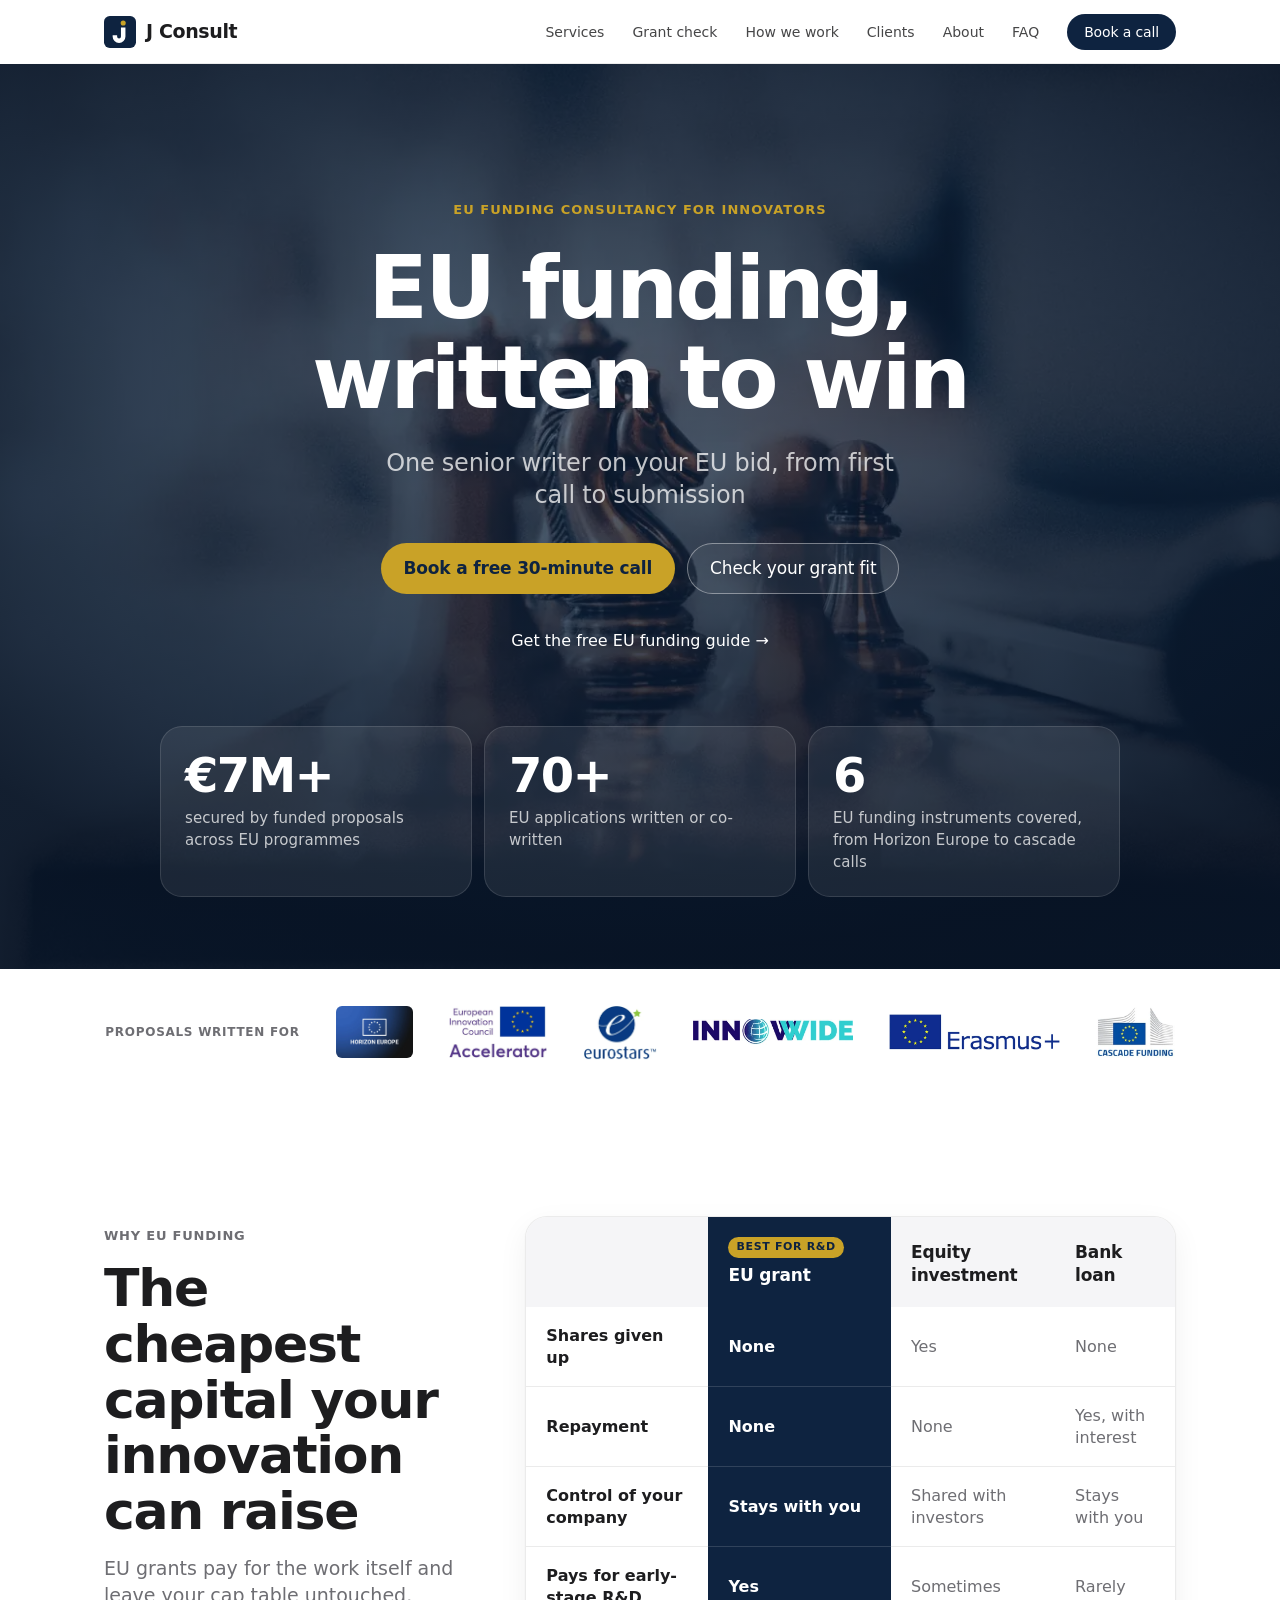
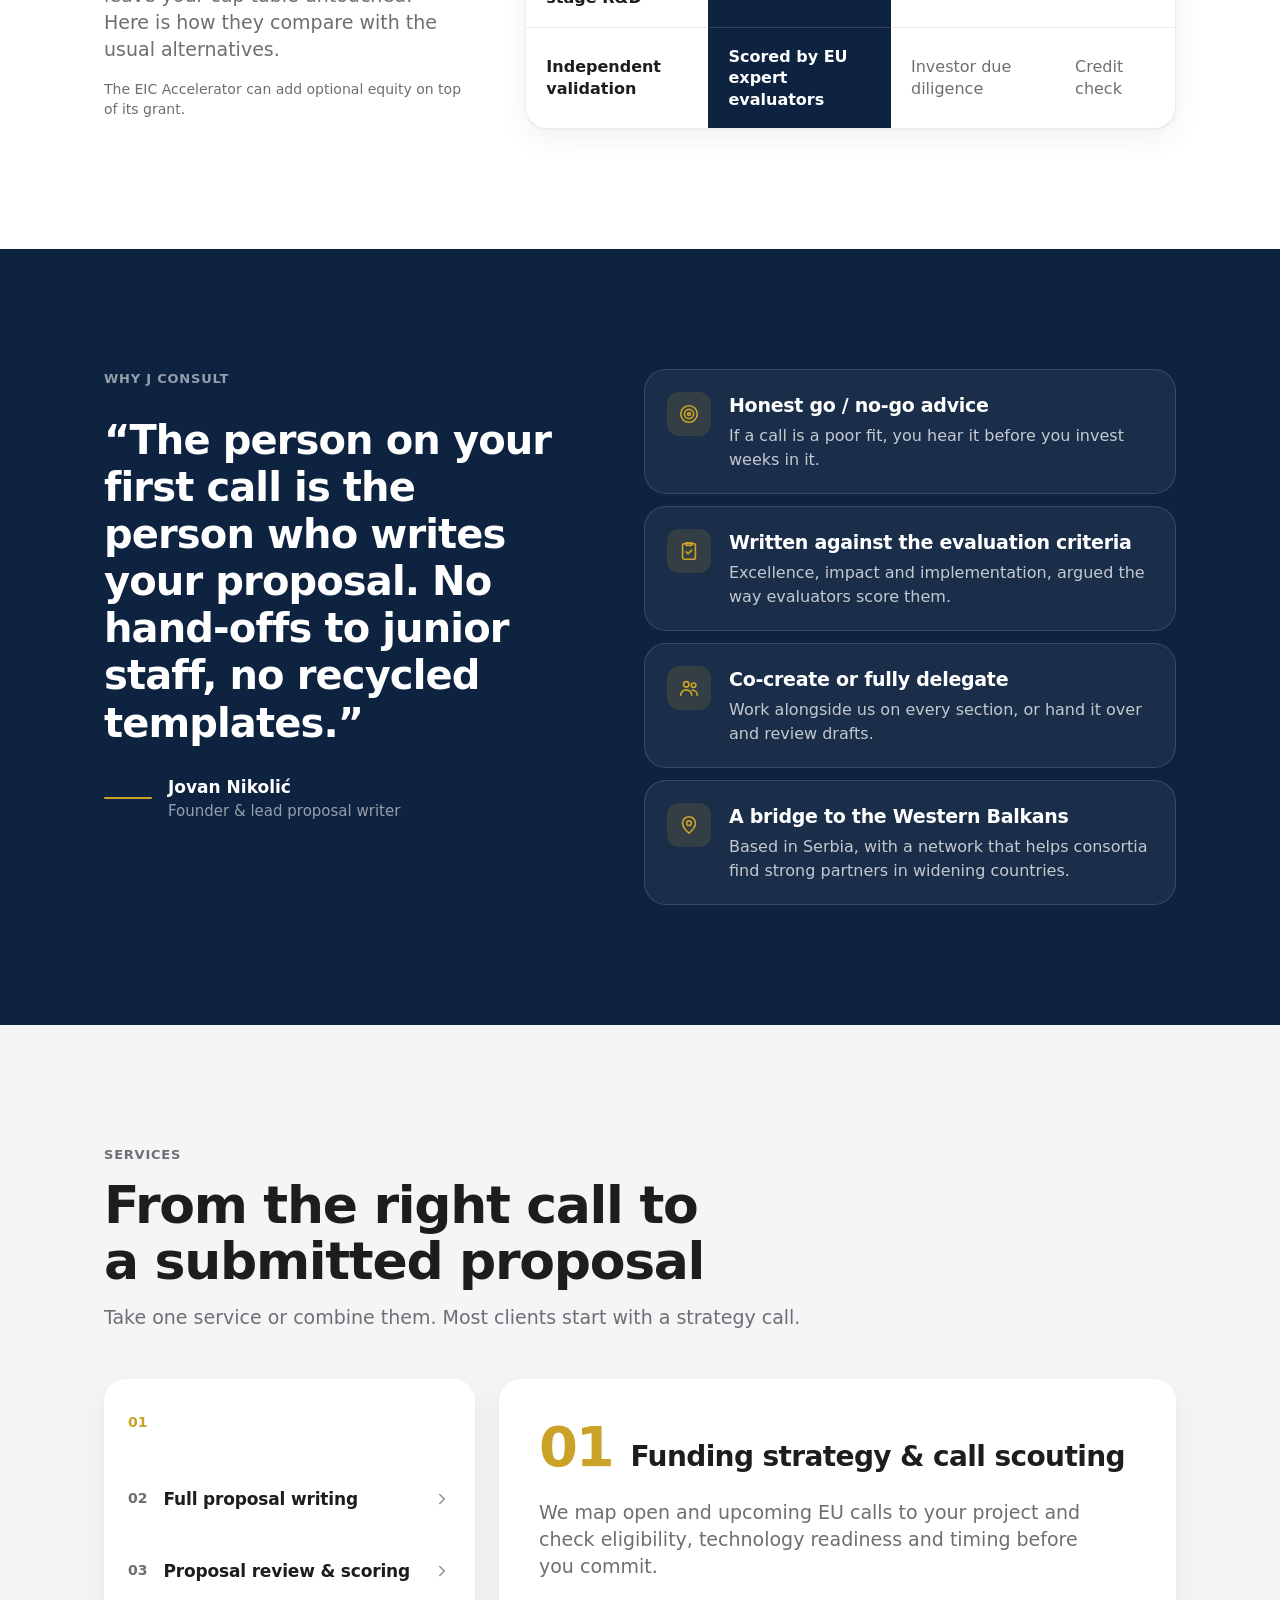
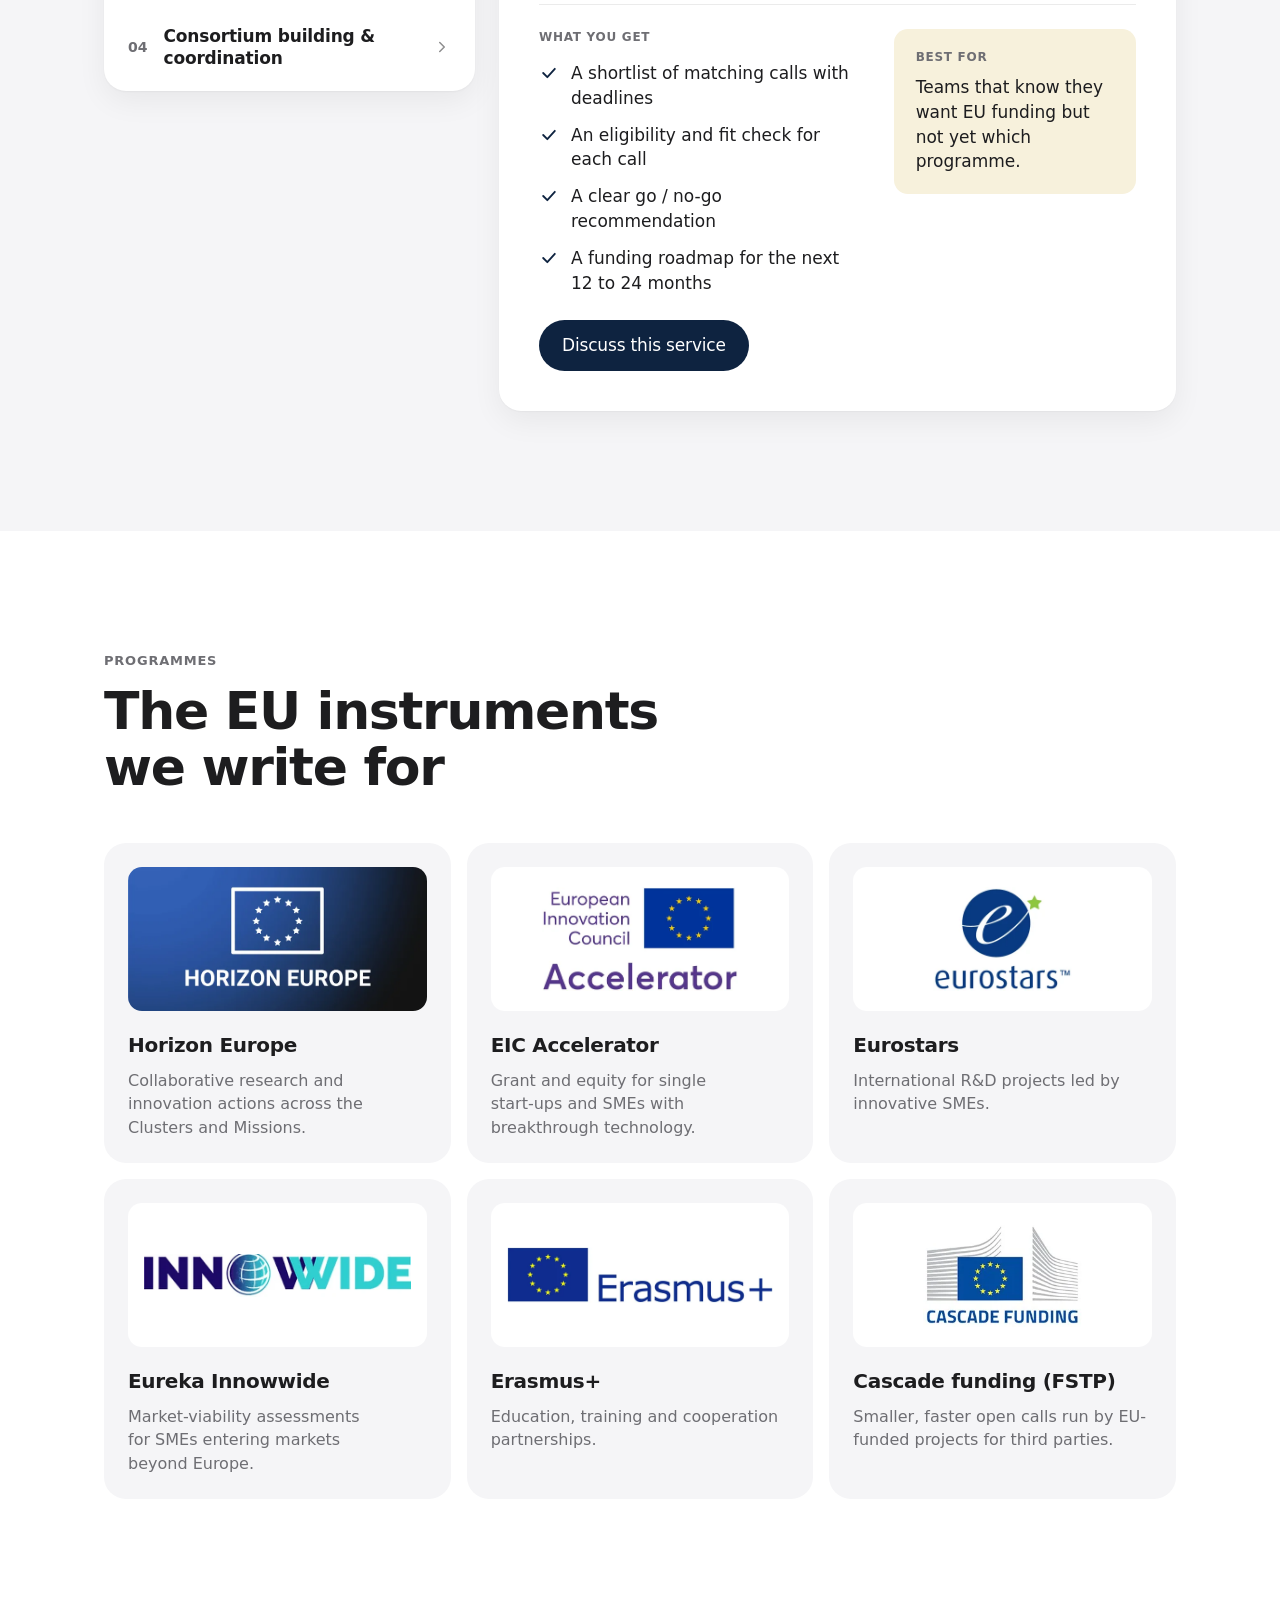
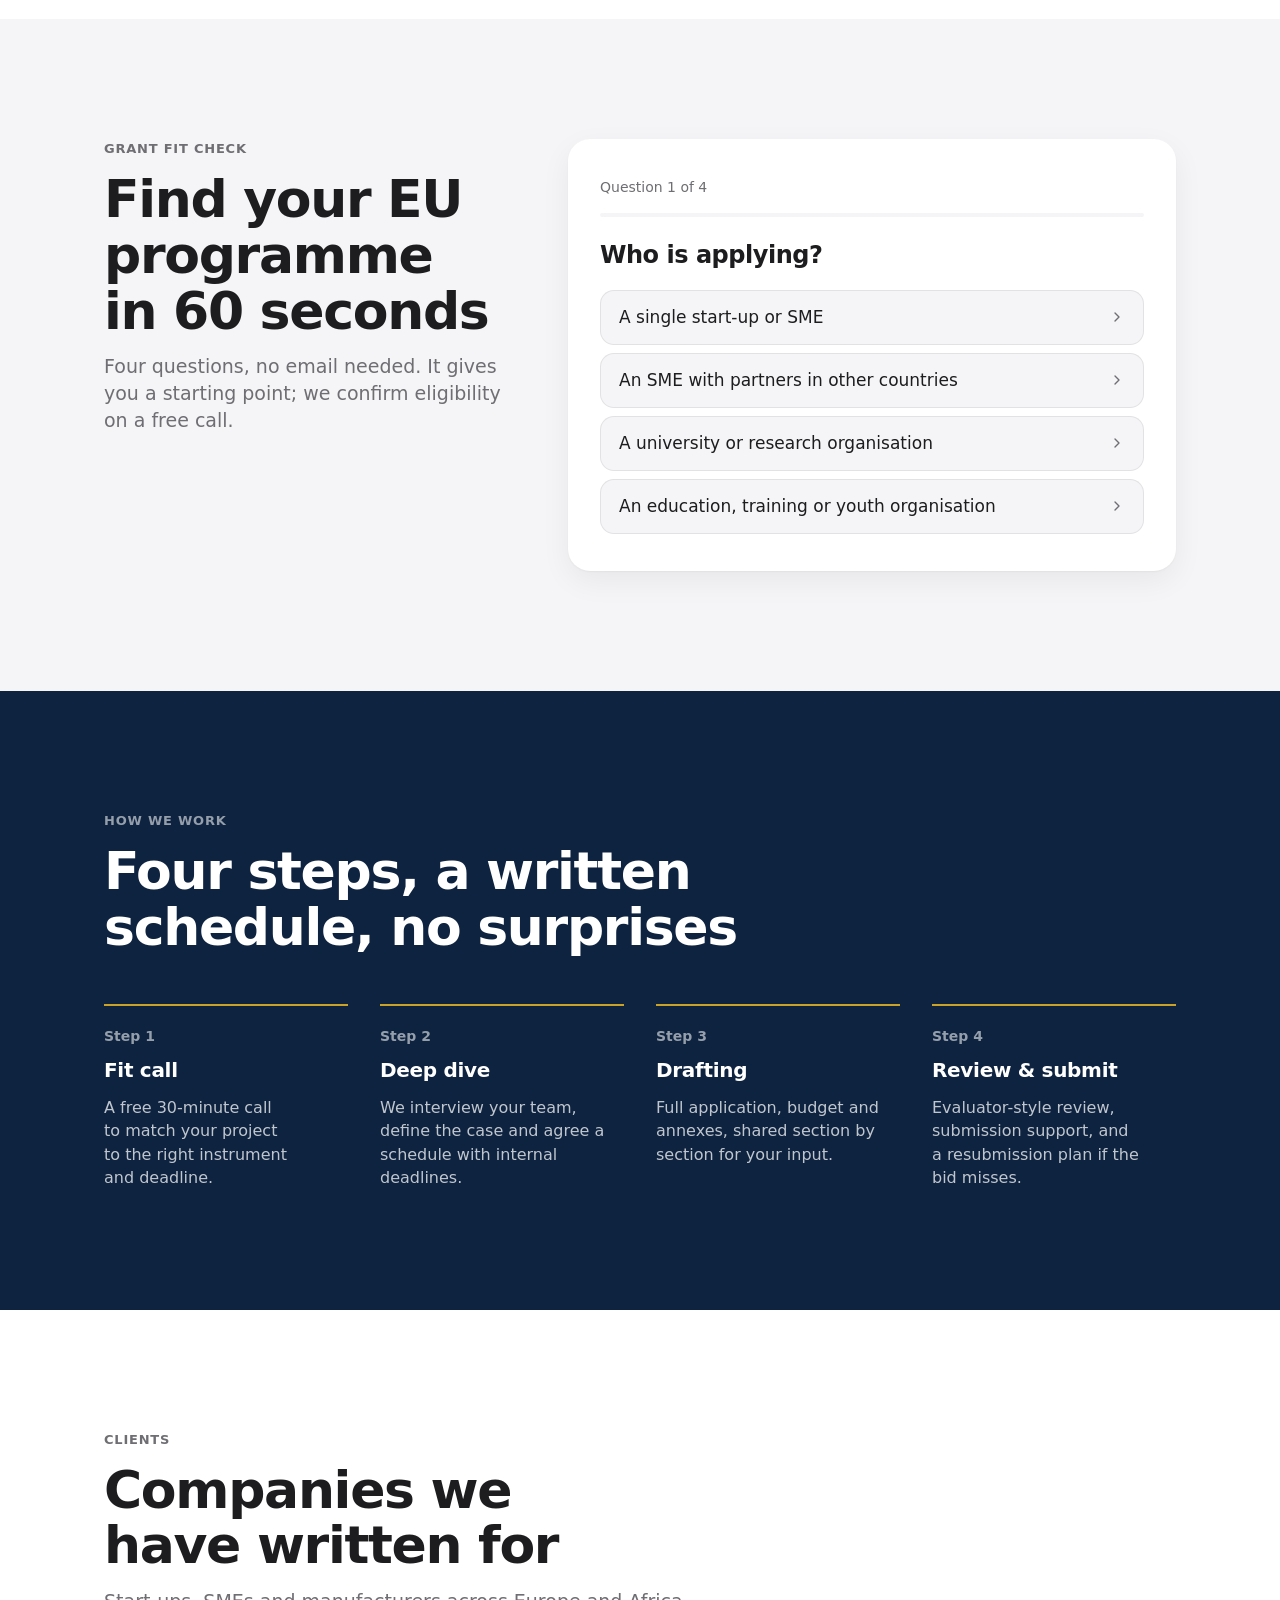
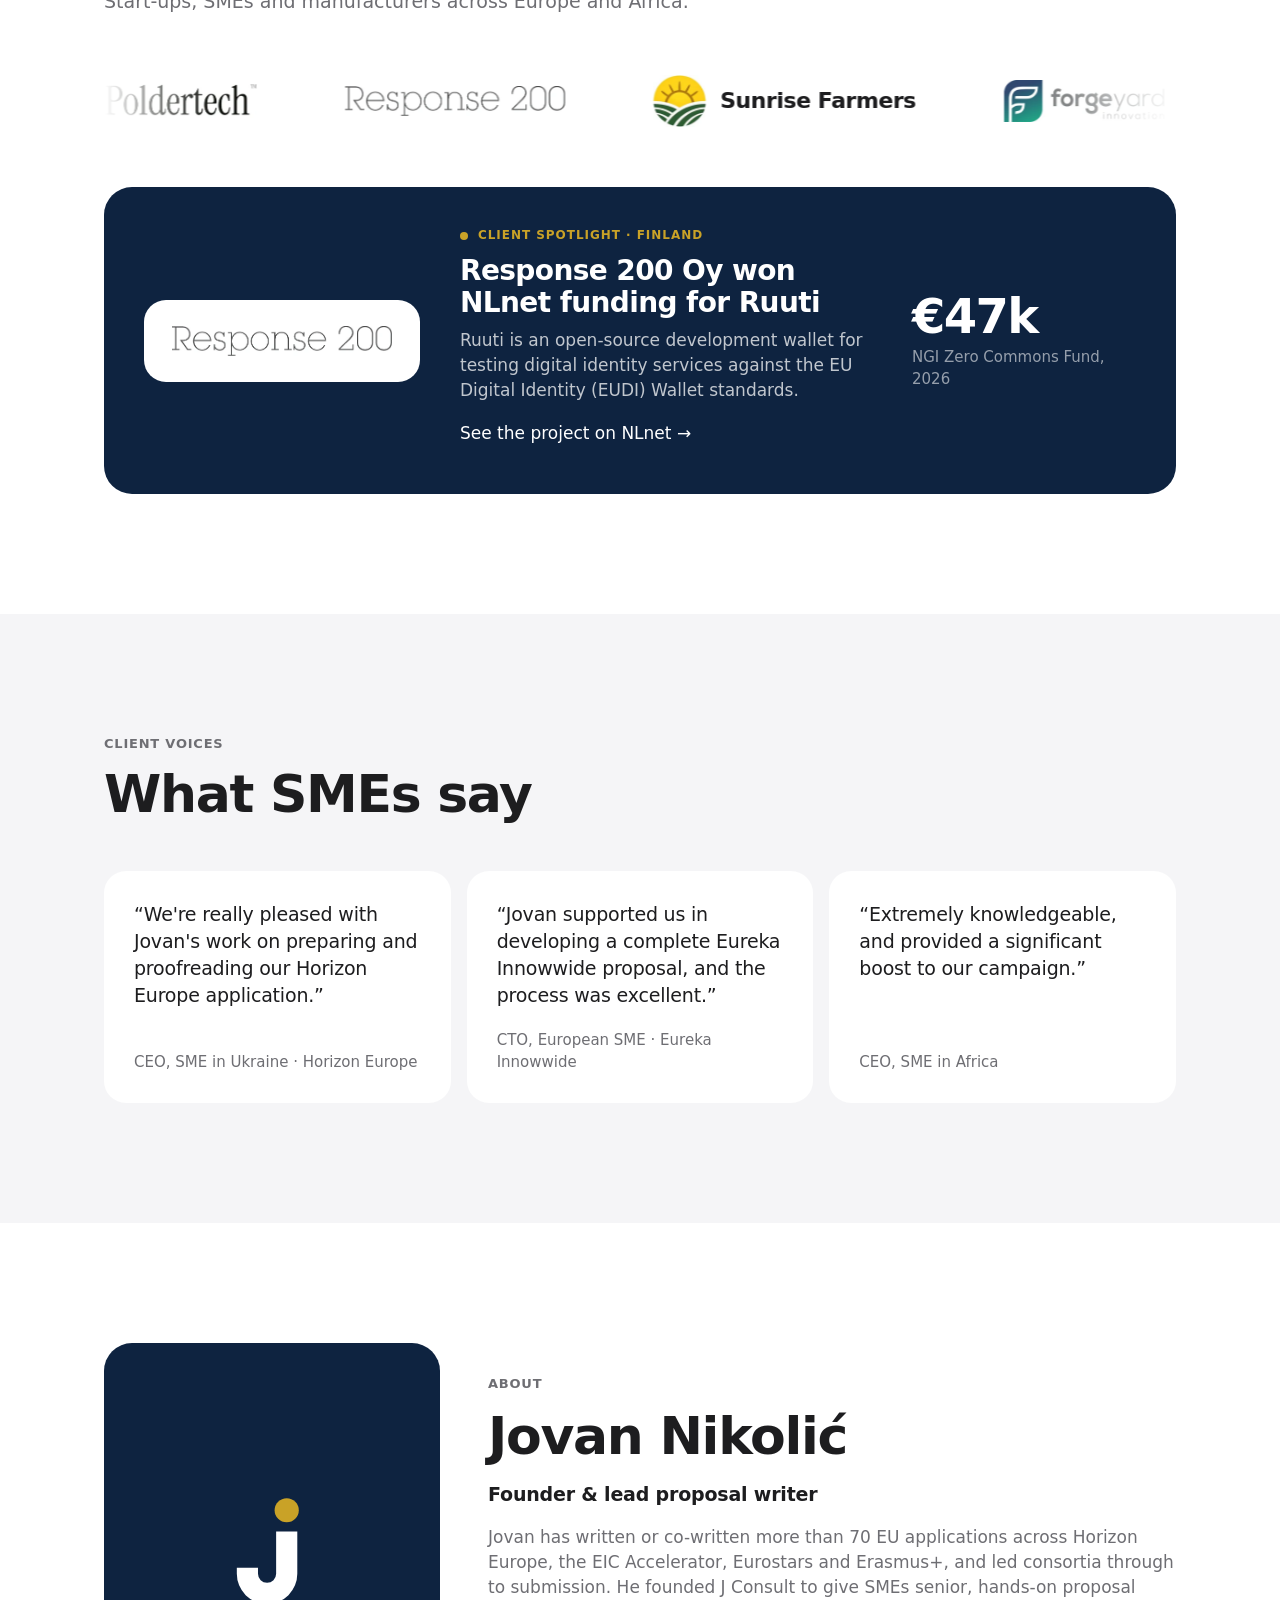
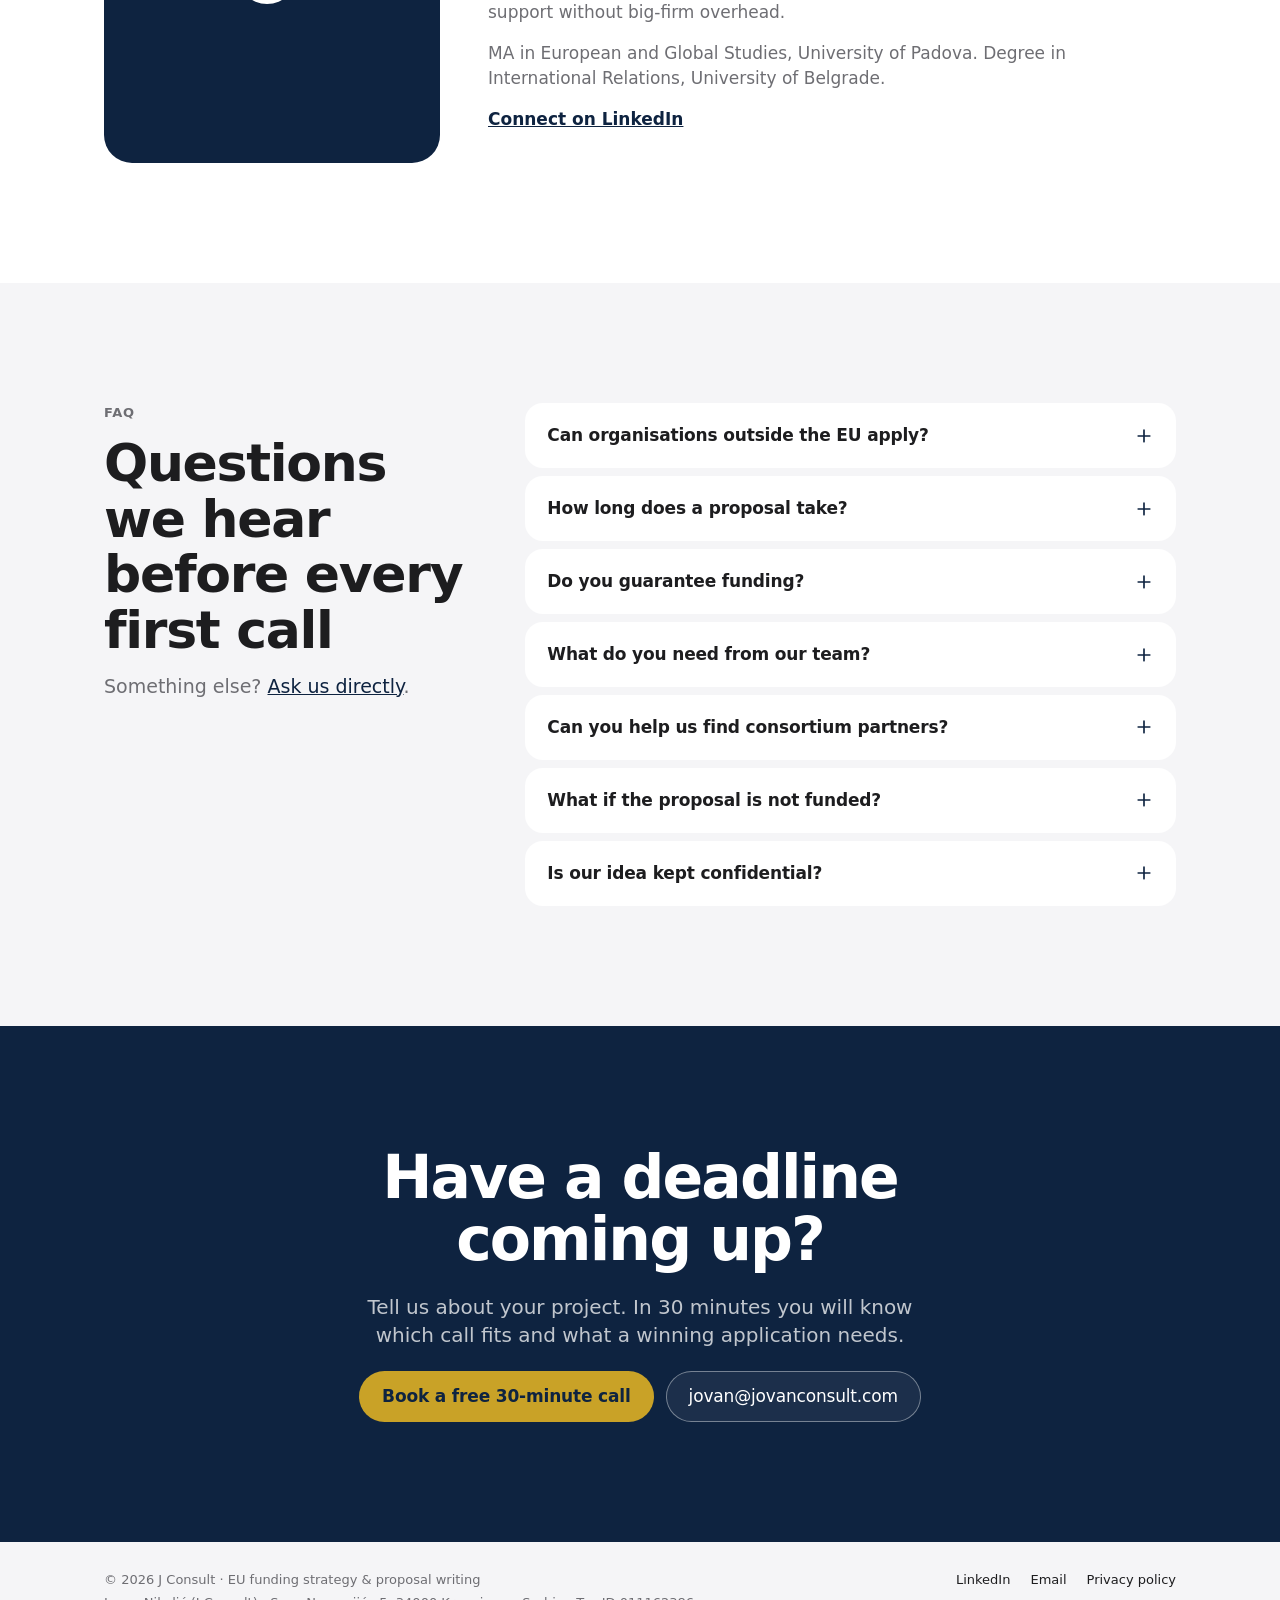
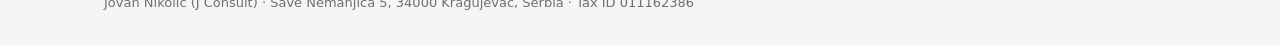
==== commit 8047d260: "Remove full stops from headlines Co-Authored-By: Claude Opus 5.5 <noreply@anthropic.com> Claude-Sess" ====
--- a/index.html
+++ b/index.html
@@ -1,8 +1,8 @@
 <!doctype html>
-<html lang="en" class="no-js">
+<html lang="en">
 <head>
 <meta charset="utf-8">
-<meta name="viewport" content="width=device-width, initial-scale=1, viewport-fit=cover">
+<meta name="viewport" content="width=device-width, initial-scale=1">
 <title>J Consult · EU funding strategy &amp; proposal writing</title>
 <meta name="description" content="Senior EU proposal writing for SMEs, start-ups and research consortia: Horizon Europe, EIC Accelerator, Eurostars, Erasmus+ and cascade funding.">
 <link rel="canonical" href="https://jovanconsult.com/">
@@ -15,8 +15,10 @@
 <meta name="twitter:card" content="summary_large_image">
 <link rel="icon" href="favicon.svg" type="image/svg+xml">
 <link rel="preload" as="image" type="image/webp" href="assets/img/hero-1400.webp" imagesrcset="assets/img/hero-800.webp 800w, assets/img/hero-1400.webp 1400w, assets/img/hero-2200.webp 2200w" imagesizes="100vw" fetchpriority="high">
-<link rel="stylesheet" href="assets/css/style.css?v=2">
-<script src="assets/js/main.js?v=2" defer></script>
+<link rel="preload" as="font" type="font/woff2" href="assets/fonts/hanken-grotesk-latin-400-normal.woff2" crossorigin>
+<link rel="preload" as="font" type="font/woff2" href="assets/fonts/hanken-grotesk-latin-700-normal.woff2" crossorigin>
+<link rel="stylesheet" href="assets/css/style.css?v=1">
+<script src="assets/js/main.js?v=1" defer></script>
 </head>
 <body class="has-mbar">
 <a class="skip" href="#main">Skip to content</a>
@@ -65,8 +67,8 @@
   <div class="hero-inner">
     <div class="hero-copy">
       <div class="eyebrow">EU funding consultancy for innovators</div>
-      <h1>EU funding, written to win.</h1>
-      <p class="hero-sub">One senior writer on your EU bid, from first call to submission.</p>
+      <h1>EU funding, written to win</h1>
+      <p class="hero-sub">One senior writer on your EU bid, from first call to submission</p>
       <div class="actions">
         <a class="btn btn-gold" href="https://calendly.com/jovan-jovanconsult/30">Book a free 30-minute call</a>
         <a class="btn btn-line-light" href="#checker">Check your grant fit</a>
@@ -99,7 +101,7 @@
   <div class="wrap why">
     <div class="why-copy">
       <div class="eyebrow">Why EU funding</div>
-      <h2 class="h2">The cheapest capital your innovation can raise.</h2>
+      <h2 class="h2">The cheapest capital your innovation can raise</h2>
       <p class="lead">EU grants pay for the work itself and leave your cap table untouched. Here is how they compare with the usual alternatives.</p>
       <p class="lead small">The EIC Accelerator can add optional equity on top of its grant.</p>
       <div class="swipe">Swipe the table to compare →</div>
@@ -148,12 +150,11 @@
   <div class="wrap stack">
     <div class="head">
       <div class="eyebrow">Services</div>
-      <h2 class="h2">From the right call to a submitted proposal.</h2>
+      <h2 class="h2">From the right call to a submitted proposal</h2>
       <p class="lead">Take one service or combine them. Most clients start with a strategy call.</p>
     </div>
     <div class="svc">
       <div class="svc-tabs" role="tablist" aria-label="Services" aria-orientation="vertical">
-        <span class="svc-glider" aria-hidden="true"></span>
         <button type="button" class="svc-tab" role="tab" id="tab-1" aria-controls="panel-1" aria-selected="true"><span class="n">01</span><span class="t">Funding strategy &amp; call scouting</span><svg width="18" height="18" viewBox="0 0 24 24" fill="none" stroke="currentColor" stroke-width="2" stroke-linecap="round" stroke-linejoin="round" aria-hidden="true"><path d="M9 6l6 6-6 6"/></svg></button>
         <button type="button" class="svc-tab" role="tab" id="tab-2" aria-controls="panel-2" aria-selected="false" tabindex="-1"><span class="n">02</span><span class="t">Full proposal writing</span><svg width="18" height="18" viewBox="0 0 24 24" fill="none" stroke="currentColor" stroke-width="2" stroke-linecap="round" stroke-linejoin="round" aria-hidden="true"><path d="M9 6l6 6-6 6"/></svg></button>
         <button type="button" class="svc-tab" role="tab" id="tab-3" aria-controls="panel-3" aria-selected="false" tabindex="-1"><span class="n">03</span><span class="t">Proposal review &amp; scoring</span><svg width="18" height="18" viewBox="0 0 24 24" fill="none" stroke="currentColor" stroke-width="2" stroke-linecap="round" stroke-linejoin="round" aria-hidden="true"><path d="M9 6l6 6-6 6"/></svg></button>
@@ -236,7 +237,7 @@
   <div class="wrap stack">
     <div class="head">
       <div class="eyebrow">Programmes</div>
-      <h2 class="h2">The EU instruments we write for.</h2>
+      <h2 class="h2">The EU instruments we write for</h2>
     </div>
     <div class="prog-grid">
       <div class="prog lift"><div class="prog-logo cover"><img src="assets/img/horizon-europe.webp" width="720" height="488" alt="Horizon Europe logo" loading="lazy" decoding="async"></div><h3>Horizon Europe</h3><p>Collaborative research and innovation actions across the Clusters and Missions.</p></div>
@@ -254,7 +255,7 @@
   <div class="wrap checker">
     <div class="checker-copy">
       <div class="eyebrow">Grant fit check</div>
-      <h2 class="h2">Find your EU programme in 60 seconds.</h2>
+      <h2 class="h2">Find your EU programme in 60 seconds</h2>
       <p class="lead">Four questions, no email needed. It gives you a starting point; we confirm eligibility on a free call.</p>
     </div>
     <div class="quiz" id="quiz" aria-live="polite">
@@ -268,7 +269,7 @@
   <div class="wrap stack">
     <div class="head">
       <div class="eyebrow">How we work</div>
-      <h2 class="h2">Four steps, a written schedule, no surprises.</h2>
+      <h2 class="h2">Four steps, a written schedule, no surprises</h2>
     </div>
     <ol class="steps">
       <li><div class="n">Step 1</div><h3>Fit call</h3><p>A free 30-minute call to match your project to the right instrument and deadline.</p></li>
@@ -284,7 +285,7 @@
   <div class="wrap stack">
     <div class="head">
       <div class="eyebrow">Clients</div>
-      <h2 class="h2">Companies we have written for.</h2>
+      <h2 class="h2">Companies we have written for</h2>
       <p class="lead">Start-ups, SMEs and manufacturers across Europe and Africa.</p>
     </div>
     <p class="sr-only">Clients include Poldertech, Response 200 Oy, Sunrise Farmers and Forgeyard Innovation.</p>
@@ -312,7 +313,7 @@
       <div class="spot-logo"><img src="assets/img/response200.webp" width="220" height="30" alt="Response 200 Oy logo" loading="lazy"></div>
       <div class="spot-body">
         <div class="spot-tag">Client spotlight · Finland</div>
-        <h3>Response 200 Oy won NLnet funding for Ruuti.</h3>
+        <h3>Response 200 Oy won NLnet funding for Ruuti</h3>
         <p>Ruuti is an open-source development wallet for testing digital identity services against the EU Digital Identity (EUDI) Wallet standards.</p>
         <a href="https://nlnet.nl/project/Ruuti/" rel="noopener">See the project on NLnet →</a>
       </div>
@@ -326,7 +327,7 @@
   <div class="wrap stack">
     <div class="head">
       <div class="eyebrow">Client voices</div>
-      <h2 class="h2">What SMEs say.</h2>
+      <h2 class="h2">What SMEs say</h2>
     </div>
     <div class="voices">
       <figure class="voice lift"><blockquote>“We're really pleased with Jovan's work on preparing and proofreading our Horizon Europe application.”</blockquote><figcaption>CEO, SME in Ukraine · Horizon Europe</figcaption></figure>
@@ -360,17 +361,17 @@
   <div class="wrap faq">
     <div class="faq-copy">
       <div class="eyebrow">FAQ</div>
-      <h2 class="h2">Questions we hear before every first call.</h2>
+      <h2 class="h2">Questions we hear before every first call</h2>
       <p class="lead">Something else? <a href="mailto:jovan@jovanconsult.com">Ask us directly</a>.</p>
     </div>
     <div class="faq-list">
-      <details><summary>Can organisations outside the EU apply?<svg width="20" height="20" viewBox="0 0 24 24" fill="none" stroke="#0E2340" stroke-width="2" stroke-linecap="round" aria-hidden="true"><path d="M12 5v14M5 12h14"/></svg></summary><div class="faq-body"><p>Often, yes. Horizon Europe is open to EU member states and associated countries, including Serbia, Ukraine, Norway and the United Kingdom. Eurostars and Innowwide follow Eureka membership. Eligibility differs by programme and call, so we check it on the first call.</p></div></details>
-      <details><summary>How long does a proposal take?<svg width="20" height="20" viewBox="0 0 24 24" fill="none" stroke="#0E2340" stroke-width="2" stroke-linecap="round" aria-hidden="true"><path d="M12 5v14M5 12h14"/></svg></summary><div class="faq-body"><p>Plan for around eight weeks for a consortium proposal and three to four weeks for a single-company bid. Shorter is possible if your technical material is ready, and we will tell you honestly if a deadline is too tight.</p></div></details>
-      <details><summary>Do you guarantee funding?<svg width="20" height="20" viewBox="0 0 24 24" fill="none" stroke="#0E2340" stroke-width="2" stroke-linecap="round" aria-hidden="true"><path d="M12 5v14M5 12h14"/></svg></summary><div class="faq-body"><p>No one honestly can. EU calls are competitive and scored by independent experts. We write to maximise your score against the evaluation criteria, and we tell you when a call is not worth your time.</p></div></details>
-      <details><summary>What do you need from our team?<svg width="20" height="20" viewBox="0 0 24 24" fill="none" stroke="#0E2340" stroke-width="2" stroke-linecap="round" aria-hidden="true"><path d="M12 5v14M5 12h14"/></svg></summary><div class="faq-body"><p>Your technical background, team details and budget figures, plus time for two or three interviews and draft reviews. If you prefer to co-write, we work section by section in a shared document.</p></div></details>
-      <details><summary>Can you help us find consortium partners?<svg width="20" height="20" viewBox="0 0 24 24" fill="none" stroke="#0E2340" stroke-width="2" stroke-linecap="round" aria-hidden="true"><path d="M12 5v14M5 12h14"/></svg></summary><div class="faq-body"><p>Yes. We help define the roles your consortium needs and find partners to fill them, including organisations in the Western Balkans and other widening countries.</p></div></details>
-      <details><summary>What if the proposal is not funded?<svg width="20" height="20" viewBox="0 0 24 24" fill="none" stroke="#0E2340" stroke-width="2" stroke-linecap="round" aria-hidden="true"><path d="M12 5v14M5 12h14"/></svg></summary><div class="faq-body"><p>We go through the evaluators' feedback with you and plan a stronger resubmission where the call allows it.</p></div></details>
-      <details><summary>Is our idea kept confidential?<svg width="20" height="20" viewBox="0 0 24 24" fill="none" stroke="#0E2340" stroke-width="2" stroke-linecap="round" aria-hidden="true"><path d="M12 5v14M5 12h14"/></svg></summary><div class="faq-body"><p>Yes. We sign an NDA before you share any technical details.</p></div></details>
+      <details><summary>Can organisations outside the EU apply?<svg width="20" height="20" viewBox="0 0 24 24" fill="none" stroke="#0E2340" stroke-width="2" stroke-linecap="round" aria-hidden="true"><path d="M12 5v14M5 12h14"/></svg></summary><p>Often, yes. Horizon Europe is open to EU member states and associated countries, including Serbia, Ukraine, Norway and the United Kingdom. Eurostars and Innowwide follow Eureka membership. Eligibility differs by programme and call, so we check it on the first call.</p></details>
+      <details><summary>How long does a proposal take?<svg width="20" height="20" viewBox="0 0 24 24" fill="none" stroke="#0E2340" stroke-width="2" stroke-linecap="round" aria-hidden="true"><path d="M12 5v14M5 12h14"/></svg></summary><p>Plan for around eight weeks for a consortium proposal and three to four weeks for a single-company bid. Shorter is possible if your technical material is ready, and we will tell you honestly if a deadline is too tight.</p></details>
+      <details><summary>Do you guarantee funding?<svg width="20" height="20" viewBox="0 0 24 24" fill="none" stroke="#0E2340" stroke-width="2" stroke-linecap="round" aria-hidden="true"><path d="M12 5v14M5 12h14"/></svg></summary><p>No one honestly can. EU calls are competitive and scored by independent experts. We write to maximise your score against the evaluation criteria, and we tell you when a call is not worth your time.</p></details>
+      <details><summary>What do you need from our team?<svg width="20" height="20" viewBox="0 0 24 24" fill="none" stroke="#0E2340" stroke-width="2" stroke-linecap="round" aria-hidden="true"><path d="M12 5v14M5 12h14"/></svg></summary><p>Your technical background, team details and budget figures, plus time for two or three interviews and draft reviews. If you prefer to co-write, we work section by section in a shared document.</p></details>
+      <details><summary>Can you help us find consortium partners?<svg width="20" height="20" viewBox="0 0 24 24" fill="none" stroke="#0E2340" stroke-width="2" stroke-linecap="round" aria-hidden="true"><path d="M12 5v14M5 12h14"/></svg></summary><p>Yes. We help define the roles your consortium needs and find partners to fill them, including organisations in the Western Balkans and other widening countries.</p></details>
+      <details><summary>What if the proposal is not funded?<svg width="20" height="20" viewBox="0 0 24 24" fill="none" stroke="#0E2340" stroke-width="2" stroke-linecap="round" aria-hidden="true"><path d="M12 5v14M5 12h14"/></svg></summary><p>We go through the evaluators' feedback with you and plan a stronger resubmission where the call allows it.</p></details>
+      <details><summary>Is our idea kept confidential?<svg width="20" height="20" viewBox="0 0 24 24" fill="none" stroke="#0E2340" stroke-width="2" stroke-linecap="round" aria-hidden="true"><path d="M12 5v14M5 12h14"/></svg></summary><p>Yes. We sign an NDA before you share any technical details.</p></details>
     </div>
   </div>
 </section>
@@ -422,7 +423,7 @@
       <button type="button" class="link-btn" data-close-guide>No thanks</button>
     </form>
     <div class="sent" id="guide-sent" hidden>
-      <h3>It's on its way.</h3>
+      <h3>It's on its way</h3>
       <p>We've sent the guide to <strong id="guide-email-out"></strong>. Have a deadline in mind? A 30-minute call is the fastest way to check your fit.</p>
       <div class="actions">
         <a class="btn btn-navy" href="https://calendly.com/jovan-jovanconsult/30">Book a free call</a>
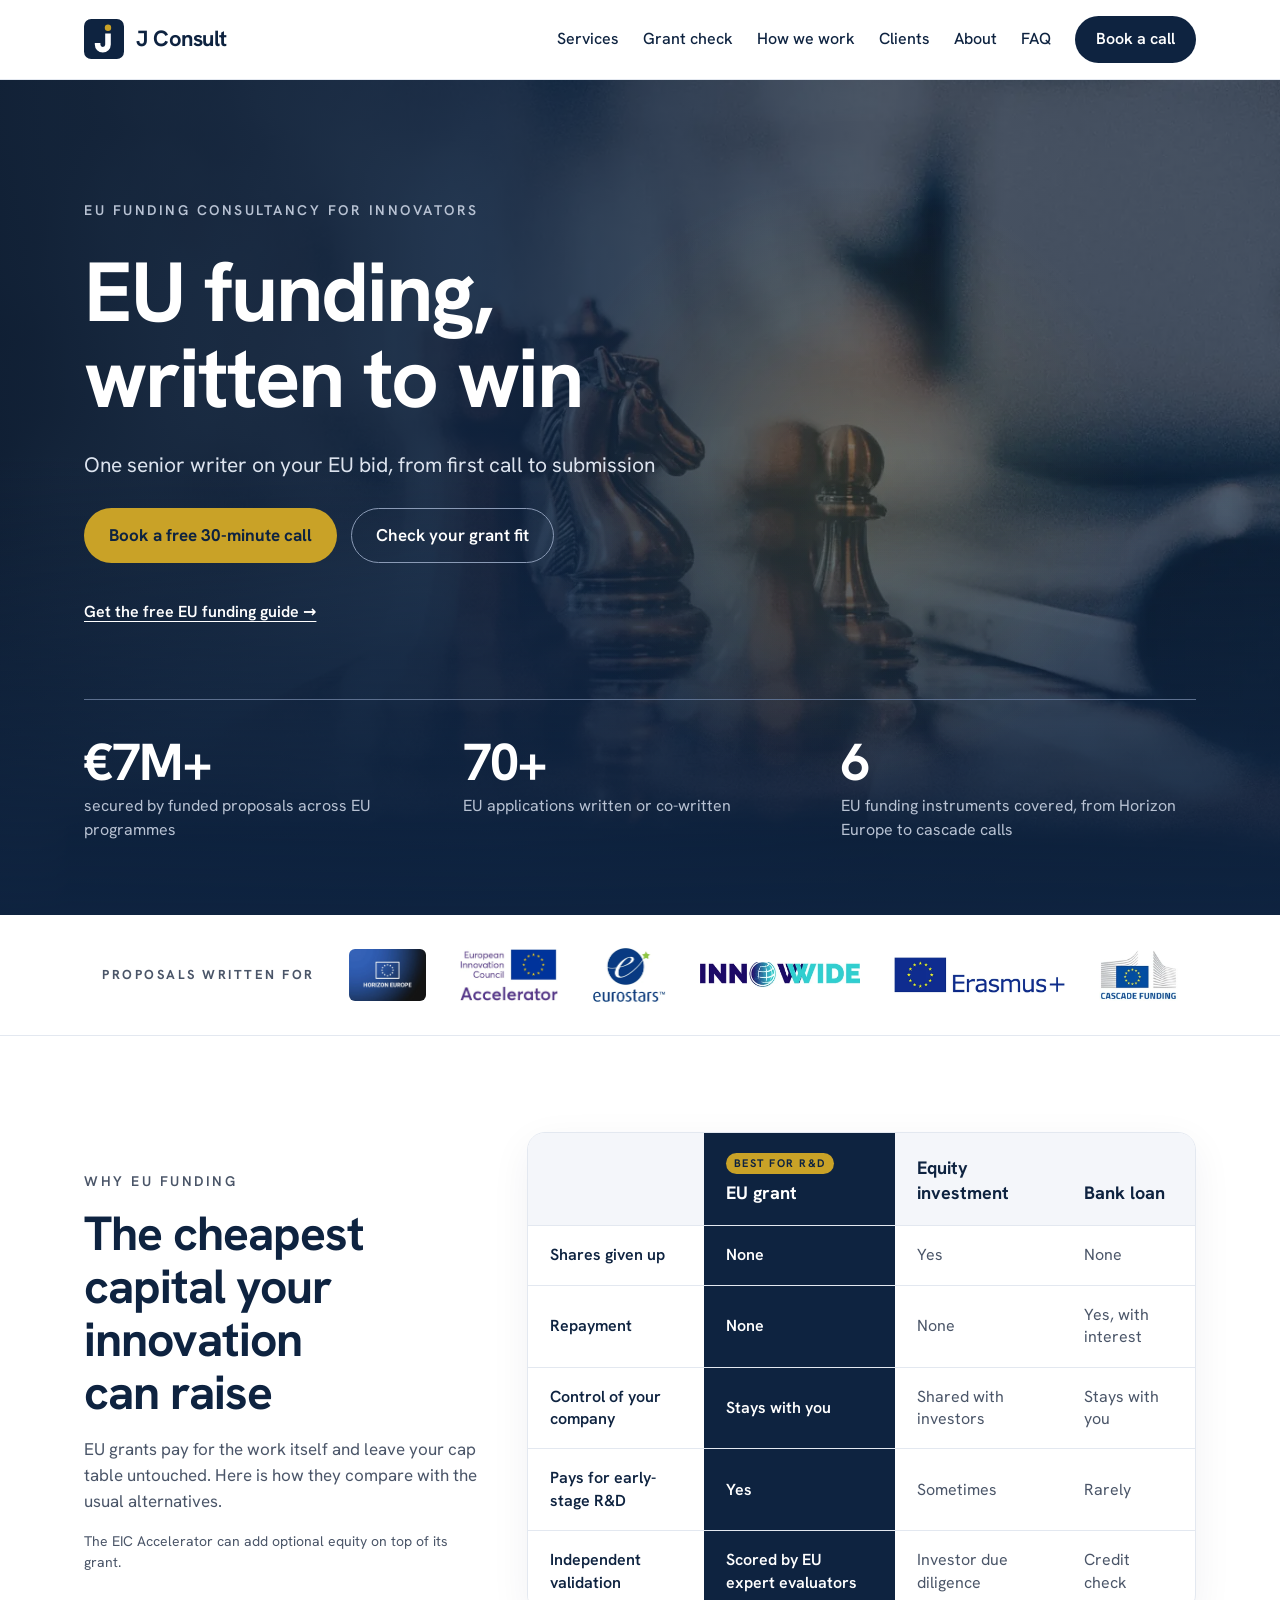
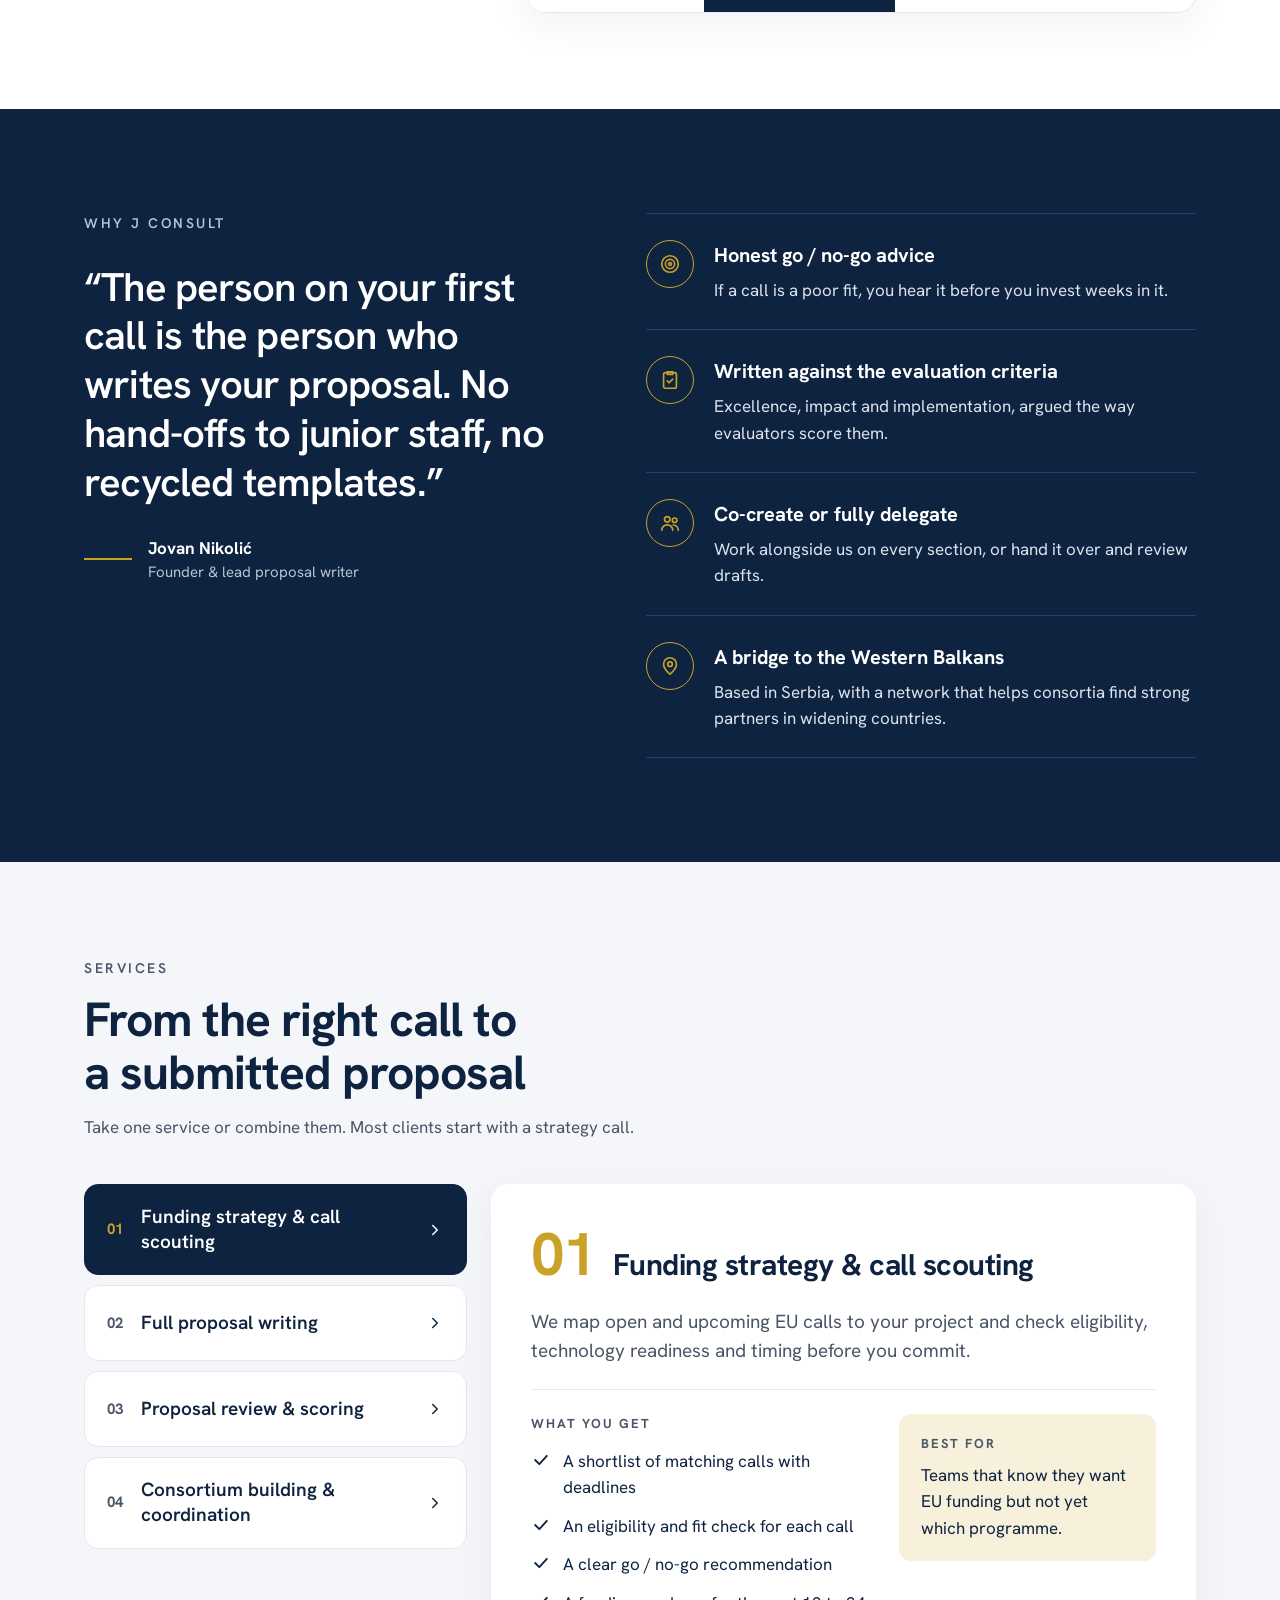
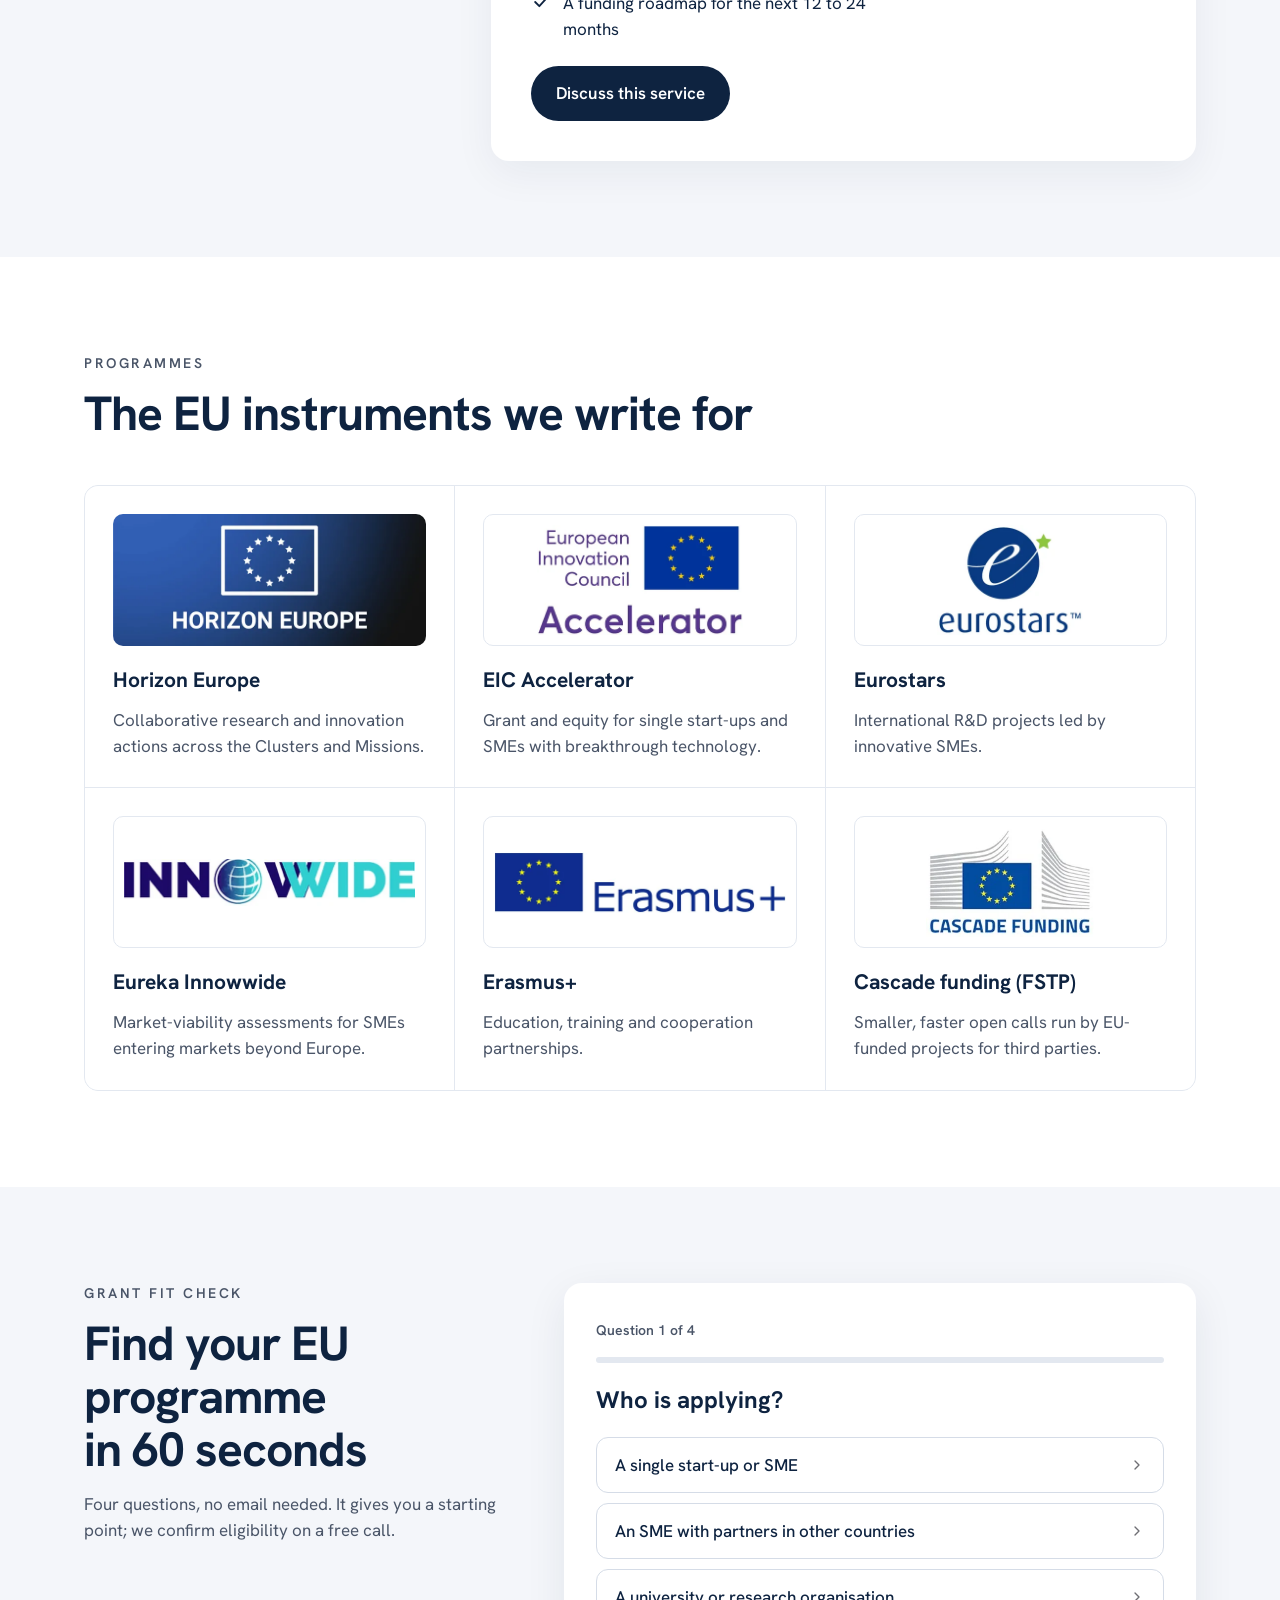
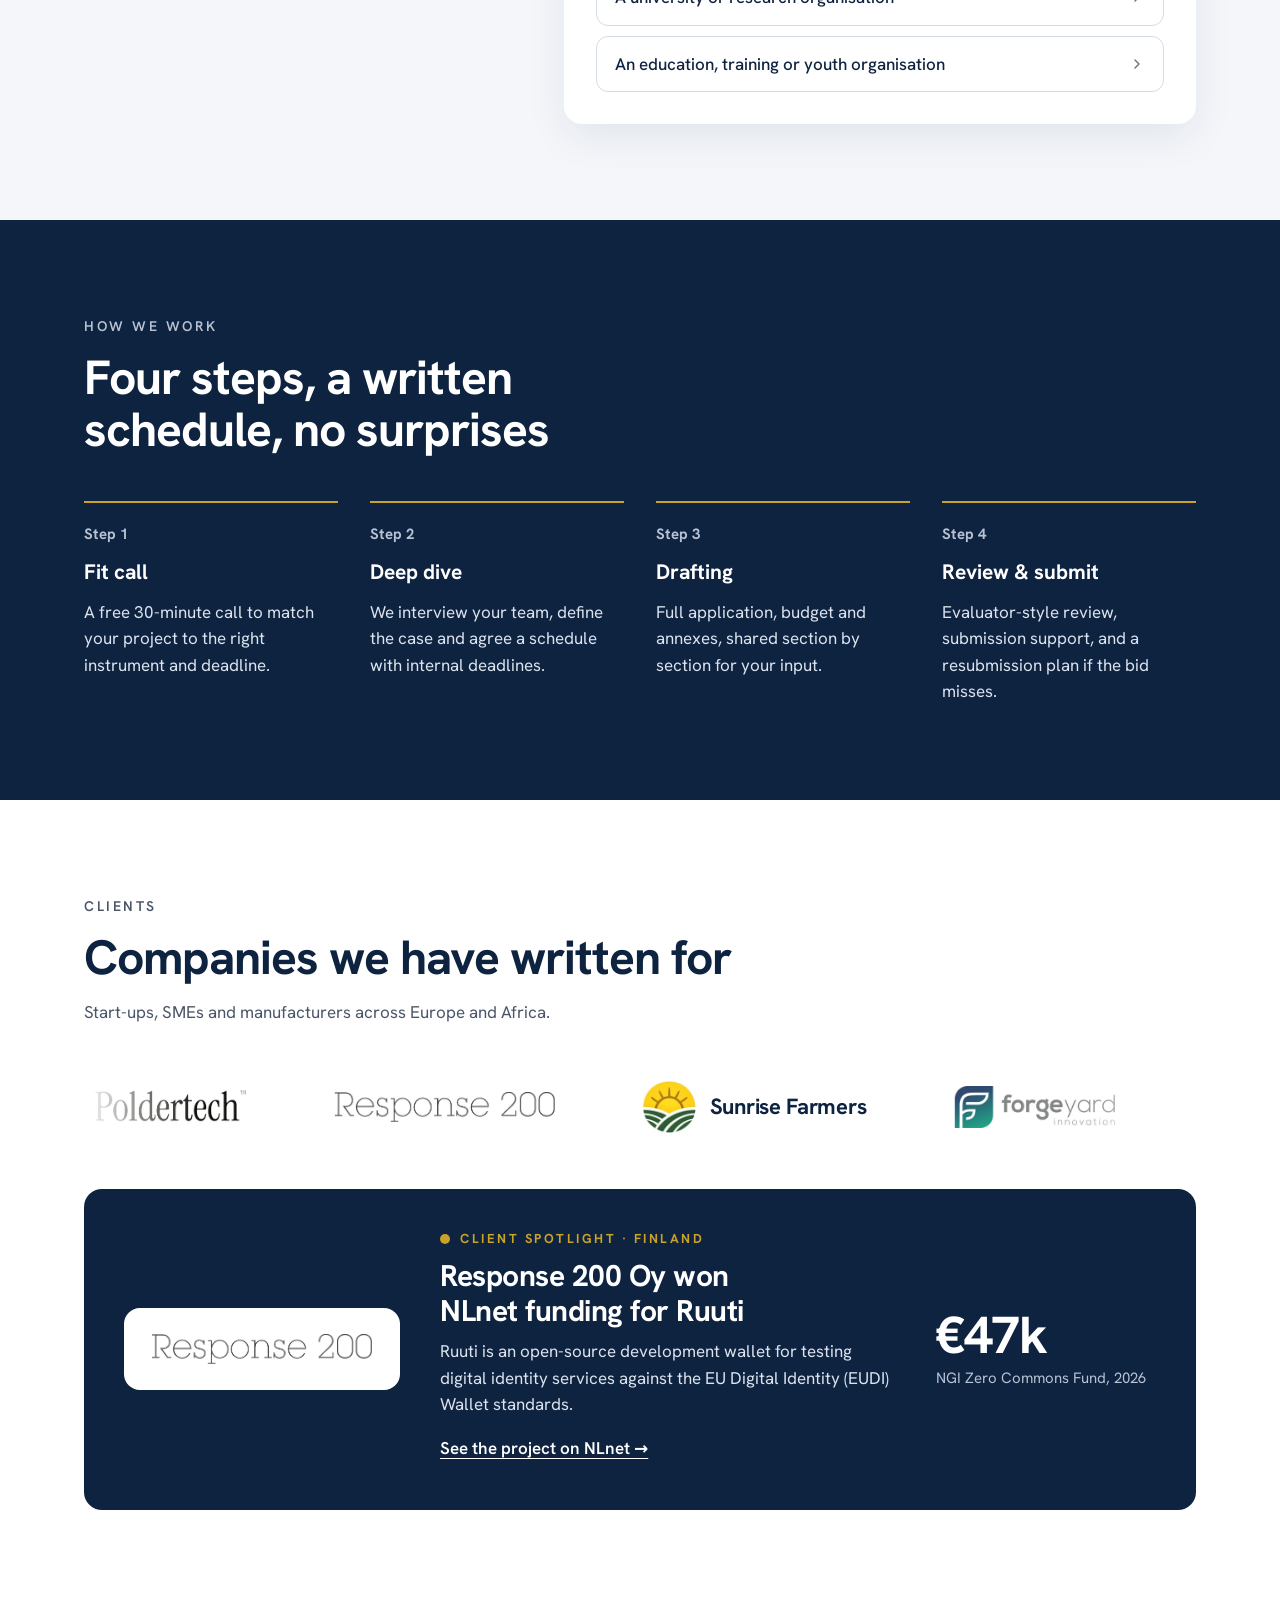
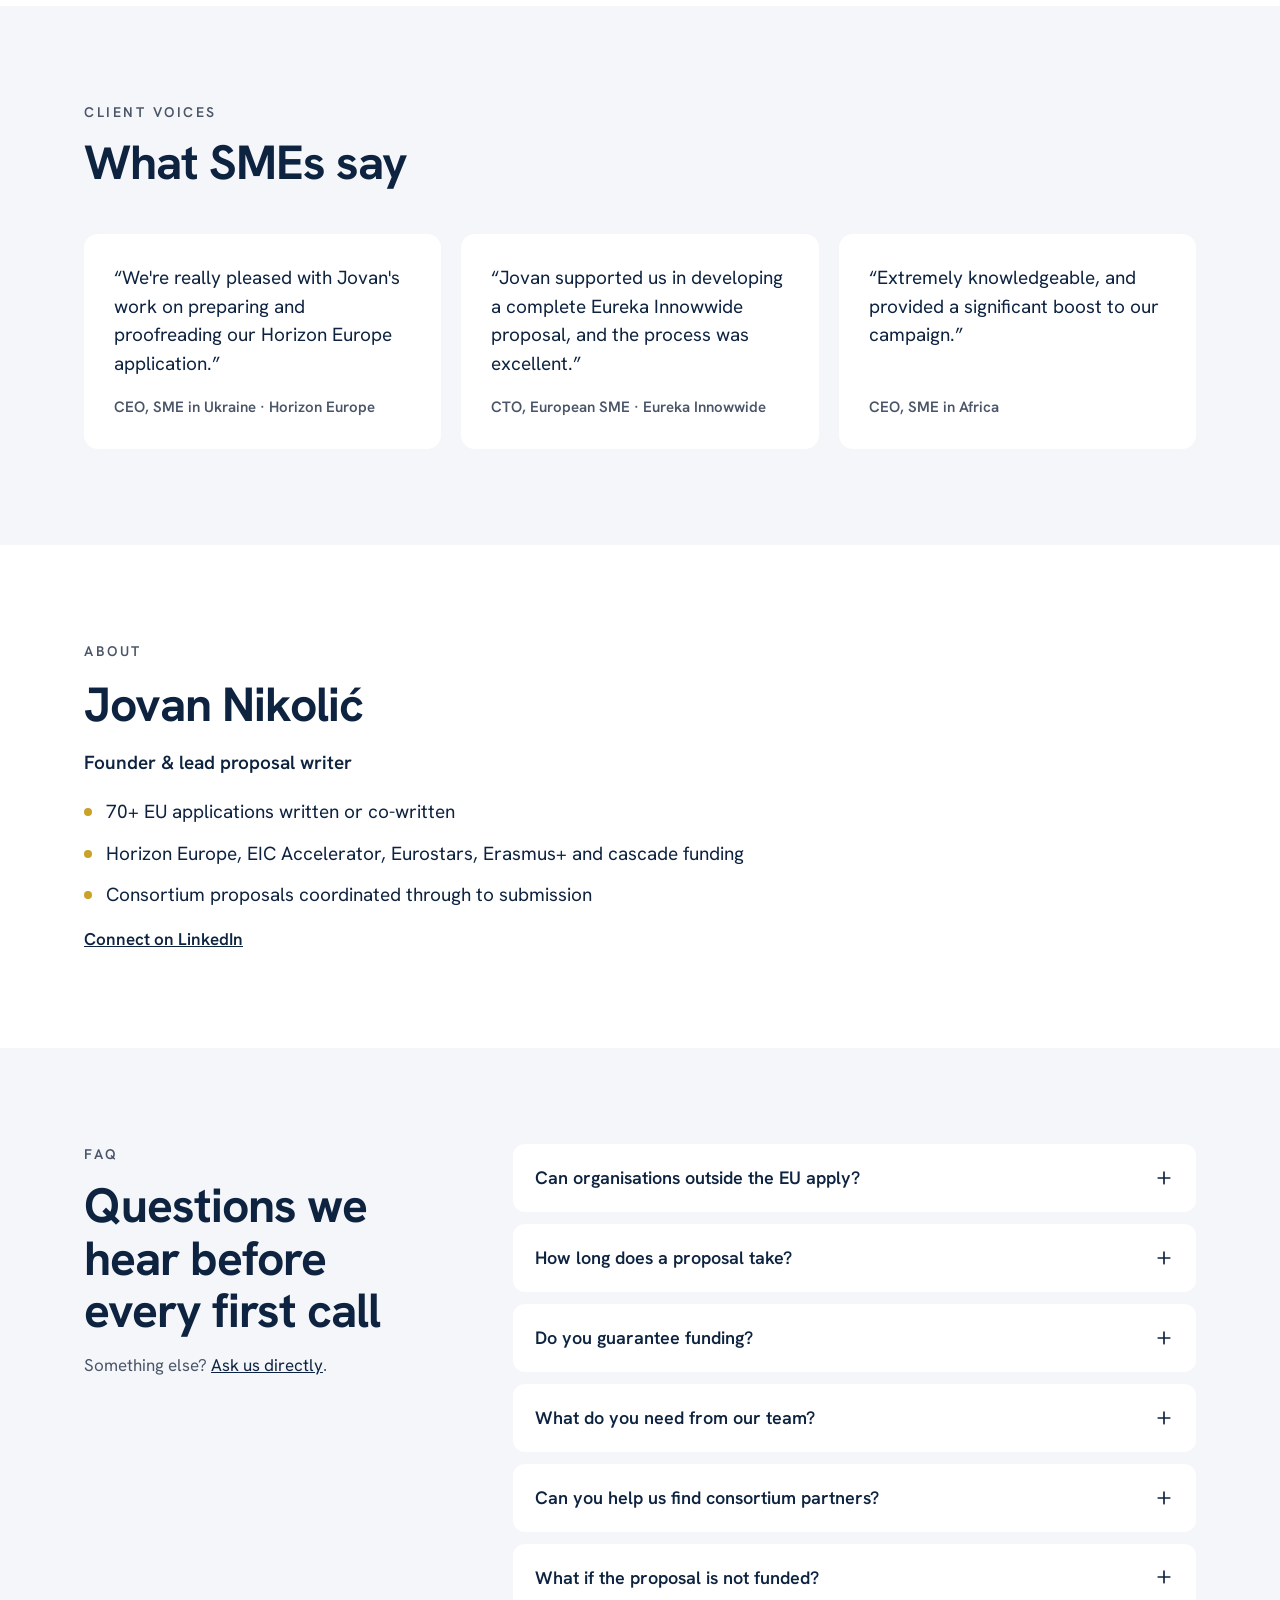
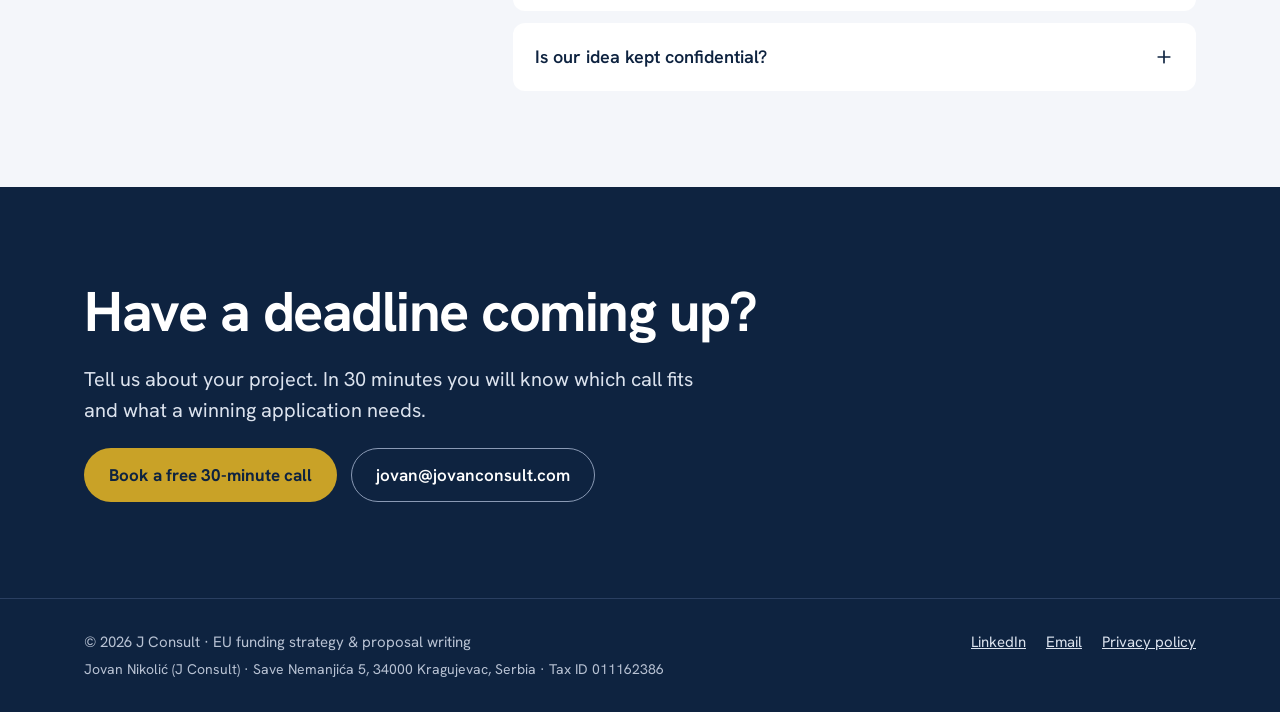
==== commit f812b5a4: "About: replace photo placeholder with a short CV list Co-Authored-By: Claude Opus 5.5 <noreply@anthr" ====
--- a/index.html
+++ b/index.html
@@ -17,8 +17,8 @@
 <link rel="preload" as="image" type="image/webp" href="assets/img/hero-1400.webp" imagesrcset="assets/img/hero-800.webp 800w, assets/img/hero-1400.webp 1400w, assets/img/hero-2200.webp 2200w" imagesizes="100vw" fetchpriority="high">
 <link rel="preload" as="font" type="font/woff2" href="assets/fonts/hanken-grotesk-latin-400-normal.woff2" crossorigin>
 <link rel="preload" as="font" type="font/woff2" href="assets/fonts/hanken-grotesk-latin-700-normal.woff2" crossorigin>
-<link rel="stylesheet" href="assets/css/style.css?v=1">
-<script src="assets/js/main.js?v=1" defer></script>
+<link rel="stylesheet" href="assets/css/style.css?v=3">
+<script src="assets/js/main.js?v=3" defer></script>
 </head>
 <body class="has-mbar">
 <a class="skip" href="#main">Skip to content</a>
@@ -340,17 +340,15 @@
 <!-- About -->
 <section id="about">
   <div class="wrap about">
-    <!-- To add your photo: save it as assets/img/jovan.webp (about 680×850 px) and replace the <svg> below with:
-         <img src="assets/img/jovan.webp" width="680" height="850" alt="Jovan Nikolić" loading="lazy"> -->
-    <div class="portrait">
-      <svg width="45%" viewBox="0 0 100 100" role="img" aria-label="J Consult mark"><path d="M53 36H67V64A20 20 0 0 1 27 64V60H41V64A6 6 0 0 0 53 64Z" fill="#fff"/><circle cx="60" cy="22" r="8" fill="#C9A227"/></svg>
-    </div>
     <div class="about-copy">
       <div class="eyebrow">About</div>
       <h2 class="h2">Jovan Nikolić</h2>
       <div class="role">Founder &amp; lead proposal writer</div>
-      <p>Jovan has written or co-written more than 70 EU applications across Horizon Europe, the EIC Accelerator, Eurostars and Erasmus+, and led consortia through to submission. He founded J Consult to give SMEs senior, hands-on proposal support without big-firm overhead.</p>
-      <p>MA in European and Global Studies, University of Padova. Degree in International Relations, University of Belgrade.</p>
+      <ul class="cv">
+        <li>70+ EU applications written or co-written</li>
+        <li>Horizon Europe, EIC Accelerator, Eurostars, Erasmus+ and cascade funding</li>
+        <li>Consortium proposals coordinated through to submission</li>
+      </ul>
       <a href="https://www.linkedin.com/in/j-nikolic/" rel="noopener" style="font-weight:600">Connect on LinkedIn</a>
     </div>
   </div>
--- a/assets/css/style.css
+++ b/assets/css/style.css
@@ -1,358 +1,320 @@
-/* J Consult — site styles (Apple-style edition)
-   Layout: generous single column, glass header over scrolling content,
-   tiles on soft grey, navy as the one brand surface, gold as the one accent. */
-
-/* ---------- Tokens ---------- */
+/* J Consult — site styles */
+
+/* ---------- Fonts (self-hosted Hanken Grotesk) ---------- */
+@font-face{font-family:"Hanken Grotesk";font-style:normal;font-weight:400;font-display:swap;src:url(../fonts/hanken-grotesk-latin-400-normal.woff2) format("woff2");unicode-range:U+0000-00FF,U+0131,U+0152-0153,U+02BB-02BC,U+02C6,U+02DA,U+02DC,U+0304,U+0308,U+0329,U+2000-206F,U+20AC,U+2122,U+2191,U+2193,U+2212,U+2215,U+FEFF,U+FFFD}
+@font-face{font-family:"Hanken Grotesk";font-style:normal;font-weight:500;font-display:swap;src:url(../fonts/hanken-grotesk-latin-500-normal.woff2) format("woff2");unicode-range:U+0000-00FF,U+0131,U+0152-0153,U+02BB-02BC,U+02C6,U+02DA,U+02DC,U+0304,U+0308,U+0329,U+2000-206F,U+20AC,U+2122,U+2191,U+2193,U+2212,U+2215,U+FEFF,U+FFFD}
+@font-face{font-family:"Hanken Grotesk";font-style:normal;font-weight:600;font-display:swap;src:url(../fonts/hanken-grotesk-latin-600-normal.woff2) format("woff2");unicode-range:U+0000-00FF,U+0131,U+0152-0153,U+02BB-02BC,U+02C6,U+02DA,U+02DC,U+0304,U+0308,U+0329,U+2000-206F,U+20AC,U+2122,U+2191,U+2193,U+2212,U+2215,U+FEFF,U+FFFD}
+@font-face{font-family:"Hanken Grotesk";font-style:normal;font-weight:700;font-display:swap;src:url(../fonts/hanken-grotesk-latin-700-normal.woff2) format("woff2");unicode-range:U+0000-00FF,U+0131,U+0152-0153,U+02BB-02BC,U+02C6,U+02DA,U+02DC,U+0304,U+0308,U+0329,U+2000-206F,U+20AC,U+2122,U+2191,U+2193,U+2212,U+2215,U+FEFF,U+FFFD}
+@font-face{font-family:"Hanken Grotesk";font-style:normal;font-weight:400;font-display:swap;src:url(../fonts/hanken-grotesk-latin-ext-400-normal.woff2) format("woff2");unicode-range:U+0100-02BA,U+02BD-02C5,U+02C7-02CC,U+02CE-02D7,U+02DD-02FF,U+0304,U+0308,U+0329,U+1D00-1DBF,U+1E00-1E9F,U+1EF2-1EFF,U+2020,U+20A0-20AB,U+20AD-20C0,U+2113,U+2C60-2C7F,U+A720-A7FF}
+@font-face{font-family:"Hanken Grotesk";font-style:normal;font-weight:500;font-display:swap;src:url(../fonts/hanken-grotesk-latin-ext-500-normal.woff2) format("woff2");unicode-range:U+0100-02BA,U+02BD-02C5,U+02C7-02CC,U+02CE-02D7,U+02DD-02FF,U+0304,U+0308,U+0329,U+1D00-1DBF,U+1E00-1E9F,U+1EF2-1EFF,U+2020,U+20A0-20AB,U+20AD-20C0,U+2113,U+2C60-2C7F,U+A720-A7FF}
+@font-face{font-family:"Hanken Grotesk";font-style:normal;font-weight:600;font-display:swap;src:url(../fonts/hanken-grotesk-latin-ext-600-normal.woff2) format("woff2");unicode-range:U+0100-02BA,U+02BD-02C5,U+02C7-02CC,U+02CE-02D7,U+02DD-02FF,U+0304,U+0308,U+0329,U+1D00-1DBF,U+1E00-1E9F,U+1EF2-1EFF,U+2020,U+20A0-20AB,U+20AD-20C0,U+2113,U+2C60-2C7F,U+A720-A7FF}
+@font-face{font-family:"Hanken Grotesk";font-style:normal;font-weight:700;font-display:swap;src:url(../fonts/hanken-grotesk-latin-ext-700-normal.woff2) format("woff2");unicode-range:U+0100-02BA,U+02BD-02C5,U+02C7-02CC,U+02CE-02D7,U+02DD-02FF,U+0304,U+0308,U+0329,U+1D00-1DBF,U+1E00-1E9F,U+1EF2-1EFF,U+2020,U+20A0-20AB,U+20AD-20C0,U+2113,U+2C60-2C7F,U+A720-A7FF}
+
+/* ---------- Tokens & base ---------- */
 :root{
-  --font:-apple-system,BlinkMacSystemFont,"SF Pro Text","SF Pro Display","Helvetica Neue","Segoe UI",Roboto,system-ui,sans-serif;
-  --bg:#ffffff;
-  --ink:#1d1d1f;
-  --muted:#6e6e73;
-  --tile:#f5f5f7;
-  --line:rgba(0,0,0,.08);
-  --navy:#0E2340;
-  --navy-2:#1B3A66;
-  --gold:#C9A227;
-  --cream:#F7F1DC;
-  --on-dark:#ffffff;
-  --on-dark-2:rgba(255,255,255,.74);
-  --on-dark-3:rgba(255,255,255,.56);
-  --hair-dark:rgba(255,255,255,.14);
-  --glass-light:rgba(255,255,255,.72);
-  --glass-dark:rgba(14,35,64,.62);
-  --shadow:0 1px 2px rgba(0,0,0,.04),0 10px 30px rgba(0,0,0,.06);
-  --shadow-lg:0 2px 8px rgba(0,0,0,.06),0 30px 80px rgba(10,26,48,.28);
-  --r-lg:28px;
-  --r:22px;
-  --r-sm:14px;
-  color-scheme:light;
+  --navy:#0E2340; --navy-2:#1B3A66; --ink:#0E2340; --muted:#4A5568;
+  --soft:#B8C2D3; --pale:#DCE3EE; --line:#E3E8F0; --line-dark:#2A3F61;
+  --bg-soft:#F4F6FA; --gold:#C9A227; --cream:#F7F1DC;
+  --ease:cubic-bezier(.2,.7,.2,1);
 }
-
-/* ---------- Base ---------- */
 *,*::before,*::after{box-sizing:border-box}
 html{scroll-behavior:smooth;-webkit-text-size-adjust:100%}
-body{margin:0;background:var(--bg);color:var(--ink);font-family:var(--font);font-optical-sizing:auto;font-size:1.0625rem;line-height:1.47;letter-spacing:0;-webkit-font-smoothing:antialiased;-moz-osx-font-smoothing:grayscale;-webkit-tap-highlight-color:transparent}
+body{margin:0;font-family:"Hanken Grotesk",system-ui,-apple-system,"Segoe UI",sans-serif;color:var(--ink);background:#fff;font-size:17px;line-height:1.55;-webkit-font-smoothing:antialiased}
 img{display:block;max-width:100%;height:auto}
-[hidden]{display:none!important}
-a{color:var(--navy)}
+a{color:var(--ink)}
 a:hover{color:var(--navy-2)}
-:focus-visible{outline:3px solid rgba(201,162,39,.6);outline-offset:2px;border-radius:6px}
-section{scroll-margin-top:72px}
+:focus-visible{outline:2px solid var(--gold);outline-offset:2px}
+section{scroll-margin-top:80px}
 h1,h2,h3{text-wrap:balance}
-p{text-wrap:pretty}
 .sr-only{position:absolute;width:1px;height:1px;padding:0;margin:-1px;overflow:hidden;clip:rect(0 0 0 0);white-space:nowrap;border:0}
-.skip{position:absolute;left:-9999px;top:8px;z-index:100;background:var(--bg);padding:10px 14px;border-radius:10px;font-weight:600}
+.skip{position:absolute;left:-9999px;top:8px;z-index:100;background:#fff;padding:10px 14px;border-radius:8px;font-weight:600}
 .skip:focus{left:8px}
 
-/* ---------- Type scale (tracking tightens as size grows, leading loosens as size shrinks) ---------- */
-.eyebrow{font-size:.8125rem;font-weight:600;letter-spacing:.06em;text-transform:uppercase;color:var(--muted)}
-.dark .eyebrow{color:var(--on-dark-3)}
-.h2{margin:0;font-size:clamp(2rem,4.4vw,3.25rem);line-height:1.07;font-weight:700;letter-spacing:-.025em}
-.lead{margin:0;color:var(--muted);font-size:1.1875rem;line-height:1.42}
-.dark .lead{color:var(--on-dark-2)}
-.small{font-size:.875rem;line-height:1.43}
-.mini{font-size:.75rem;font-weight:600;letter-spacing:.06em;text-transform:uppercase;color:var(--muted)}
-
-/* ---------- Layout ---------- */
-.wrap{max-width:70rem;margin:0 auto;padding:7.5rem 1.5rem}
-.soft{background:var(--tile)}
-.dark{background:var(--navy);color:var(--on-dark)}
-.head{display:flex;flex-direction:column;gap:.875rem;max-width:44rem}
-.stack{display:flex;flex-direction:column;gap:3rem}
-
-/* ---------- Buttons: feedback on press, not release ---------- */
-.btn{display:inline-flex;align-items:center;justify-content:center;gap:8px;min-height:44px;padding:.75rem 1.375rem;border-radius:980px;border:1px solid transparent;font:inherit;font-size:1.0625rem;font-weight:500;letter-spacing:-.01em;text-decoration:none;text-align:center;cursor:pointer;touch-action:manipulation;transition:transform .1s ease,filter .2s ease,background-color .2s ease}
-.btn:hover{filter:brightness(1.08)}
-.btn:active{transform:scale(.97)}
-.btn-gold{background:var(--gold);color:var(--navy);font-weight:600}
+/* ---------- Layout helpers ---------- */
+.wrap{max-width:1160px;margin:0 auto;padding:96px 24px}
+.soft{background:var(--bg-soft)}
+.dark{background:var(--navy);color:#fff}
+.eyebrow{font-size:14px;font-weight:600;letter-spacing:2.5px;text-transform:uppercase;color:var(--muted)}
+.dark .eyebrow{color:var(--soft)}
+.h2{margin:0;font-size:clamp(32px,4.4vw,48px);line-height:1.1;letter-spacing:-1px}
+.lead{margin:0;color:var(--muted)}
+.small{font-size:14px}
+.head{display:flex;flex-direction:column;gap:14px;max-width:720px}
+.stack{display:flex;flex-direction:column;gap:44px}
+.mini{font-size:13px;font-weight:700;letter-spacing:2px;text-transform:uppercase;color:var(--muted)}
+
+/* ---------- Buttons ---------- */
+.btn{display:inline-flex;align-items:center;justify-content:center;text-align:center;gap:8px;min-height:48px;padding:13px 24px;border-radius:999px;border:1.5px solid transparent;font:inherit;font-size:17px;font-weight:600;text-decoration:none;cursor:pointer;transition:transform .2s ease,box-shadow .2s ease,filter .2s ease,background-color .2s ease}
+.btn:hover{transform:translateY(-2px);box-shadow:0 10px 24px rgba(10,26,48,.22);filter:brightness(1.05)}
+.btn-gold{background:var(--gold);color:var(--navy);font-weight:700}
 .btn-gold:hover{color:var(--navy)}
-.btn-navy{background:var(--navy);color:var(--on-dark)}
-.btn-navy:hover{color:var(--on-dark)}
-.btn-line-light{color:var(--on-dark);border-color:rgba(255,255,255,.4);background:rgba(255,255,255,.06)}
-.btn-line-light:hover{color:var(--on-dark);background:rgba(255,255,255,.12)}
-.btn-line{color:var(--navy);border-color:rgba(14,35,64,.24);background:transparent}
-.btn-line:hover{background:rgba(14,35,64,.04)}
-.link-btn{background:none;border:0;padding:8px 0;min-height:44px;font:inherit;font-weight:500;color:inherit;text-decoration:none;cursor:pointer;touch-action:manipulation;transition:opacity .15s ease}
-.link-btn:hover{text-decoration:underline;text-underline-offset:4px}
-.link-btn:active{opacity:.6}
-
-/* ---------- Header: translucent material, content scrolls beneath ---------- */
-.site-header{position:sticky;top:env(safe-area-inset-top,0px);z-index:30;background:var(--glass-light);-webkit-backdrop-filter:saturate(180%) blur(20px);backdrop-filter:saturate(180%) blur(20px)}
-.site-header::after{content:"";position:absolute;left:0;right:0;bottom:0;height:1px;background:linear-gradient(90deg,transparent,var(--line) 15%,var(--line) 85%,transparent)}
-.bar{max-width:70rem;margin:0 auto;padding:.625rem 1.5rem;display:flex;align-items:center;justify-content:space-between;gap:16px}
-.brand{display:flex;align-items:center;gap:10px;min-height:44px;text-decoration:none;color:var(--ink);font-size:1.1875rem;font-weight:600;letter-spacing:-.02em}
-.brand svg{width:32px;height:32px}
+.btn-navy{background:var(--navy);color:#fff}
+.btn-navy:hover{color:#fff}
+.btn-line-light{color:#fff;border-color:#8A9AB5;background:transparent}
+.btn-line-light:hover{color:#fff;box-shadow:none;background:rgba(255,255,255,.06)}
+.btn-line{color:var(--ink);border-color:var(--soft);background:transparent}
+.btn-line:hover{box-shadow:none;border-color:var(--navy)}
+.link-btn{align-self:flex-start;background:none;border:0;padding:8px 0;min-height:44px;font:inherit;font-weight:600;color:inherit;text-decoration:underline;text-underline-offset:4px;cursor:pointer}
+
+/* ---------- Header ---------- */
+.site-header{position:sticky;top:0;z-index:30;background:#fff;border-bottom:1px solid var(--line)}
+.bar{max-width:1160px;margin:0 auto;padding:16px 24px;display:flex;align-items:center;justify-content:space-between;gap:16px}
+.brand{display:flex;align-items:center;gap:12px;min-height:44px;text-decoration:none;color:var(--ink);font-size:22px;font-weight:700;letter-spacing:-.5px}
 .brand:hover{color:var(--ink)}
-.nav{display:flex;flex-wrap:wrap;align-items:center;gap:4px 28px;font-size:.875rem}
-.nav a{text-decoration:none;color:rgba(29,29,31,.82);padding:10px 0;transition:color .15s ease}
-.nav a:hover{color:var(--ink)}
-.nav .btn{padding:.4375rem 1rem;min-height:36px;font-size:.875rem;color:var(--on-dark)}
-.burger{display:none;width:44px;height:44px;align-items:center;justify-content:center;border:0;border-radius:12px;background:transparent;color:var(--ink);cursor:pointer;touch-action:manipulation}
-.burger:active{transform:scale(.94)}
-.mmenu{display:none;position:absolute;left:0;right:0;top:100%;flex-direction:column;padding:.5rem 1.25rem 1.25rem;background:rgba(255,255,255,.94);-webkit-backdrop-filter:saturate(180%) blur(24px);backdrop-filter:saturate(180%) blur(24px);box-shadow:0 20px 40px rgba(0,0,0,.08);transform-origin:top center;font-size:1.25rem;font-weight:600;letter-spacing:-.015em;will-change:transform,opacity}
-.mmenu a{text-decoration:none;color:var(--ink);padding:.875rem 0;border-bottom:1px solid var(--line)}
-.mmenu a.btn{border-bottom:0;margin-top:.75rem;color:var(--on-dark)}
-.mbar{display:none;position:fixed;left:0;right:0;bottom:0;z-index:40;gap:10px;padding:12px 16px calc(12px + env(safe-area-inset-bottom,0px));background:var(--glass-dark);-webkit-backdrop-filter:saturate(180%) blur(20px);backdrop-filter:saturate(180%) blur(20px)}
-.mbar .btn{flex:1;padding:.6875rem;font-size:1rem}
+.nav{display:flex;flex-wrap:wrap;align-items:center;gap:4px 24px;font-size:16px;font-weight:500}
+.nav a{text-decoration:none;padding:10px 0}
+.nav .btn{padding:10px 20px;min-height:44px;font-size:16px}
+.burger{display:none;width:48px;height:48px;align-items:center;justify-content:center;border:1.5px solid var(--line);border-radius:12px;background:#fff;color:var(--ink);cursor:pointer}
+.mmenu{display:none;flex-direction:column;padding:8px 20px 20px;border-top:1px solid var(--line);font-size:18px;font-weight:600}
+.mmenu a{text-decoration:none;padding:14px 0;border-bottom:1px solid var(--line)}
+.mmenu a.btn{border-bottom:0;margin-top:12px;padding:14px 20px}
+.mbar{display:none;position:fixed;left:0;right:0;bottom:0;z-index:40;gap:10px;padding:12px 16px;background:rgba(14,35,64,.97);box-shadow:0 -8px 24px rgba(10,26,48,.25)}
+.mbar .btn{flex:1;padding:12px;font-size:16px}
 
 /* ---------- Hero ---------- */
-.hero{position:relative;overflow:hidden;background:#0b1a30;color:var(--on-dark);text-align:center}
-.hero-img{position:absolute;inset:0;width:100%;height:100%;max-width:none;object-fit:cover;object-position:50% 55%}
-.hero-shade{position:absolute;inset:0;background:radial-gradient(ellipse 70% 60% at 50% 38%,rgba(14,35,64,.62) 0%,rgba(10,26,48,.86) 70%,rgba(8,20,38,.94) 100%)}
-.hero-inner{position:relative;max-width:70rem;margin:0 auto;padding:8.5rem 1.5rem 4.5rem}
-.hero-copy{max-width:50rem;margin:0 auto;display:flex;flex-direction:column;align-items:center;gap:1.5rem}
-.hero .eyebrow{color:var(--gold);letter-spacing:.08em}
-.hero h1{margin:0;font-size:clamp(3rem,7.4vw,5.5rem);line-height:1.02;font-weight:700;letter-spacing:-.035em}
-.hero-sub{margin:0;max-width:34rem;font-size:clamp(1.1875rem,2vw,1.5rem);line-height:1.35;font-weight:500;letter-spacing:-.01em;color:var(--on-dark-2)}
-.actions{display:flex;flex-wrap:wrap;gap:12px}
-.hero .actions{justify-content:center;margin-top:.5rem}
-.hero .link-btn{color:var(--on-dark);font-size:1rem}
-.stats{max-width:60rem;margin:4rem auto 0;display:grid;grid-template-columns:repeat(auto-fit,minmax(min(15rem,100%),1fr));gap:12px;text-align:left}
-.stats>div{padding:1.5rem 1.5rem 1.375rem;border-radius:var(--r);background:rgba(255,255,255,.08);border:1px solid rgba(255,255,255,.12);-webkit-backdrop-filter:blur(30px) saturate(160%);backdrop-filter:blur(30px) saturate(160%)}
-.stat-num{font-size:3rem;font-weight:700;line-height:1;letter-spacing:-.035em;font-variant-numeric:tabular-nums}
-.stat-label{margin-top:.5rem;color:var(--on-dark-2);font-size:.9375rem;font-weight:500;letter-spacing:.005em}
+.hero{position:relative;overflow:hidden;background:var(--navy);color:#fff}
+.hero-img{position:absolute;inset:0;width:100%;height:100%;max-width:none;object-fit:cover;object-position:38% 55%}
+.hero-shade{position:absolute;inset:0;background:radial-gradient(circle at 66% 48%,rgba(201,162,39,.16) 0%,rgba(201,162,39,0) 32%),linear-gradient(180deg,rgba(14,35,64,0) 45%,rgba(14,35,64,.94) 100%),linear-gradient(90deg,rgba(10,26,48,.96) 0%,rgba(14,35,64,.88) 38%,rgba(14,35,64,.58) 68%,rgba(14,35,64,.62) 100%)}
+.hero-inner{position:relative;max-width:1160px;margin:0 auto;padding:120px 24px 72px}
+.hero-copy{max-width:640px;display:flex;flex-direction:column;gap:28px}
+.hero .eyebrow{color:var(--soft)}
+.hero h1{margin:0;font-size:clamp(44px,7vw,84px);line-height:1.02;font-weight:700;letter-spacing:-2px}
+.hero-sub{margin:0;font-size:21px;line-height:1.5;color:var(--pale)}
+.actions{display:flex;flex-wrap:wrap;gap:14px}
+.hero .link-btn{font-size:16px}
+.stats{display:grid;grid-template-columns:repeat(auto-fit,minmax(min(220px,100%),1fr));gap:24px;margin-top:64px;padding-top:36px;border-top:1px solid #5C6F8E}
+.stat-num{font-size:52px;font-weight:700;letter-spacing:-1.5px;line-height:1;font-variant-numeric:tabular-nums}
+.stat-label{margin-top:6px;color:var(--soft);font-size:16px}
 
 /* ---------- Programme logo bar ---------- */
-.logo-row{max-width:70rem;margin:0 auto;padding:2.25rem 1.5rem;display:flex;flex-wrap:wrap;align-items:center;justify-content:center;gap:24px 36px}
-.logo-row .eyebrow{font-size:.75rem}
+.logo-bar{border-bottom:1px solid var(--line)}
+.logo-row{max-width:1160px;margin:0 auto;padding:32px 24px;display:flex;flex-wrap:wrap;align-items:center;justify-content:center;gap:24px 34px}
+.logo-row .eyebrow{font-size:13px;font-weight:700}
 .logo-row .r{border-radius:6px}
 
 /* ---------- Why EU funding ---------- */
-.why{display:flex;flex-wrap:wrap;align-items:center;gap:3rem}
-.why-copy{flex:1 1 20rem;display:flex;flex-direction:column;gap:1rem}
-.swipe{display:none;font-size:.875rem;font-weight:600}
-.compare{flex:2 1 34rem;min-width:0;overflow-x:auto;border-radius:var(--r);background:var(--bg);box-shadow:var(--shadow);border:1px solid var(--line)}
-.compare table{width:100%;min-width:34rem;border-collapse:collapse;font-size:1rem;line-height:1.35}
-.compare th,.compare td{padding:1.125rem 1.25rem;text-align:left}
-.compare thead th{padding:1.25rem;background:var(--tile);font-size:1.0625rem;font-weight:600;letter-spacing:-.01em;vertical-align:bottom}
+.why{display:flex;flex-wrap:wrap;align-items:center;gap:48px}
+.why-copy{flex:1 1 340px;display:flex;flex-direction:column;gap:16px}
+.swipe{display:none;font-size:14px;font-weight:600}
+.compare{flex:2 1 560px;min-width:0;overflow-x:auto;border:1px solid var(--line);border-radius:18px;box-shadow:0 12px 40px rgba(14,35,64,.06)}
+.compare table{width:100%;min-width:560px;border-collapse:collapse;font-size:16px;line-height:1.4}
+.compare th,.compare td{padding:18px 22px;text-align:left}
+.compare thead th{padding:20px 22px;background:var(--bg-soft);font-size:18px;vertical-align:bottom}
 .compare thead th:first-child{position:sticky;left:0;z-index:1}
-.compare th.hl,.compare td.hl{background:var(--navy);color:var(--on-dark)}
+.compare th.hl,.compare td.hl{background:var(--navy);color:#fff}
 .compare td.hl{font-weight:600}
-.compare tbody tr+tr th,.compare tbody tr+tr td{border-top:1px solid var(--line)}
-.compare tbody tr+tr td.hl{border-top-color:var(--hair-dark)}
-.compare tbody th{position:sticky;left:0;z-index:1;background:var(--bg);font-weight:600}
+.compare tbody tr{border-top:1px solid var(--line)}
+.compare tbody th{position:sticky;left:0;z-index:1;background:#fff;font-weight:600}
 .compare td{color:var(--muted)}
-.tag{display:block;width:fit-content;margin-bottom:.375rem;padding:.1875rem .5rem;border-radius:980px;background:var(--gold);color:var(--navy);font-size:.6875rem;font-weight:700;letter-spacing:.06em;text-transform:uppercase}
+.tag{display:block;width:fit-content;margin-bottom:6px;padding:3px 8px;border-radius:999px;background:var(--gold);color:var(--navy);font-size:11px;font-weight:700;letter-spacing:1.5px;text-transform:uppercase}
 
 /* ---------- Why J Consult ---------- */
-.principles{display:flex;flex-wrap:wrap;align-items:flex-start;gap:3.5rem 4.5rem}
-.quote-col{flex:1 1 24rem;display:flex;flex-direction:column;gap:1.75rem}
-.quote{margin:0;font-size:clamp(1.75rem,3.4vw,2.5rem);line-height:1.18;letter-spacing:-.022em;font-weight:600}
-.sign{display:flex;align-items:center;gap:1rem;font-weight:600}
-.sign::before{content:"";flex:none;width:48px;height:2px;border-radius:2px;background:var(--gold)}
-.sign small{display:block;color:var(--on-dark-3);font-size:.9375rem;font-weight:400}
-.plist{flex:1 1 28rem;list-style:none;margin:0;padding:0;display:grid;gap:12px}
-.plist li{display:flex;gap:1.125rem;padding:1.375rem;border-radius:var(--r);background:rgba(255,255,255,.05);border:1px solid var(--hair-dark)}
-.ico{flex:none;width:44px;height:44px;border-radius:12px;background:rgba(201,162,39,.14);color:var(--gold);display:flex;align-items:center;justify-content:center}
-.plist h3{margin:0 0 .25rem;font-size:1.1875rem;font-weight:600;letter-spacing:-.015em}
-.plist p{margin:0;color:var(--on-dark-2);font-size:1rem}
-
-/* ---------- Services: a vertical segmented control with a sprung selection ---------- */
-.svc{display:flex;flex-wrap:wrap;align-items:flex-start;gap:1.5rem}
-.svc-tabs{position:relative;flex:1 1 19rem;display:flex;flex-direction:column;gap:4px;padding:6px;border-radius:var(--r);background:var(--bg);box-shadow:var(--shadow)}
-.svc-glider{position:absolute;left:6px;right:6px;top:0;height:0;border-radius:16px;background:var(--navy);will-change:transform,height;pointer-events:none}
-.svc-tab{position:relative;z-index:1;display:flex;align-items:center;gap:1rem;min-height:68px;padding:1rem 1.125rem;border:0;border-radius:16px;background:transparent;color:var(--ink);font:inherit;text-align:left;cursor:pointer;touch-action:manipulation;transition:color .2s ease,transform .1s ease}
-.svc-tab:active{transform:scale(.98)}
-.svc-tab .n{font-size:.875rem;font-weight:600;color:var(--muted);font-variant-numeric:tabular-nums;transition:color .2s ease}
-.svc-tab .t{flex:1;font-size:1.0625rem;font-weight:600;line-height:1.3;letter-spacing:-.01em}
-.svc-tab svg{flex:none;opacity:.5}
-.svc-tab[aria-selected="true"]{color:var(--on-dark)}
+.principles{display:flex;flex-wrap:wrap;align-items:flex-start;gap:56px 72px;padding-top:104px;padding-bottom:104px}
+.quote-col{flex:1 1 400px;display:flex;flex-direction:column;gap:28px}
+.quote{margin:0;font-size:clamp(28px,3.4vw,40px);line-height:1.22;letter-spacing:-.8px;font-weight:600}
+.sign{display:flex;align-items:center;gap:16px;font-weight:700}
+.sign::before{content:"";flex:none;width:48px;height:2px;background:var(--gold)}
+.sign small{display:block;color:var(--soft);font-size:15px;font-weight:400}
+.plist{flex:1 1 460px;list-style:none;margin:0;padding:0;border-bottom:1px solid var(--line-dark)}
+.plist li{display:flex;gap:20px;padding:26px 0;border-top:1px solid var(--line-dark)}
+.ico{flex:none;width:48px;height:48px;border-radius:999px;border:1.5px solid var(--gold);color:var(--gold);display:flex;align-items:center;justify-content:center}
+.plist h3{margin:0 0 6px;font-size:20px}
+.plist p{margin:0;color:var(--pale)}
+
+/* ---------- Services ---------- */
+.svc{display:flex;flex-wrap:wrap;align-items:stretch;gap:24px}
+.svc-tabs{flex:1 1 300px;display:flex;flex-direction:column;gap:10px}
+.svc-tab{display:flex;align-items:center;gap:18px;min-height:76px;padding:20px 22px;border-radius:14px;border:1.5px solid var(--line);background:#fff;color:var(--ink);font:inherit;text-align:left;cursor:pointer;transition:background-color .25s ease,color .25s ease,border-color .25s ease,transform .2s ease}
+.svc-tab:hover{transform:translateX(4px)}
+.svc-tab .n{font-size:15px;font-weight:700;color:var(--muted)}
+.svc-tab .t{flex:1;font-size:19px;font-weight:600;line-height:1.3}
+.svc-tab svg{flex:none}
+.svc-tab[aria-selected="true"]{background:var(--navy);border-color:var(--navy);color:#fff}
 .svc-tab[aria-selected="true"] .n{color:var(--gold)}
-.svc-tab[aria-selected="true"] svg{opacity:.9}
-.no-js .svc-tab[aria-selected="true"]{background:var(--navy)}
-.svc-panel{flex:2 1 34rem;min-width:0;display:flex;flex-direction:column;gap:1.5rem;padding:2.5rem;border-radius:var(--r);background:var(--bg);box-shadow:var(--shadow);will-change:transform,opacity}
-.svc-title{display:flex;flex-wrap:wrap;align-items:baseline;gap:.5rem 1.125rem}
-.svc-title .big{font-size:3.5rem;font-weight:700;letter-spacing:-.04em;line-height:1;color:var(--gold);font-variant-numeric:tabular-nums}
-.svc-title h3{margin:0;font-size:1.75rem;line-height:1.14;font-weight:700;letter-spacing:-.022em}
-.svc-desc{margin:0;font-size:1.1875rem;line-height:1.42;color:var(--muted)}
-.svc-detail{display:flex;flex-wrap:wrap;gap:1.5rem 2rem;padding-top:1.5rem;border-top:1px solid var(--line)}
-.svc-gets{flex:1 1 17rem;display:flex;flex-direction:column;gap:.875rem}
-.checks{list-style:none;margin:0;padding:0;display:flex;flex-direction:column;gap:.75rem}
-.checks li{display:flex;gap:.75rem;align-items:flex-start}
+.svc-panel{flex:2 1 540px;min-width:0;display:flex;flex-direction:column;gap:24px;padding:40px;border-radius:18px;background:#fff;box-shadow:0 12px 40px rgba(14,35,64,.06)}
+.svc-panel[hidden]{display:none}
+.svc-title{display:flex;flex-wrap:wrap;align-items:baseline;gap:8px 18px}
+.svc-title .big{font-size:60px;font-weight:700;letter-spacing:-2px;line-height:1;color:var(--gold)}
+.svc-title h3{margin:0;font-size:30px;line-height:1.15;letter-spacing:-.5px}
+.svc-desc{margin:0;font-size:19px;line-height:1.5;color:var(--muted)}
+.svc-detail{display:flex;flex-wrap:wrap;gap:24px 32px;padding-top:24px;border-top:1px solid var(--line)}
+.svc-gets{flex:1 1 280px;display:flex;flex-direction:column;gap:14px}
+.checks{list-style:none;margin:0;padding:0;display:flex;flex-direction:column;gap:12px}
+.checks li{display:flex;gap:12px;align-items:flex-start}
 .checks svg{flex:none;margin-top:2px}
-.best{flex:1 1 12rem;align-self:flex-start;display:flex;flex-direction:column;gap:.5rem;padding:1.25rem 1.375rem;border-radius:var(--r-sm);background:var(--cream)}
+.best{flex:1 1 200px;align-self:flex-start;display:flex;flex-direction:column;gap:8px;padding:20px 22px;border-radius:12px;background:var(--cream)}
 .best p{margin:0}
 .svc-panel .btn{align-self:flex-start}
 
-/* ---------- Programmes: tiles ---------- */
-.prog-grid{display:grid;grid-template-columns:repeat(auto-fit,minmax(min(19rem,100%),1fr));gap:1rem}
-.prog{display:flex;flex-direction:column;gap:.5rem;padding:1.5rem;border-radius:var(--r);background:var(--tile)}
-.prog-logo{height:9rem;margin-bottom:.75rem;padding:1rem;border-radius:var(--r-sm);background:var(--bg);display:flex;align-items:center;justify-content:center}
-.prog-logo img{width:auto;height:auto;max-width:100%;max-height:6.5rem}
-.prog-logo.cover{padding:0;overflow:hidden}
+/* ---------- Programmes ---------- */
+.prog-grid{display:grid;grid-template-columns:repeat(auto-fit,minmax(min(300px,100%),1fr));gap:1px;background:var(--line);border:1px solid var(--line);border-radius:14px;overflow:hidden}
+.prog{display:flex;flex-direction:column;gap:10px;padding:28px;background:#fff}
+.prog-logo{height:132px;margin-bottom:8px;padding:10px;border:1px solid var(--line);border-radius:10px;display:flex;align-items:center;justify-content:center}
+.prog-logo img{width:auto;height:auto;max-width:100%;max-height:110px}
+.prog-logo.cover{padding:0;border:0;overflow:hidden}
 .prog-logo.cover img{width:100%;height:100%;max-height:none;object-fit:cover}
-.prog h3{margin:0;font-size:1.25rem;font-weight:600;letter-spacing:-.015em}
-.prog p{margin:0;color:var(--muted);font-size:1rem}
+.prog h3{margin:0;font-size:21px}
+.prog p{margin:0;color:var(--muted)}
 
 /* ---------- Grant fit check ---------- */
-.checker{display:flex;flex-wrap:wrap;align-items:flex-start;gap:3rem}
-.checker-copy{flex:1 1 20rem;display:flex;flex-direction:column;gap:.875rem}
-.quiz{flex:1 1 32rem;min-width:0;min-height:27rem;padding:2rem;border-radius:var(--r);background:var(--bg);box-shadow:var(--shadow)}
-.q-meta{display:flex;justify-content:space-between;align-items:center;min-height:32px;font-size:.875rem;font-weight:500;color:var(--muted);font-variant-numeric:tabular-nums}
-.q-back{min-height:44px;padding:8px 0;border:0;background:none;color:var(--navy);font:inherit;font-size:.875rem;font-weight:600;cursor:pointer;touch-action:manipulation}
-.q-back:active{opacity:.6}
-.q-bar{height:4px;margin:.625rem 0 1.5rem;border-radius:4px;background:var(--tile);overflow:hidden}
-.q-bar span{display:block;height:100%;width:100%;border-radius:4px;background:var(--gold);transform:scaleX(0);transform-origin:left center;will-change:transform}
-.q-text{margin:0 0 1.25rem;font-size:1.5rem;line-height:1.2;font-weight:700;letter-spacing:-.02em;outline:none}
-.q-opts{display:flex;flex-direction:column;gap:.5rem}
-.q-opt{display:flex;justify-content:space-between;align-items:center;gap:.75rem;min-height:52px;padding:.875rem 1.125rem;border:1px solid var(--line);border-radius:var(--r-sm);background:var(--tile);color:var(--ink);font:inherit;font-size:1.0625rem;font-weight:500;text-align:left;cursor:pointer;touch-action:manipulation;transition:background-color .15s ease,border-color .15s ease,transform .1s ease}
-.q-opt:hover{background:#ececf0}
-.q-opt:active{transform:scale(.98)}
+.checker{display:flex;flex-wrap:wrap;align-items:flex-start;gap:48px}
+.checker-copy{flex:1 1 320px;display:flex;flex-direction:column;gap:14px}
+.quiz{flex:1 1 520px;min-width:0;min-height:430px;padding:32px;border-radius:18px;background:#fff;box-shadow:0 12px 40px rgba(14,35,64,.08)}
+.q-meta{display:flex;justify-content:space-between;align-items:center;min-height:32px;font-size:14px;font-weight:600;color:var(--muted)}
+.q-back{min-height:44px;padding:8px 0;border:0;background:none;color:var(--ink);font:inherit;font-size:14px;font-weight:600;cursor:pointer}
+.q-bar{height:6px;margin:10px 0 22px;border-radius:999px;background:var(--line);overflow:hidden}
+.q-bar span{display:block;height:100%;border-radius:999px;background:var(--gold);transition:width .4s var(--ease)}
+.q-text{margin:0 0 22px;font-size:24px;line-height:1.25;outline:none}
+.q-opts{display:flex;flex-direction:column;gap:10px}
+.q-opt{display:flex;justify-content:space-between;align-items:center;gap:12px;min-height:52px;padding:14px 18px;border:1.5px solid #D5DCE7;border-radius:12px;background:#fff;color:var(--ink);font:inherit;font-size:17px;font-weight:500;text-align:left;cursor:pointer;transition:border-color .2s ease,background-color .2s ease,transform .2s ease}
+.q-opt:hover{border-color:var(--gold);transform:translateX(3px)}
 .q-opt.sel{background:var(--cream);border-color:var(--gold)}
 .q-opt svg{flex:none}
-.q-body{will-change:transform,opacity}
-.q-result{display:flex;flex-direction:column;gap:1.125rem}
-.q-best{display:flex;flex-wrap:wrap;align-items:center;gap:1.25rem}
-.q-logo{width:9.5rem;height:5.5rem;padding:.5rem;border-radius:var(--r-sm);background:var(--tile);display:flex;align-items:center;justify-content:center}
+.q-result{display:flex;flex-direction:column;gap:18px}
+.q-best{display:flex;flex-wrap:wrap;align-items:center;gap:20px}
+.q-logo{width:150px;height:90px;padding:8px;border:1px solid var(--line);border-radius:10px;display:flex;align-items:center;justify-content:center}
 .q-logo img{width:auto;height:auto;max-width:100%;max-height:100%}
-.q-best h3{margin:0;font-size:1.875rem;line-height:1.12;font-weight:700;letter-spacing:-.025em;outline:none}
+.q-best h3{margin:0;font-size:30px;line-height:1.15;letter-spacing:-.5px;outline:none}
 .q-result p{margin:0;color:var(--muted)}
-.q-alt{padding-top:1rem;border-top:1px solid var(--line);font-size:.9375rem}
+.q-alt{padding-top:14px;border-top:1px solid var(--line);font-size:15px}
 .q-alt strong{color:var(--ink)}
-.q-actions{display:flex;flex-wrap:wrap;align-items:center;gap:.75rem}
-.q-actions .btn{font-size:1rem}
+.q-actions{display:flex;flex-wrap:wrap;align-items:center;gap:12px}
+.q-actions .btn{font-size:16px}
 
 /* ---------- Process ---------- */
-.steps{list-style:none;margin:0;padding:0;display:grid;grid-template-columns:repeat(auto-fit,minmax(min(14rem,100%),1fr));gap:2rem}
-.steps li{display:flex;flex-direction:column;gap:.625rem;padding-top:1.25rem;border-top:2px solid var(--gold)}
-.steps .n{font-size:.875rem;font-weight:600;color:var(--on-dark-3)}
-.steps h3{margin:0;font-size:1.25rem;font-weight:600;letter-spacing:-.015em}
-.steps p{margin:0;color:var(--on-dark-2);font-size:1rem}
-
-/* ---------- Clients: draggable logo strip ---------- */
-.marquee{overflow:hidden;padding:.75rem 0;cursor:grab;touch-action:pan-y;-webkit-user-select:none;user-select:none;-webkit-mask-image:linear-gradient(90deg,transparent 0%,#000 10%,#000 90%,transparent 100%);mask-image:linear-gradient(90deg,transparent 0%,#000 10%,#000 90%,transparent 100%)}
-.marquee.dragging{cursor:grabbing}
-.track{display:flex;align-items:center;width:max-content;will-change:transform}
-.no-js .track{animation:marquee 36s linear infinite}
-.client{flex:none;display:flex;align-items:center;gap:.875rem;padding:0 2.75rem}
-.client img{pointer-events:none}
-.client span{font-size:1.375rem;font-weight:700;letter-spacing:-.02em;white-space:nowrap}
-.spot{display:flex;flex-wrap:wrap;align-items:center;gap:2rem 2.5rem;padding:2.5rem;border-radius:var(--r-lg);background:var(--navy);color:var(--on-dark)}
-.spot-logo{flex:none;max-width:100%;padding:1.625rem 1.75rem;border-radius:var(--r);background:var(--bg)}
+.steps{list-style:none;margin:0;padding:0;display:grid;grid-template-columns:repeat(auto-fit,minmax(min(240px,100%),1fr));gap:32px}
+.steps li{display:flex;flex-direction:column;gap:10px;padding-top:20px;border-top:2px solid var(--gold)}
+.steps .n{font-size:15px;font-weight:700;color:var(--soft)}
+.steps h3{margin:0;font-size:21px}
+.steps p{margin:0;color:var(--pale)}
+
+/* ---------- Clients ---------- */
+.marquee{overflow:hidden;padding:12px 0;-webkit-mask-image:linear-gradient(90deg,transparent 0%,#000 10%,#000 90%,transparent 100%);mask-image:linear-gradient(90deg,transparent 0%,#000 10%,#000 90%,transparent 100%)}
+.track{display:flex;align-items:center;width:max-content;animation:marquee 36s linear infinite}
+.marquee:hover .track{animation-play-state:paused}
+.client{flex:none;display:flex;align-items:center;gap:14px;padding:0 44px}
+.client span{font-size:22px;font-weight:700;letter-spacing:-.3px;white-space:nowrap}
+.spot{display:flex;flex-wrap:wrap;align-items:center;gap:32px 40px;padding:40px;border-radius:18px;background:var(--navy);color:#fff}
+.spot-logo{flex:none;max-width:100%;padding:26px 28px;border-radius:16px;background:#fff}
 .spot-logo img{width:220px}
-.spot-body{flex:1 1 20rem;min-width:0;display:flex;flex-direction:column;gap:.625rem}
-.spot-tag{display:flex;align-items:center;gap:.625rem;font-size:.75rem;font-weight:600;letter-spacing:.08em;text-transform:uppercase;color:var(--gold)}
-.spot-tag::before{content:"";width:8px;height:8px;border-radius:50%;background:var(--gold)}
-.spot h3{margin:0;font-size:1.75rem;line-height:1.14;font-weight:700;letter-spacing:-.022em}
-.spot p{margin:0;color:var(--on-dark-2)}
-.spot a{align-self:flex-start;padding:8px 0;color:var(--on-dark);font-weight:500;text-decoration:none}
-.spot a:hover{text-decoration:underline;text-underline-offset:4px}
-.spot-figure{flex:0 1 14rem}
-.spot-figure small{display:block;margin-top:.375rem;color:var(--on-dark-3);font-size:.9375rem}
+.spot-body{flex:1 1 420px;min-width:0;display:flex;flex-direction:column;gap:10px}
+.spot-tag{display:flex;align-items:center;gap:10px;font-size:13px;font-weight:700;letter-spacing:2.5px;text-transform:uppercase;color:var(--gold)}
+.spot-tag::before{content:"";width:10px;height:10px;border-radius:50%;background:var(--gold)}
+.spot h3{margin:0;font-size:30px;line-height:1.15;letter-spacing:-.5px}
+.spot p{margin:0;color:var(--pale)}
+.spot a{align-self:flex-start;padding:8px 0;color:#fff;font-weight:600;text-underline-offset:4px}
+.spot-figure{flex:0 1 220px}
+.spot-figure small{display:block;margin-top:6px;color:var(--soft);font-size:15px}
 
 /* ---------- Testimonials ---------- */
-.voices{display:grid;grid-template-columns:repeat(auto-fit,minmax(min(17rem,100%),1fr));gap:1rem}
-.voice{margin:0;display:flex;flex-direction:column;gap:1.25rem;padding:1.875rem;border-radius:var(--r);background:var(--bg)}
-.voice blockquote{margin:0;font-size:1.1875rem;line-height:1.42;font-weight:500;letter-spacing:-.01em}
-.voice figcaption{margin-top:auto;color:var(--muted);font-weight:500;font-size:.9375rem}
+.voices{display:grid;grid-template-columns:repeat(auto-fit,minmax(min(280px,100%),1fr));gap:20px}
+.voice{margin:0;display:flex;flex-direction:column;gap:18px;padding:30px;border-radius:14px;background:#fff}
+.voice blockquote{margin:0;font-size:19px;line-height:1.5}
+.voice figcaption{margin-top:auto;color:var(--muted);font-weight:600;font-size:15px}
 
 /* ---------- About ---------- */
-.about{display:flex;flex-wrap:wrap;align-items:center;gap:3rem}
-.portrait{flex:0 1 21rem;min-width:15rem;max-width:100%;aspect-ratio:4/5;border-radius:var(--r-lg);overflow:hidden;background:var(--navy);display:flex;align-items:center;justify-content:center}
+.about{display:flex;flex-wrap:wrap;align-items:center;gap:48px}
+.portrait{flex:0 1 340px;min-width:240px;aspect-ratio:4/5;border-radius:14px;overflow:hidden;background:var(--navy);display:flex;align-items:center;justify-content:center}
 .portrait img{width:100%;height:100%;object-fit:cover}
-.about-copy{flex:1 1 26rem;display:flex;flex-direction:column;gap:1rem}
+.about-copy{max-width:720px;display:flex;flex-direction:column;gap:16px}
+.cv{list-style:none;margin:4px 0 0;padding:0;display:flex;flex-direction:column;gap:12px}
+.cv li{display:flex;gap:14px;align-items:baseline;font-size:19px}
+.cv li::before{content:"";flex:none;width:8px;height:8px;border-radius:50%;background:var(--gold);transform:translateY(-2px)}
 .about-copy p{margin:0;color:var(--muted)}
-.role{font-weight:600;font-size:1.1875rem;letter-spacing:-.01em}
-
-/* ---------- FAQ: answers open on a spring ---------- */
-.faq{display:flex;flex-wrap:wrap;align-items:flex-start;gap:3rem}
-.faq-copy{flex:1 1 20rem;display:flex;flex-direction:column;gap:.875rem}
-.faq-list{flex:2 1 34rem;min-width:0;display:flex;flex-direction:column;gap:.5rem}
-.faq-list details{padding:0 1.375rem;border-radius:18px;background:var(--bg)}
-.faq-list summary{list-style:none;display:flex;justify-content:space-between;align-items:center;gap:1rem;min-height:44px;padding:1.25rem 0;font-size:1.0625rem;font-weight:600;letter-spacing:-.01em;cursor:pointer;touch-action:manipulation}
+.role{font-weight:600;font-size:19px}
+
+/* ---------- FAQ ---------- */
+.faq{display:flex;flex-wrap:wrap;align-items:flex-start;gap:48px}
+.faq-copy{flex:1 1 320px;display:flex;flex-direction:column;gap:14px}
+.faq-list{flex:2 1 560px;min-width:0;display:flex;flex-direction:column;gap:12px}
+.faq-list details{padding:0 22px;border-radius:12px;background:#fff}
+.faq-list summary{list-style:none;display:flex;justify-content:space-between;align-items:center;gap:16px;min-height:44px;padding:20px 0;font-size:18px;font-weight:600;cursor:pointer}
 .faq-list summary::-webkit-details-marker{display:none}
-.faq-list summary svg{flex:none;will-change:transform}
+.faq-list summary svg{flex:none;transition:transform .2s ease}
 .faq-list details[open] summary svg{transform:rotate(45deg)}
-.faq-body{overflow:hidden}
-.faq-body p{margin:0;padding:0 0 1.375rem;color:var(--muted)}
+.faq-list details p{margin:0;padding:0 0 22px;color:var(--muted)}
 
 /* ---------- Final CTA ---------- */
-.cta{display:flex;flex-direction:column;align-items:center;text-align:center;gap:1.375rem}
-.cta h2{margin:0;max-width:46rem;font-size:clamp(2.25rem,5vw,3.75rem);line-height:1.04;font-weight:700;letter-spacing:-.032em}
-.cta p{margin:0;max-width:38rem;font-size:1.25rem;line-height:1.4;color:var(--on-dark-2)}
-.cta .actions{justify-content:center}
+.cta{display:flex;flex-direction:column;align-items:flex-start;gap:22px}
+.cta h2{margin:0;max-width:760px;font-size:clamp(34px,5vw,56px);line-height:1.05;letter-spacing:-1.5px}
+.cta p{margin:0;max-width:640px;font-size:20px;color:var(--pale)}
 
 /* ---------- Footer ---------- */
-.site-footer{background:var(--tile);color:var(--muted);font-size:.8125rem;line-height:1.5}
-.foot{max-width:70rem;margin:0 auto;padding:1.75rem 1.5rem 2rem;display:flex;flex-wrap:wrap;justify-content:space-between;gap:1rem}
-.foot small{display:block;margin-top:.25rem;font-size:.8125rem}
-.foot nav{display:flex;flex-wrap:wrap;gap:1.25rem}
-.foot a{color:var(--ink);text-decoration:none}
-.foot a:hover{text-decoration:underline}
-
-/* ---------- Guide popup: dimmed, blurred backdrop; card scales and un-blurs on a spring ---------- */
-.modal-bg{position:fixed;inset:0;z-index:50;background:rgba(0,0,0,.38);-webkit-backdrop-filter:blur(6px);backdrop-filter:blur(6px)}
-.modal-box{position:fixed;z-index:51;top:max(48px,env(safe-area-inset-top,0px));left:50%;transform:translateX(-50%);width:calc(100% - 32px);max-width:32rem;max-height:calc(100vh - 64px);overflow-y:auto;border-radius:var(--r-lg);background:var(--bg);box-shadow:var(--shadow-lg);transform-origin:50% 30%;will-change:transform,opacity,filter}
-.modal-x{position:absolute;top:14px;right:14px;width:32px;height:32px;border:0;border-radius:50%;background:rgba(255,255,255,.14);color:var(--on-dark);cursor:pointer;display:flex;align-items:center;justify-content:center;touch-action:manipulation}
-.modal-x:active{transform:scale(.92)}
-.modal-x svg{width:16px;height:16px}
-.modal-head{display:flex;flex-direction:column;gap:.75rem;padding:2.25rem 2rem 1.75rem;background:var(--navy);color:var(--on-dark)}
-.modal-head h2{margin:0;font-size:1.875rem;line-height:1.1;font-weight:700;letter-spacing:-.025em}
-.modal-head p{margin:0;color:var(--on-dark-2);font-size:1rem}
-.modal form,.modal .sent{display:flex;flex-direction:column;gap:1rem;padding:1.75rem 2rem 2rem}
-.field{display:flex;flex-direction:column;gap:.375rem}
-.field label{font-weight:600;font-size:.9375rem}
-.field input{min-height:48px;padding:.75rem .875rem;border:1px solid rgba(0,0,0,.16);border-radius:12px;background:var(--bg);color:var(--ink);font:inherit;font-size:1rem;transition:border-color .15s ease,box-shadow .15s ease}
-.field input:focus{outline:none;border-color:var(--navy);box-shadow:0 0 0 4px rgba(14,35,64,.12)}
-.consent{display:flex;gap:.625rem;align-items:flex-start;font-size:.875rem;color:var(--muted);line-height:1.43}
-.consent input{flex:none;width:20px;height:20px;margin:0;accent-color:var(--navy)}
+.site-footer{background:var(--navy);color:var(--soft);font-size:15px;border-top:1px solid var(--line-dark)}
+.foot{max-width:1160px;margin:0 auto;padding:32px 24px;display:flex;flex-wrap:wrap;justify-content:space-between;gap:16px}
+.foot small{display:block;margin-top:4px;font-size:14px}
+.foot nav{display:flex;flex-wrap:wrap;gap:20px}
+.foot a{color:var(--pale)}
+.foot a:hover{color:#fff}
+
+/* ---------- Guide popup ---------- */
+.modal[hidden]{display:none}
+.modal-bg{position:fixed;inset:0;z-index:50;background:rgba(10,26,48,.6);animation:fade .25s ease}
+.modal-box{position:fixed;z-index:51;top:48px;left:50%;transform:translateX(-50%);width:calc(100% - 32px);max-width:520px;max-height:calc(100vh - 64px);overflow-y:auto;border-radius:18px;background:#fff;box-shadow:0 24px 64px rgba(10,26,48,.4);animation:pop .4s var(--ease)}
+.modal-x{position:absolute;top:10px;right:10px;width:44px;height:44px;border:0;background:transparent;color:#fff;cursor:pointer;display:flex;align-items:center;justify-content:center}
+.modal-head{display:flex;flex-direction:column;gap:12px;padding:36px 32px 28px;background:var(--navy);color:#fff}
+.modal-head .spot-tag{color:var(--gold)}
+.modal-head h2{margin:0;font-size:30px;line-height:1.12;letter-spacing:-.5px}
+.modal-head p{margin:0;color:var(--pale);font-size:16px}
+.modal form,.modal .sent{display:flex;flex-direction:column;gap:16px;padding:28px 32px 32px}
+.modal form[hidden],.modal .sent[hidden]{display:none}
+.field{display:flex;flex-direction:column;gap:6px}
+.field label{font-weight:600;font-size:15px}
+.field input{min-height:48px;padding:12px 14px;border:1.5px solid var(--soft);border-radius:10px;color:var(--ink);font:inherit;font-size:16px}
+.field input:focus{border-color:var(--navy)}
+.consent{display:flex;gap:10px;align-items:flex-start;font-size:14px;color:var(--muted);line-height:1.45}
+.consent input{flex:none;width:20px;height:20px;margin:1px 0 0;accent-color:var(--navy)}
 .hp{position:absolute;left:-5000px}
 .modal .btn-gold{width:100%}
-.modal .link-btn{align-self:center;color:var(--muted);font-weight:400;font-size:.9375rem}
-.sent h3{margin:0;font-size:1.375rem;font-weight:700;letter-spacing:-.02em}
+.modal .link-btn{align-self:center;color:var(--muted);font-weight:400;font-size:15px}
+.sent h3{margin:0;font-size:22px}
 .sent p{margin:0;color:var(--muted)}
-.sent .btn{font-size:1rem}
+.sent .actions{gap:12px}
+.sent .btn{font-size:16px}
 
 /* ---------- Legal / text pages ---------- */
-.doc{max-width:46rem;margin:0 auto;padding:4.5rem 1.5rem 6rem;display:flex;flex-direction:column;gap:1.25rem;line-height:1.55}
-.doc h1{margin:0;font-size:clamp(2.5rem,6vw,3.75rem);line-height:1.04;font-weight:700;letter-spacing:-.032em}
-.doc h2{margin:1.75rem 0 0;font-size:1.625rem;font-weight:700;letter-spacing:-.02em}
+.doc{max-width:800px;margin:0 auto;padding:72px 24px 96px;display:flex;flex-direction:column;gap:20px;line-height:1.6}
+.doc h1{margin:0;font-size:clamp(40px,6vw,60px);line-height:1.05;letter-spacing:-1.5px}
+.doc h2{margin:28px 0 0;font-size:28px;letter-spacing:-.5px}
 .doc p,.doc ul{margin:0}
-.doc ul{padding-left:1.375rem;display:flex;flex-direction:column;gap:.375rem}
-.doc .meta{color:var(--muted);font-size:.9375rem}
-.tbl{overflow-x:auto;border-radius:var(--r-sm);border:1px solid var(--line)}
-.tbl table{width:100%;min-width:30rem;border-collapse:collapse;font-size:.9375rem;line-height:1.45}
-.tbl th,.tbl td{padding:.75rem .875rem;text-align:left;vertical-align:top}
-.tbl thead tr{background:var(--tile)}
+.doc ul{padding-left:22px;display:flex;flex-direction:column;gap:6px}
+.doc .meta{color:var(--muted);font-size:15px}
+.tbl{overflow-x:auto;border:1px solid var(--line);border-radius:12px}
+.tbl table{width:100%;min-width:480px;border-collapse:collapse;font-size:15px;line-height:1.45}
+.tbl th,.tbl td{padding:12px 14px;text-align:left;vertical-align:top}
+.tbl thead tr{background:var(--bg-soft)}
 .tbl tbody tr{border-top:1px solid var(--line)}
 .tbl tbody td:first-child{font-weight:600}
 
 /* ---------- Motion ---------- */
-@keyframes rise{from{opacity:0;transform:translateY(24px)}to{opacity:1;transform:none}}
+@keyframes rise{from{opacity:0;transform:translateY(36px)}to{opacity:1;transform:none}}
+@keyframes fade{from{opacity:0}to{opacity:1}}
+@keyframes pop{from{opacity:0;transform:translate(-50%,18px)}to{opacity:1;transform:translate(-50%,0)}}
+@keyframes zoom{from{transform:scale(1)}to{transform:scale(1.1)}}
 @keyframes marquee{to{transform:translateX(-50%)}}
+.lift{position:relative;transition:transform .25s ease,box-shadow .25s ease}
+.lift:hover{z-index:2;transform:translateY(-5px);box-shadow:0 16px 36px rgba(14,35,64,.12)}
+.svc-panel.anim,.quiz-step{animation:fade .4s ease}
+
 @media (prefers-reduced-motion:no-preference){
-  .hero-copy>*{animation:rise .8s cubic-bezier(.25,.9,.3,1) both}
-  .hero-copy>:nth-child(2){animation-delay:.08s}
-  .hero-copy>:nth-child(3){animation-delay:.16s}
-  .hero-copy>:nth-child(4){animation-delay:.24s}
-  .hero-copy>:nth-child(5){animation-delay:.32s}
-  .stats{animation:rise .8s cubic-bezier(.25,.9,.3,1) .4s both}
+  .hero-img{animation:zoom 26s ease-in-out infinite alternate;transform-origin:40% 55%}
+  .hero-copy>*{animation:rise .9s var(--ease) both}
+  .hero-copy>:nth-child(2){animation-delay:.12s}
+  .hero-copy>:nth-child(3){animation-delay:.24s}
+  .hero-copy>:nth-child(4){animation-delay:.36s}
+  .hero-copy>:nth-child(5){animation-delay:.48s}
+  .stats{animation:rise .9s var(--ease) .6s both}
   @supports (animation-timeline:view()){
-    main .wrap>*{animation:rise linear both;animation-timeline:view();animation-range:entry 0% cover 24%}
+    main .wrap>*{animation:rise linear both;animation-timeline:view();animation-range:entry 0% cover 28%}
   }
-  .reveal-js main .wrap>*{opacity:0;transform:translateY(24px);transition:opacity .7s ease,transform .7s cubic-bezier(.25,.9,.3,1)}
+  .reveal-js main .wrap>*{opacity:0;transform:translateY(36px);transition:opacity .8s ease,transform .8s var(--ease)}
   .reveal-js main .wrap>.in{opacity:1;transform:none}
 }
 @media (prefers-reduced-motion:reduce){
   html{scroll-behavior:auto}
-  .no-js .track{animation:none}
-  .btn:active,.svc-tab:active,.q-opt:active{transform:none}
-}
-
-/* ---------- Accessibility preferences for materials ---------- */
-@media (prefers-reduced-transparency:reduce){
-  .site-header{background:var(--bg);-webkit-backdrop-filter:none;backdrop-filter:none}
-  .mmenu{background:var(--bg);-webkit-backdrop-filter:none;backdrop-filter:none}
-  .mbar{background:var(--navy);-webkit-backdrop-filter:none;backdrop-filter:none}
-  .stats>div{background:rgba(14,35,64,.92);-webkit-backdrop-filter:none;backdrop-filter:none}
-  .modal-bg{background:rgba(0,0,0,.62);-webkit-backdrop-filter:none;backdrop-filter:none}
-}
-@media (prefers-contrast:more){
-  :root{--muted:#3a3a3c;--line:rgba(0,0,0,.4);--on-dark-2:#fff;--on-dark-3:#fff}
-  .site-header{background:var(--bg);border-bottom:1px solid #000}
-  .stats>div{background:var(--navy);border-color:#fff}
-  .btn-line-light{border-color:#fff}
-  .q-opt,.faq-list details,.voice,.prog{border:1px solid var(--line)}
+  .track{animation:none}
+  .svc-panel.anim,.quiz-step,.modal-bg,.modal-box{animation:none}
+  .btn:hover,.lift:hover,.svc-tab:hover,.q-opt:hover{transform:none}
 }
 
 /* ---------- Phones & small tablets ---------- */
@@ -362,14 +324,13 @@
   .mmenu:not([hidden]){display:flex}
   .mbar{display:flex}
   .swipe{display:block}
-  .has-mbar{padding-bottom:calc(72px + env(safe-area-inset-bottom,0px))}
-  .bar{padding:.375rem 1rem .375rem 1.25rem}
-  .wrap{padding:4.5rem 1.25rem}
-  .hero-inner{padding:5rem 1.25rem 3rem}
-  .stats{margin-top:3rem}
-  .stat-num{font-size:2.5rem}
-  .svc-panel,.quiz,.spot{padding:1.5rem 1.25rem}
-  .modal-box{top:max(16px,env(safe-area-inset-top,0px));max-height:calc(100vh - 32px)}
-  .modal-head,.modal form,.modal .sent{padding-left:1.375rem;padding-right:1.375rem}
-  .doc{padding:3rem 1.25rem 4.5rem}
+  .has-mbar{padding-bottom:76px}
+  .bar{padding:10px 20px}
+  .wrap,.principles{padding:64px 20px}
+  .hero-inner{padding:64px 20px 48px}
+  .hero-shade{background:linear-gradient(180deg,rgba(10,26,48,.80) 0%,rgba(14,35,64,.92) 100%)}
+  .svc-panel,.quiz,.spot{padding:24px 20px}
+  .modal-box{top:16px;max-height:calc(100vh - 32px)}
+  .modal-head,.modal form,.modal .sent{padding-left:22px;padding-right:22px}
+  .doc{padding:48px 20px 72px}
 }
